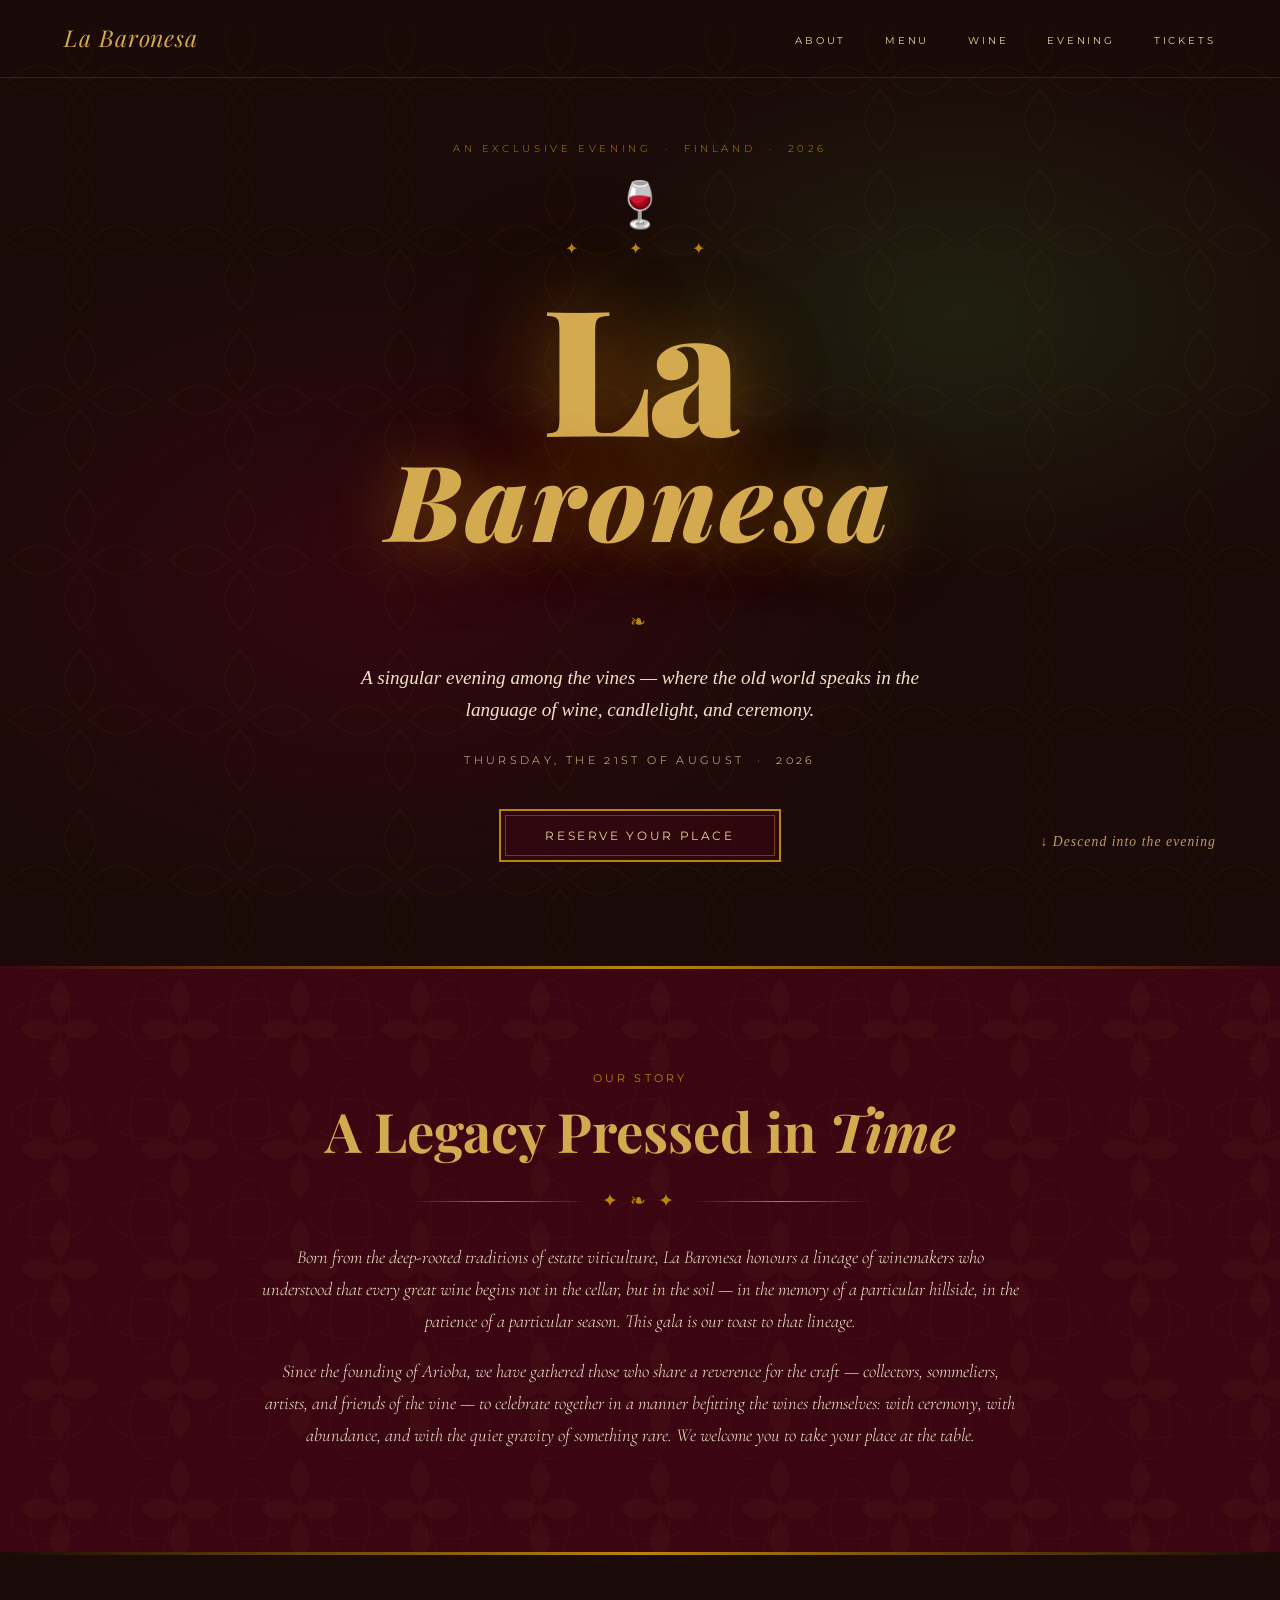
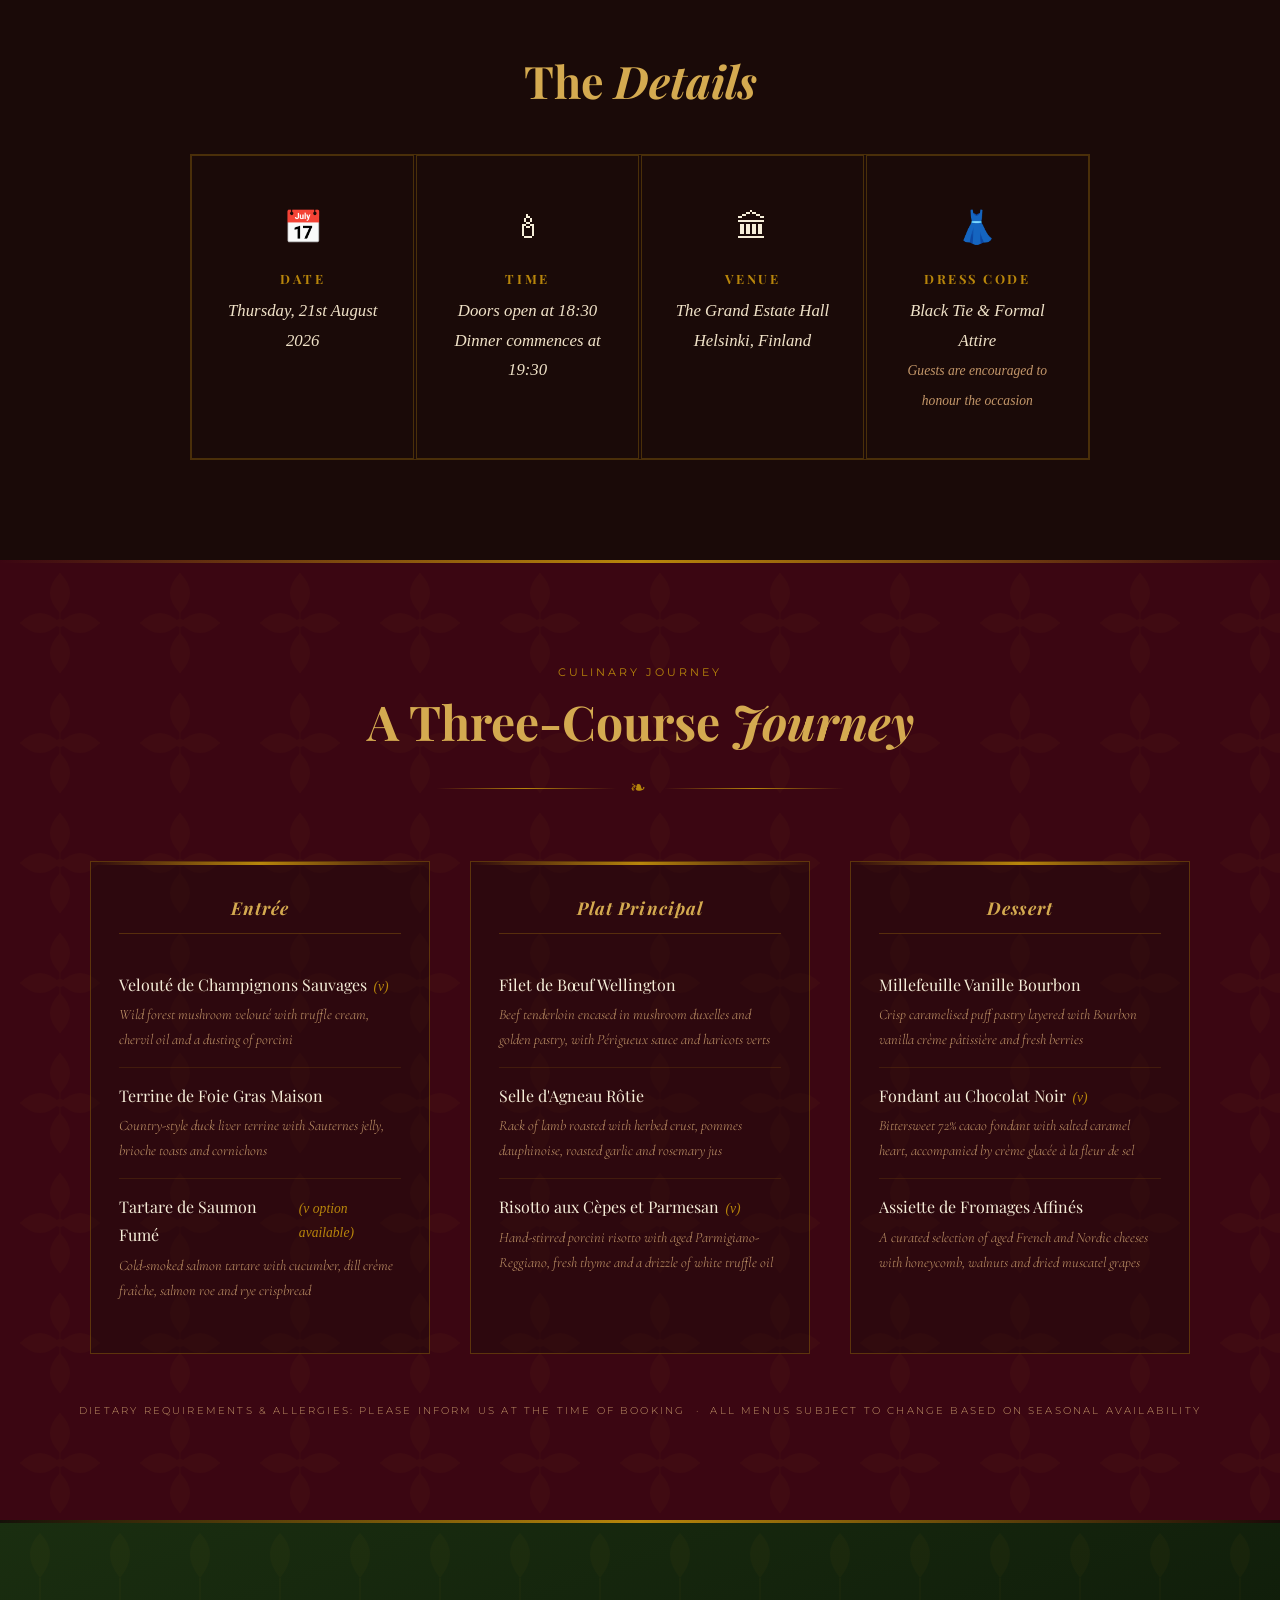
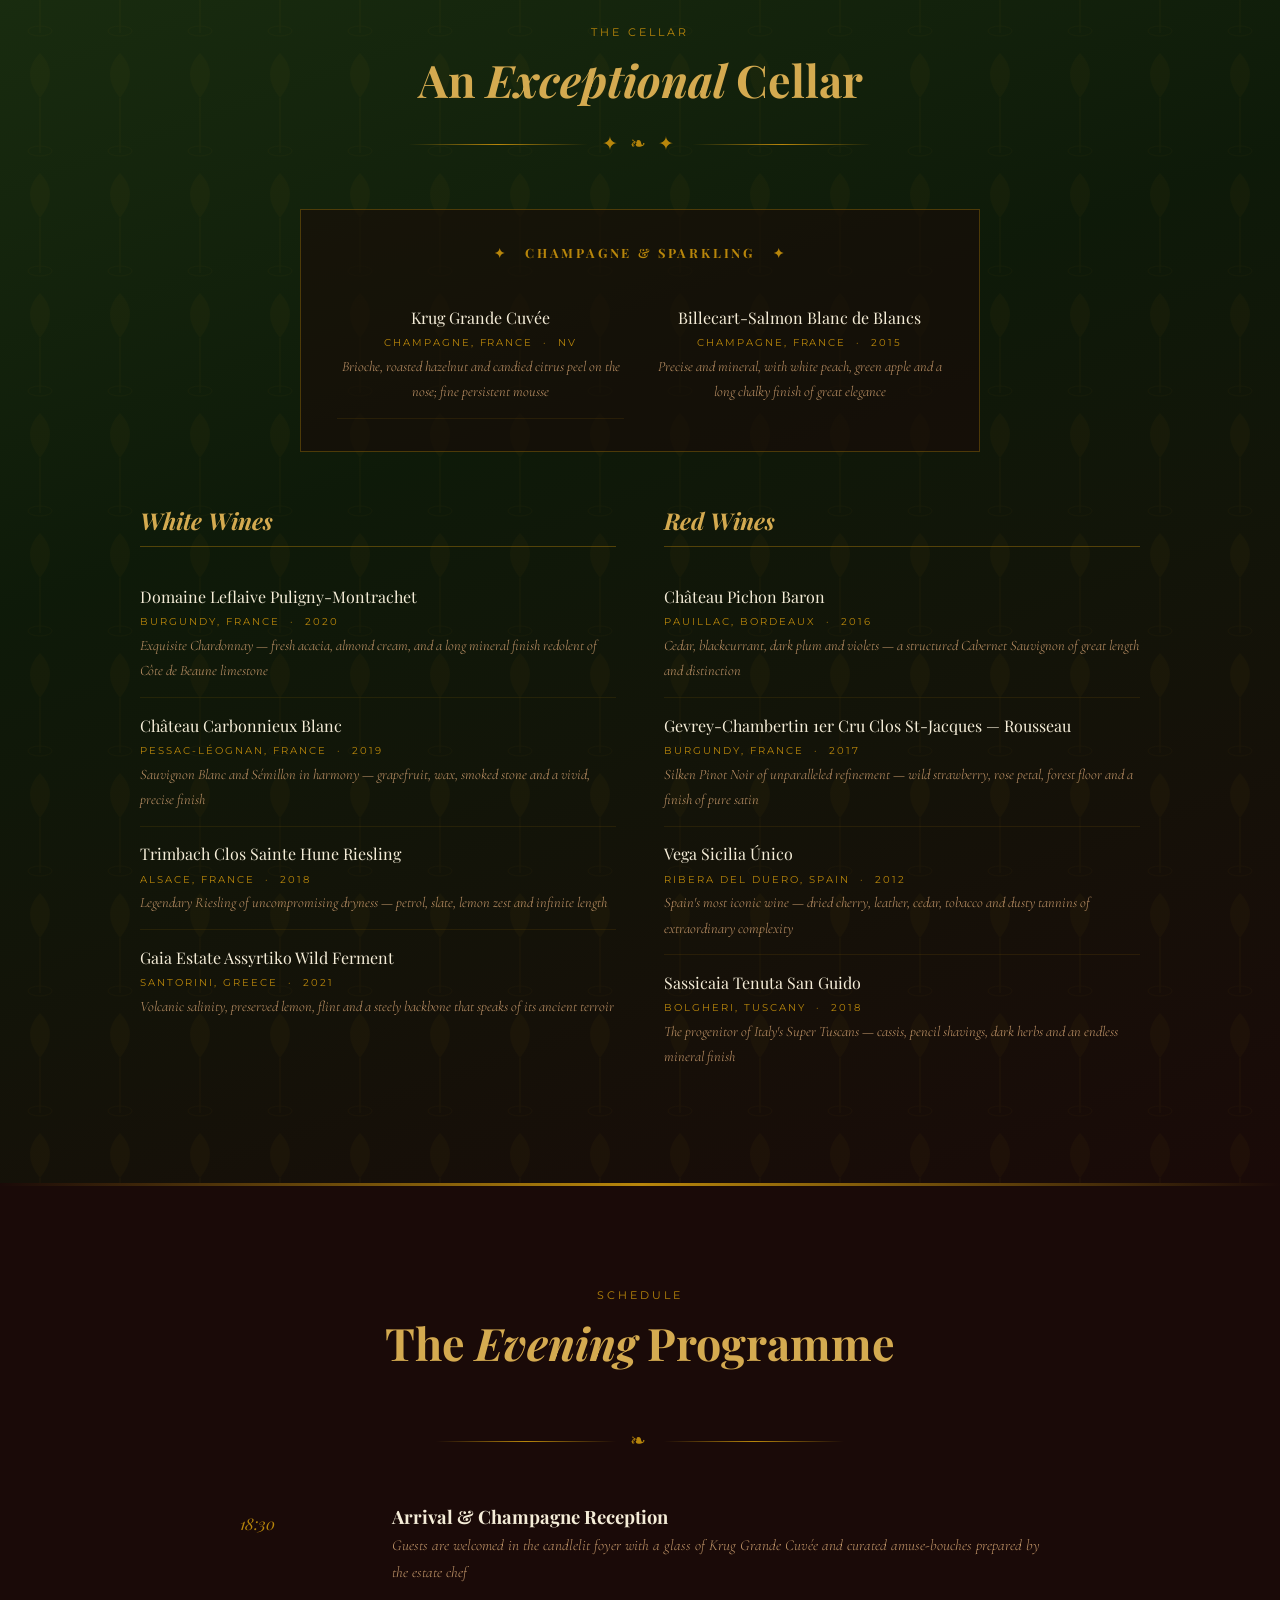
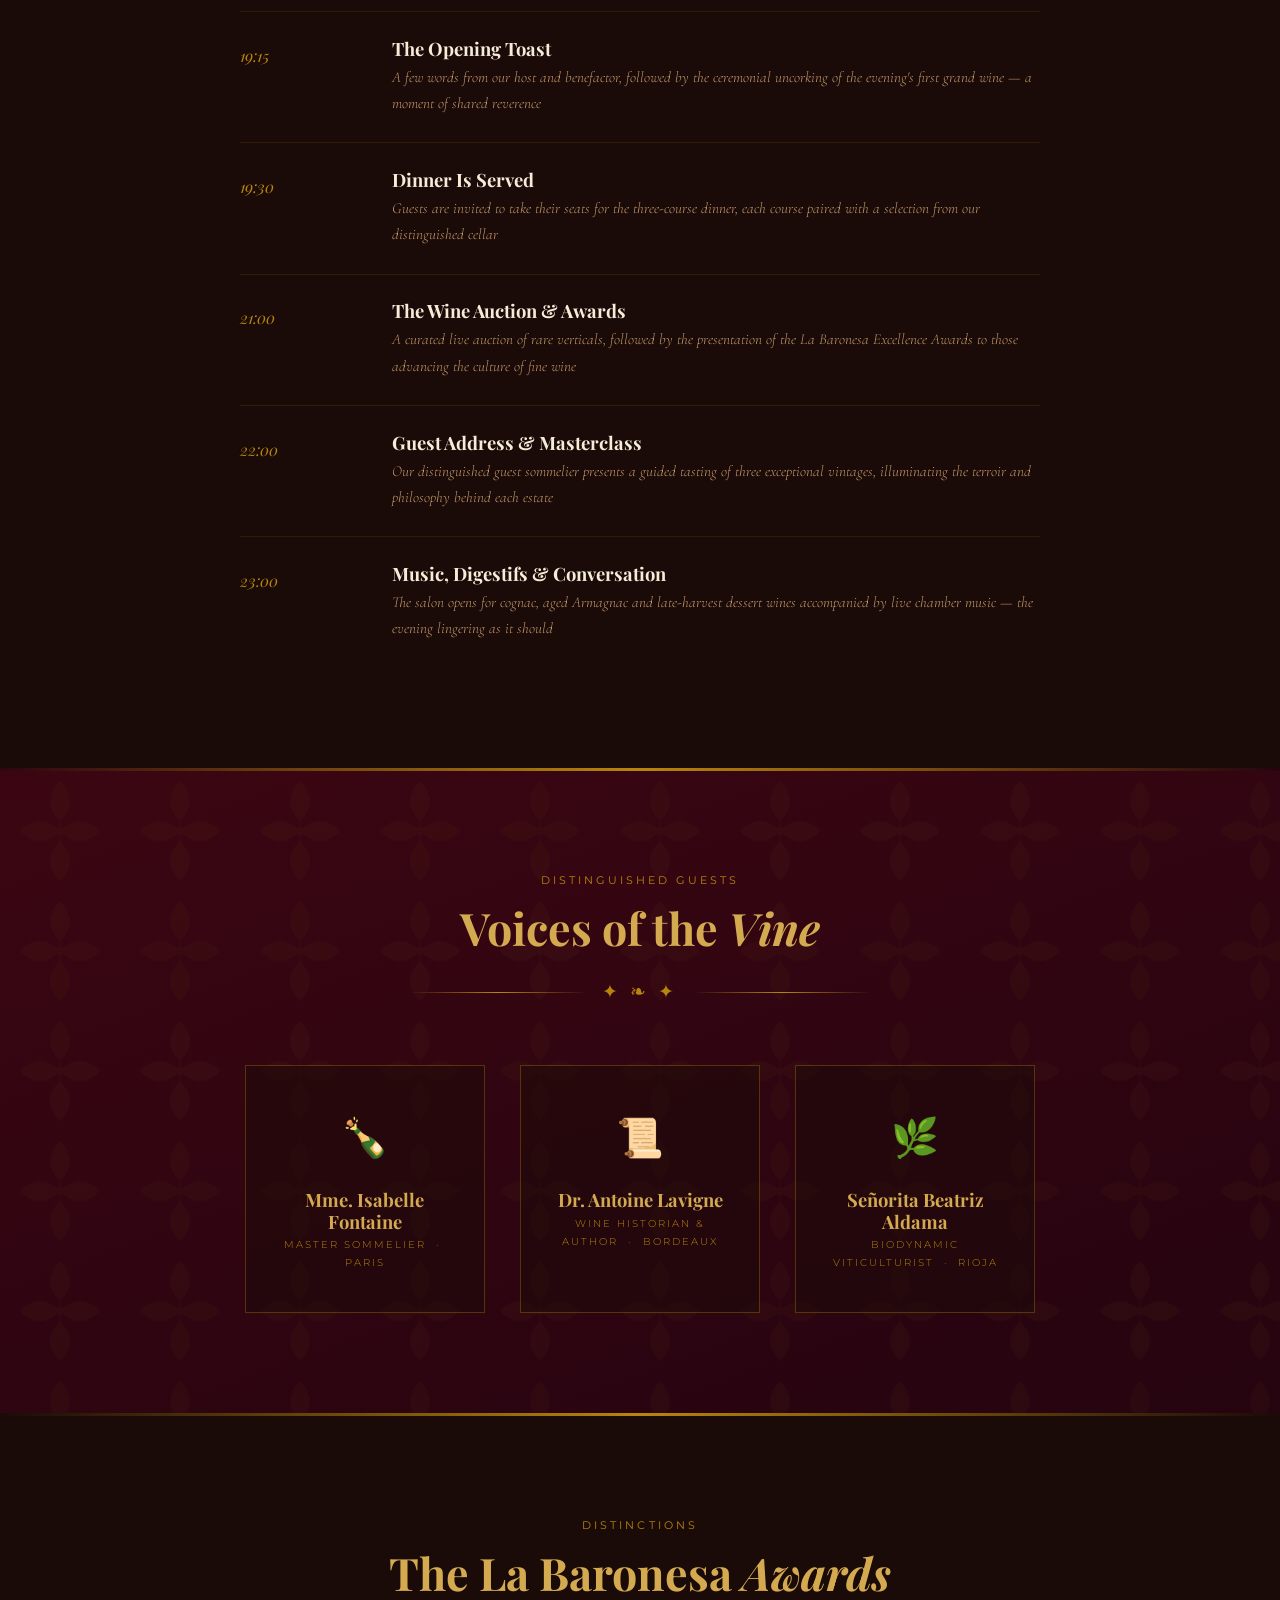
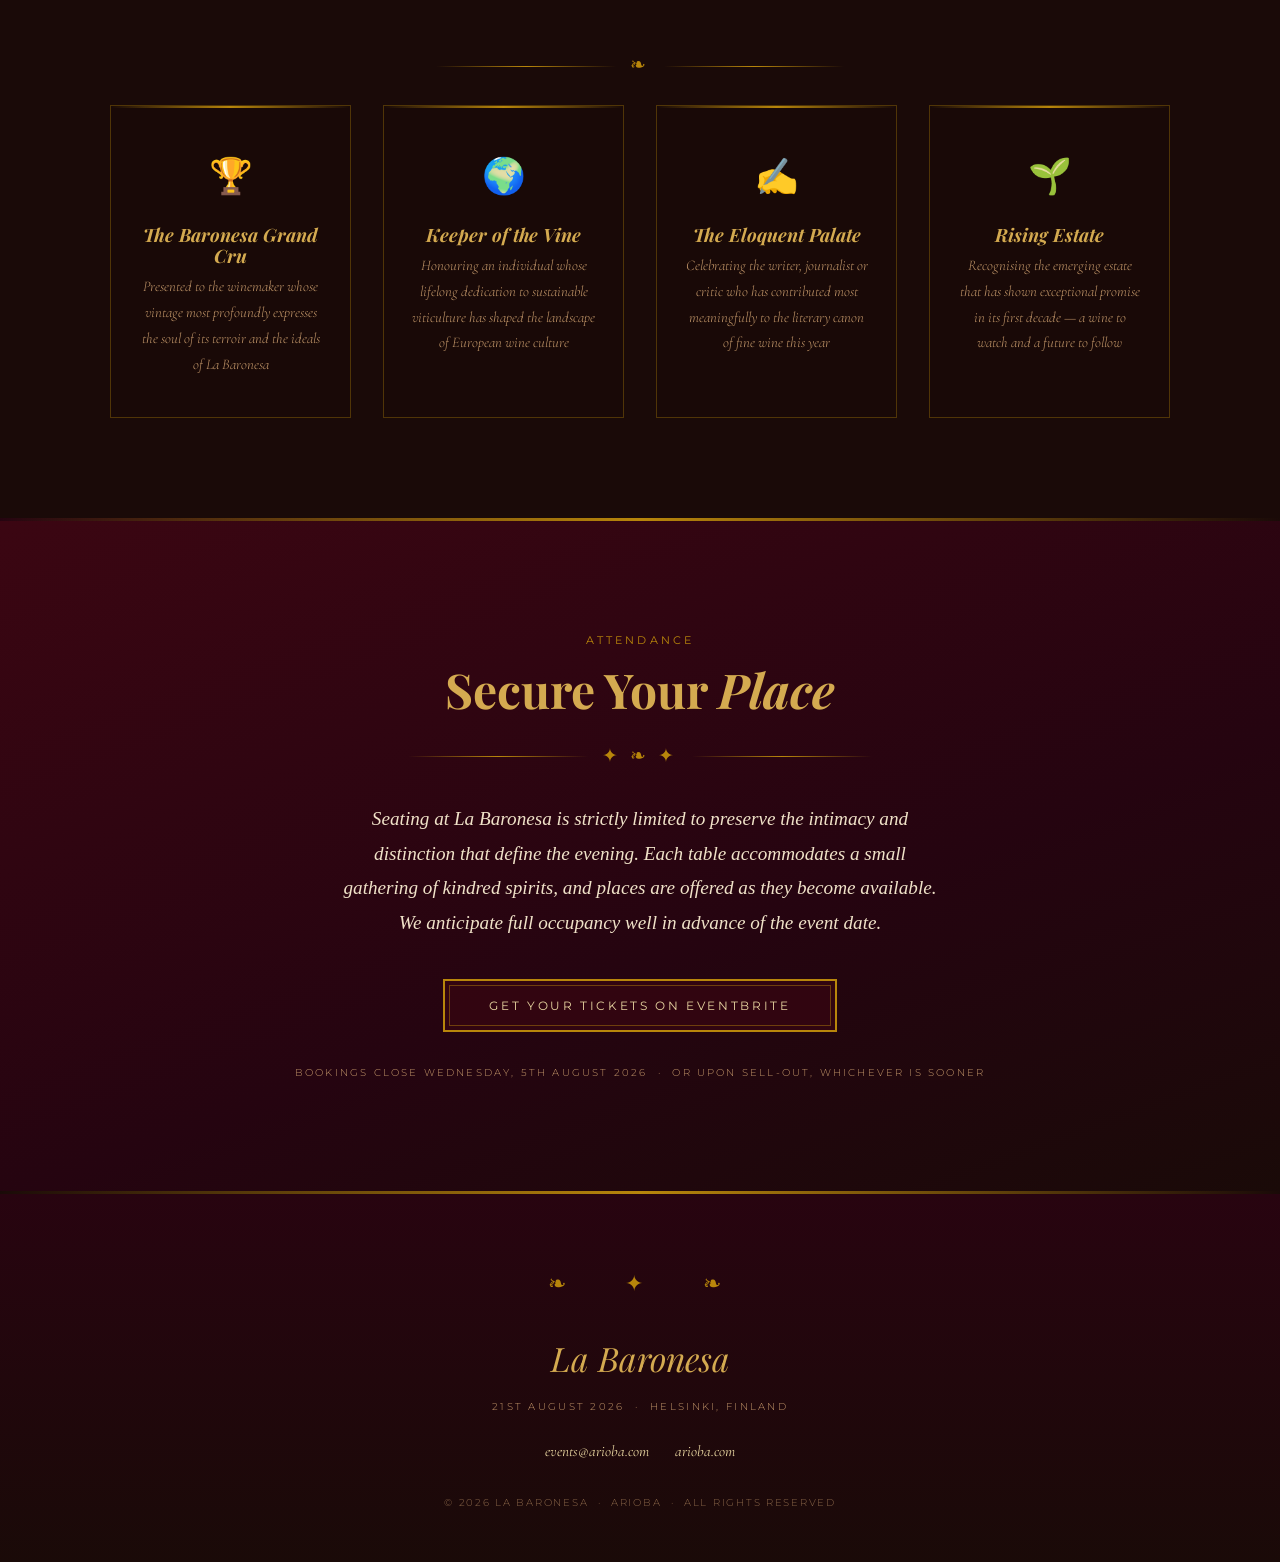
==== index.html @ 76f0f3fd "feat:initial demo" ====
<!DOCTYPE html>
<html lang="en">
<head>
  <meta charset="UTF-8" />
  <meta name="viewport" content="width=device-width, initial-scale=1.0" />
  <title>La Baronesa — An Exclusive Winery Gala · Finland 2026</title>
  <link rel="preconnect" href="https://fonts.googleapis.com" />
  <link rel="preconnect" href="https://fonts.gstatic.com" crossorigin />
  <link href="https://fonts.googleapis.com/css2?family=Playfair+Display:ital,wght@0,400;0,700;0,900;1,400;1,700;1,900&family=IM+Fell+English:ital@0;1&family=Cormorant+Garamond:ital,wght@0,300;0,400;1,300;1,400&family=Montserrat:wght@300;400&display=swap" rel="stylesheet" />
  <link rel="stylesheet" href="style.css" />
</head>
<body>

  <!-- Navigation -->
  <header role="banner">
    <nav aria-label="Main navigation">
      <a href="#hero" class="nav-logo">La Baronesa</a>
      <ul class="nav-links" role="list">
        <li><a href="#about">About</a></li>
        <li><a href="#menu">Menu</a></li>
        <li><a href="#wine">Wine</a></li>
        <li><a href="#programme">Evening</a></li>
        <li><a href="#tickets">Tickets</a></li>
      </ul>
    </nav>
  </header>

  <main>

    <!-- Hero -->
    <section id="hero" aria-labelledby="hero-title">
      <p class="hero-eyebrow">An Exclusive Evening &nbsp;·&nbsp; Finland &nbsp;·&nbsp; 2026</p>
      <span class="hero-crest" aria-hidden="true">🍷</span>
      <span class="hero-ornament" aria-hidden="true">✦ &nbsp; ✦ &nbsp; ✦</span>
      <h1 id="hero-title">
        <span class="hero-title-la">La</span>
        <span class="hero-title-baronesa">Baronesa</span>
      </h1>
      <div class="vine-rule" aria-hidden="true"><span>❧</span></div>
      <!-- TODO: replace with real event subtitle -->
      <p class="hero-subtitle">A singular evening among the vines — where the old world speaks in the language of wine, candlelight, and ceremony.</p>
      <p class="hero-date">
        <time datetime="2026-08-21">Thursday, the 21st of August &nbsp;·&nbsp; 2026</time>
      </p>
      <a href="#tickets" class="btn-cta">Reserve Your Place</a>
      <span class="hero-scroll-hint" aria-hidden="true">↓ Descend into the evening</span>
    </section>


    <!-- About -->
    <section id="about" class="section-border-top vine-bg" aria-labelledby="about-title">
      <div class="about-inner">
        <span class="section-tag">Our Story</span>
        <h2 id="about-title">A Legacy Pressed in <span class="italic-gold">Time</span></h2>
        <div class="vine-rule" aria-hidden="true"><span>✦ ❧ ✦</span></div>
        <!-- TODO: replace with real winery history -->
        <p>Born from the deep-rooted traditions of estate viticulture, La Baronesa honours a lineage of winemakers who understood that every great wine begins not in the cellar, but in the soil — in the memory of a particular hillside, in the patience of a particular season. This gala is our toast to that lineage.</p>
        <!-- TODO: replace with real winery history -->
        <p>Since the founding of Arioba, we have gathered those who share a reverence for the craft — collectors, sommeliers, artists, and friends of the vine — to celebrate together in a manner befitting the wines themselves: with ceremony, with abundance, and with the quiet gravity of something rare. We welcome you to take your place at the table.</p>
      </div>
    </section>


    <!-- Event Details -->
    <section id="details" class="section-border-top" aria-labelledby="details-title">
      <h2 id="details-title">The <span class="italic-gold">Details</span></h2>
      <ul class="details-grid" role="list">

        <li class="detail-card">
          <span class="detail-icon" aria-hidden="true">📅</span>
          <h3>Date</h3>
          <!-- TODO: replace with confirmed date -->
          <p><time datetime="2026-08-21">Thursday, 21st August 2026</time></p>
        </li>

        <li class="detail-card">
          <span class="detail-icon" aria-hidden="true">🕯</span>
          <h3>Time</h3>
          <!-- TODO: replace with confirmed time -->
          <p>Doors open at <time datetime="18:30">18:30</time><br />Dinner commences at <time datetime="19:30">19:30</time></p>
        </li>

        <li class="detail-card">
          <span class="detail-icon" aria-hidden="true">🏛</span>
          <h3>Venue</h3>
          <!-- TODO: replace with real venue name and address -->
          <p>The Grand Estate Hall<br />Helsinki, Finland</p>
        </li>

        <li class="detail-card">
          <span class="detail-icon" aria-hidden="true">👗</span>
          <h3>Dress Code</h3>
          <!-- TODO: replace with confirmed dress code -->
          <p>Black Tie &amp; Formal Attire<br /><em class="detail-note">Guests are encouraged to honour the occasion</em></p>
        </li>

      </ul>
    </section>


    <!-- Dinner Menu -->
    <section id="menu" class="section-border-top vine-bg" aria-labelledby="menu-title">
      <header class="section-header centred">
        <span class="section-tag">Culinary Journey</span>
        <h2 id="menu-title">A Three-Course <span class="italic-gold">Journey</span></h2>
        <div class="vine-rule" aria-hidden="true"><span>❧</span></div>
      </header>

      <div class="menu-columns">

        <!-- Entrée -->
        <article class="menu-col" aria-labelledby="menu-entree">
          <h3 class="menu-col-heading" id="menu-entree">Entrée</h3>
          <!-- TODO: replace with confirmed starter dishes -->
          <ul role="list">
            <li class="menu-item">
              <div class="menu-item-name">Velouté de Champignons Sauvages <span class="menu-item-v">(v)</span></div>
              <p class="menu-item-desc">Wild forest mushroom velouté with truffle cream, chervil oil and a dusting of porcini</p>
            </li>
            <li class="menu-item">
              <div class="menu-item-name">Terrine de Foie Gras Maison</div>
              <p class="menu-item-desc">Country-style duck liver terrine with Sauternes jelly, brioche toasts and cornichons</p>
            </li>
            <li class="menu-item">
              <div class="menu-item-name">Tartare de Saumon Fumé <span class="menu-item-v">(v option available)</span></div>
              <p class="menu-item-desc">Cold-smoked salmon tartare with cucumber, dill crème fraîche, salmon roe and rye crispbread</p>
            </li>
          </ul>
        </article>

        <!-- Main Course -->
        <article class="menu-col" aria-labelledby="menu-main">
          <h3 class="menu-col-heading" id="menu-main">Plat Principal</h3>
          <!-- TODO: replace with confirmed main course dishes -->
          <ul role="list">
            <li class="menu-item">
              <div class="menu-item-name">Filet de Bœuf Wellington</div>
              <p class="menu-item-desc">Beef tenderloin encased in mushroom duxelles and golden pastry, with Périgueux sauce and haricots verts</p>
            </li>
            <li class="menu-item">
              <div class="menu-item-name">Selle d'Agneau Rôtie</div>
              <p class="menu-item-desc">Rack of lamb roasted with herbed crust, pommes dauphinoise, roasted garlic and rosemary jus</p>
            </li>
            <li class="menu-item">
              <div class="menu-item-name">Risotto aux Cèpes et Parmesan <span class="menu-item-v">(v)</span></div>
              <p class="menu-item-desc">Hand-stirred porcini risotto with aged Parmigiano-Reggiano, fresh thyme and a drizzle of white truffle oil</p>
            </li>
          </ul>
        </article>

        <!-- Dessert -->
        <article class="menu-col" aria-labelledby="menu-dessert">
          <h3 class="menu-col-heading" id="menu-dessert">Dessert</h3>
          <!-- TODO: replace with confirmed dessert dishes -->
          <ul role="list">
            <li class="menu-item">
              <div class="menu-item-name">Millefeuille Vanille Bourbon</div>
              <p class="menu-item-desc">Crisp caramelised puff pastry layered with Bourbon vanilla crème pâtissière and fresh berries</p>
            </li>
            <li class="menu-item">
              <div class="menu-item-name">Fondant au Chocolat Noir <span class="menu-item-v">(v)</span></div>
              <p class="menu-item-desc">Bittersweet 72% cacao fondant with salted caramel heart, accompanied by crème glacée à la fleur de sel</p>
            </li>
            <li class="menu-item">
              <div class="menu-item-name">Assiette de Fromages Affinés</div>
              <p class="menu-item-desc">A curated selection of aged French and Nordic cheeses with honeycomb, walnuts and dried muscatel grapes</p>
            </li>
          </ul>
        </article>

      </div>

      <!-- TODO: replace with real dietary contact information -->
      <p class="menu-footer-note">Dietary requirements &amp; allergies: please inform us at the time of booking &nbsp;·&nbsp; All menus subject to change based on seasonal availability</p>
    </section>


    <!-- Wine Menu -->
    <section id="wine" class="section-border-top" aria-labelledby="wine-title">
      <header class="section-header centred max-w">
        <span class="section-tag">The Cellar</span>
        <h2 id="wine-title">An <span class="italic-gold">Exceptional</span> Cellar</h2>
        <div class="vine-rule" aria-hidden="true"><span>✦ ❧ ✦</span></div>
      </header>

      <!-- Champagne & Sparkling -->
      <div class="champagne-panel" role="region" aria-label="Champagne and Sparkling">
        <p class="champagne-panel-heading" aria-hidden="true">✦ &nbsp; Champagne &amp; Sparkling &nbsp; ✦</p>
        <ul class="champagne-pair" role="list">
          <!-- TODO: replace with real champagne selections -->
          <li class="wine-entry">
            <div class="wine-name">Krug Grande Cuvée</div>
            <div class="wine-meta">Champagne, France &nbsp;·&nbsp; NV</div>
            <p class="wine-note">Brioche, roasted hazelnut and candied citrus peel on the nose; fine persistent mousse</p>
          </li>
          <li class="wine-entry">
            <div class="wine-name">Billecart-Salmon Blanc de Blancs</div>
            <div class="wine-meta">Champagne, France &nbsp;·&nbsp; 2015</div>
            <p class="wine-note">Precise and mineral, with white peach, green apple and a long chalky finish of great elegance</p>
          </li>
        </ul>
      </div>

      <!-- White & Red Wines -->
      <div class="wine-columns">

        <div role="region" aria-labelledby="white-wines-heading">
          <h3 class="wine-col-heading" id="white-wines-heading">White Wines</h3>
          <!-- TODO: replace with real white wine selections -->
          <ul role="list">
            <li class="wine-entry">
              <div class="wine-name">Domaine Leflaive Puligny-Montrachet</div>
              <div class="wine-meta">Burgundy, France &nbsp;·&nbsp; 2020</div>
              <p class="wine-note">Exquisite Chardonnay — fresh acacia, almond cream, and a long mineral finish redolent of Côte de Beaune limestone</p>
            </li>
            <li class="wine-entry">
              <div class="wine-name">Château Carbonnieux Blanc</div>
              <div class="wine-meta">Pessac-Léognan, France &nbsp;·&nbsp; 2019</div>
              <p class="wine-note">Sauvignon Blanc and Sémillon in harmony — grapefruit, wax, smoked stone and a vivid, precise finish</p>
            </li>
            <li class="wine-entry">
              <div class="wine-name">Trimbach Clos Sainte Hune Riesling</div>
              <div class="wine-meta">Alsace, France &nbsp;·&nbsp; 2018</div>
              <p class="wine-note">Legendary Riesling of uncompromising dryness — petrol, slate, lemon zest and infinite length</p>
            </li>
            <li class="wine-entry">
              <div class="wine-name">Gaia Estate Assyrtiko Wild Ferment</div>
              <div class="wine-meta">Santorini, Greece &nbsp;·&nbsp; 2021</div>
              <p class="wine-note">Volcanic salinity, preserved lemon, flint and a steely backbone that speaks of its ancient terroir</p>
            </li>
          </ul>
        </div>

        <div role="region" aria-labelledby="red-wines-heading">
          <h3 class="wine-col-heading" id="red-wines-heading">Red Wines</h3>
          <!-- TODO: replace with real red wine selections -->
          <ul role="list">
            <li class="wine-entry">
              <div class="wine-name">Château Pichon Baron</div>
              <div class="wine-meta">Pauillac, Bordeaux &nbsp;·&nbsp; 2016</div>
              <p class="wine-note">Cedar, blackcurrant, dark plum and violets — a structured Cabernet Sauvignon of great length and distinction</p>
            </li>
            <li class="wine-entry">
              <div class="wine-name">Gevrey-Chambertin 1er Cru Clos St-Jacques — Rousseau</div>
              <div class="wine-meta">Burgundy, France &nbsp;·&nbsp; 2017</div>
              <p class="wine-note">Silken Pinot Noir of unparalleled refinement — wild strawberry, rose petal, forest floor and a finish of pure satin</p>
            </li>
            <li class="wine-entry">
              <div class="wine-name">Vega Sicilia Único</div>
              <div class="wine-meta">Ribera del Duero, Spain &nbsp;·&nbsp; 2012</div>
              <p class="wine-note">Spain's most iconic wine — dried cherry, leather, cedar, tobacco and dusty tannins of extraordinary complexity</p>
            </li>
            <li class="wine-entry">
              <div class="wine-name">Sassicaia Tenuta San Guido</div>
              <div class="wine-meta">Bolgheri, Tuscany &nbsp;·&nbsp; 2018</div>
              <p class="wine-note">The progenitor of Italy's Super Tuscans — cassis, pencil shavings, dark herbs and an endless mineral finish</p>
            </li>
          </ul>
        </div>

      </div>
    </section>


    <!-- Evening Programme -->
    <section id="programme" class="section-border-top" aria-labelledby="programme-title">
      <header class="section-header centred">
        <span class="section-tag">Schedule</span>
        <h2 id="programme-title">The <span class="italic-gold">Evening</span> Programme</h2>
        <div class="vine-rule" aria-hidden="true"><span>❧</span></div>
      </header>

      <!-- TODO: replace with confirmed programme times -->
      <ol class="programme-list" role="list">

        <li class="programme-item">
          <time class="prog-time" datetime="18:30">18:30</time>
          <div>
            <h3 class="prog-title">Arrival &amp; Champagne Reception</h3>
            <p class="prog-desc">Guests are welcomed in the candlelit foyer with a glass of Krug Grande Cuvée and curated amuse-bouches prepared by the estate chef</p>
          </div>
        </li>

        <li class="programme-item">
          <time class="prog-time" datetime="19:15">19:15</time>
          <div>
            <h3 class="prog-title">The Opening Toast</h3>
            <p class="prog-desc">A few words from our host and benefactor, followed by the ceremonial uncorking of the evening's first grand wine — a moment of shared reverence</p>
          </div>
        </li>

        <li class="programme-item">
          <time class="prog-time" datetime="19:30">19:30</time>
          <div>
            <h3 class="prog-title">Dinner Is Served</h3>
            <p class="prog-desc">Guests are invited to take their seats for the three-course dinner, each course paired with a selection from our distinguished cellar</p>
          </div>
        </li>

        <li class="programme-item">
          <time class="prog-time" datetime="21:00">21:00</time>
          <div>
            <h3 class="prog-title">The Wine Auction &amp; Awards</h3>
            <p class="prog-desc">A curated live auction of rare verticals, followed by the presentation of the La Baronesa Excellence Awards to those advancing the culture of fine wine</p>
          </div>
        </li>

        <li class="programme-item">
          <time class="prog-time" datetime="22:00">22:00</time>
          <div>
            <h3 class="prog-title">Guest Address &amp; Masterclass</h3>
            <p class="prog-desc">Our distinguished guest sommelier presents a guided tasting of three exceptional vintages, illuminating the terroir and philosophy behind each estate</p>
          </div>
        </li>

        <li class="programme-item">
          <time class="prog-time" datetime="23:00">23:00</time>
          <div>
            <h3 class="prog-title">Music, Digestifs &amp; Conversation</h3>
            <p class="prog-desc">The salon opens for cognac, aged Armagnac and late-harvest dessert wines accompanied by live chamber music — the evening lingering as it should</p>
          </div>
        </li>

      </ol>
    </section>


    <!-- Distinguished Guests -->
    <section id="guests" class="section-border-top vine-bg centred" aria-labelledby="guests-title">
      <span class="section-tag">Distinguished Guests</span>
      <h2 id="guests-title">Voices of the <span class="italic-gold">Vine</span></h2>
      <div class="vine-rule" aria-hidden="true"><span>✦ ❧ ✦</span></div>

      <!-- TODO: replace with real speaker names, titles, and details -->
      <ul class="guests-row" role="list">

        <li class="guest-card">
          <span class="guest-icon" aria-hidden="true">🍾</span>
          <h3 class="guest-name">Mme. Isabelle Fontaine</h3>
          <p class="guest-title">Master Sommelier &nbsp;·&nbsp; Paris</p>
        </li>

        <li class="guest-card">
          <span class="guest-icon" aria-hidden="true">📜</span>
          <h3 class="guest-name">Dr. Antoine Lavigne</h3>
          <p class="guest-title">Wine Historian &amp; Author &nbsp;·&nbsp; Bordeaux</p>
        </li>

        <li class="guest-card">
          <span class="guest-icon" aria-hidden="true">🌿</span>
          <h3 class="guest-name">Señorita Beatriz Aldama</h3>
          <p class="guest-title">Biodynamic Viticulturist &nbsp;·&nbsp; Rioja</p>
        </li>

      </ul>
    </section>


    <!-- Awards -->
    <section id="awards" class="section-border-top" aria-labelledby="awards-title">
      <header class="section-header centred">
        <span class="section-tag">Distinctions</span>
        <h2 id="awards-title">The La Baronesa <span class="italic-gold">Awards</span></h2>
        <div class="vine-rule" aria-hidden="true"><span>❧</span></div>
      </header>

      <!-- TODO: replace with real award names and descriptions -->
      <ul class="awards-grid" role="list">

        <li class="award-card">
          <span class="award-icon" aria-hidden="true">🏆</span>
          <h3 class="award-name">The Baronesa Grand Cru</h3>
          <p class="award-desc">Presented to the winemaker whose vintage most profoundly expresses the soul of its terroir and the ideals of La Baronesa</p>
        </li>

        <li class="award-card">
          <span class="award-icon" aria-hidden="true">🌍</span>
          <h3 class="award-name">Keeper of the Vine</h3>
          <p class="award-desc">Honouring an individual whose lifelong dedication to sustainable viticulture has shaped the landscape of European wine culture</p>
        </li>

        <li class="award-card">
          <span class="award-icon" aria-hidden="true">✍️</span>
          <h3 class="award-name">The Eloquent Palate</h3>
          <p class="award-desc">Celebrating the writer, journalist or critic who has contributed most meaningfully to the literary canon of fine wine this year</p>
        </li>

        <li class="award-card">
          <span class="award-icon" aria-hidden="true">🌱</span>
          <h3 class="award-name">Rising Estate</h3>
          <p class="award-desc">Recognising the emerging estate that has shown exceptional promise in its first decade — a wine to watch and a future to follow</p>
        </li>

      </ul>
    </section>


    <!-- Tickets -->
    <section id="tickets" class="section-border-top centred" aria-labelledby="tickets-title">
      <span class="section-tag">Attendance</span>
      <h2 id="tickets-title">Secure Your <span class="italic-gold">Place</span></h2>
      <div class="vine-rule" aria-hidden="true"><span>✦ ❧ ✦</span></div>

      <!-- TODO: replace with real ticketing copy and link -->
      <p class="tickets-para">Seating at La Baronesa is strictly limited to preserve the intimacy and distinction that define the evening. Each table accommodates a small gathering of kindred spirits, and places are offered as they become available. We anticipate full occupancy well in advance of the event date.</p>

      <!-- TODO: replace href with real Eventbrite link -->
      <a href="#" class="btn-cta">Get Your Tickets on Eventbrite</a>

      <!-- TODO: replace with real booking deadline -->
      <p class="tickets-deadline">Bookings close <time datetime="2026-08-05">Wednesday, 5th August 2026</time> &nbsp;·&nbsp; or upon sell-out, whichever is sooner</p>
    </section>

  </main>


  <!-- Footer -->
  <footer role="contentinfo">
    <span class="footer-flourish" aria-hidden="true">❧ &nbsp; ✦ &nbsp; ❧</span>
    <span class="footer-logo">La Baronesa</span>
    <!-- TODO: replace with confirmed event date and venue location -->
    <p class="footer-meta">
      <time datetime="2026-08-21">21st August 2026</time> &nbsp;·&nbsp; Helsinki, Finland
    </p>
    <address class="footer-links">
      <!-- TODO: replace with real contact email and domain -->
      <a href="mailto:events@arioba.com">events@arioba.com</a>
      <a href="https://arioba.com">arioba.com</a>
    </address>
    <p class="footer-copy">&copy; 2026 La Baronesa &nbsp;·&nbsp; Arioba &nbsp;·&nbsp; All rights reserved</p>
  </footer>

  <script src="main.js"></script>

</body>
</html>
---- style.css ----
/* CSS CUSTOM PROPERTIES */
:root {
  --black:      #1a0a08;
  --burgundy:   #3b0612;
  --green:      #2d4a1e;
  --gold:       #b8860b;
  --gold-light: #d4aa50;
  --gold-pale:  #e8d5a0;
  --cream:      #f5edd8;
  --parchment:  #f0e2c8;
  --brown:      #c4976a;
  --font-display: 'Playfair Display', serif;
  --font-poetic:  'IM Fell English', serif;
  --font-body:    'Cormorant Garamond', serif;
  --font-label:   'Montserrat', sans-serif;
  --border-gold: 1px solid rgba(184,134,11,0.35);
  --gradient-gold: linear-gradient(90deg, transparent, var(--gold), transparent);
}

/* RESET & BASE */
*, *::before, *::after { box-sizing: border-box; margin: 0; padding: 0; }

ul, ol { list-style: none; }

html { scroll-behavior: smooth; }

body {
  background-color: var(--black);
  color: var(--cream);
  font-family: var(--font-body);
  font-size: 18px;
  line-height: 1.75;
  overflow-x: hidden;
}

/* SVG dot texture overlay — fixed behind everything */
body::before {
  content: '';
  position: fixed;
  inset: 0;
  z-index: 0;
  pointer-events: none;
  opacity: 0.18;
  background-image: url("data:image/svg+xml,%3Csvg xmlns='http://www.w3.org/2000/svg' width='24' height='24'%3E%3Ccircle cx='12' cy='12' r='1' fill='%23b8860b'/%3E%3C/svg%3E");
  background-repeat: repeat;
  background-size: 24px 24px;
}

/* All sections sit above the dot overlay */
section, nav, footer { position: relative; z-index: 1; }

/* SECTION BORDERS & DIVIDERS */
.section-border-top {
  border-top: 3px solid transparent;
  border-image: var(--gradient-gold) 1;
}

.vine-rule {
  display: flex;
  align-items: center;
  gap: 14px;
  justify-content: center;
  margin: 1.4rem 0;
}
.vine-rule::before,
.vine-rule::after {
  content: '';
  flex: 1;
  max-width: 180px;
  height: 1px;
  background: var(--gradient-gold);
}
.vine-rule span {
  color: var(--gold);
  font-size: 1.2rem;
  letter-spacing: 0.2em;
}

/* Section tag label */
.section-tag {
  font-family: var(--font-label);
  font-size: 0.68rem;
  font-weight: 400;
  letter-spacing: 0.28em;
  text-transform: uppercase;
  color: var(--gold);
  display: block;
  margin-bottom: 0.75rem;
}

/* General section padding */
.section-pad {
  padding: 100px 5vw;
}

/* Section header block (tag + heading + rule) */
.section-header {
  margin-bottom: 0;
}

/* Centred section wrapper */
.centred {
  text-align: center;
}

.max-w {
  max-width: 820px;
  margin-left: auto;
  margin-right: auto;
}

/* SVG vine background mixin (applied per section) */
.vine-bg::after {
  content: '';
  position: absolute;
  inset: 0;
  pointer-events: none;
  z-index: 0;
  opacity: 0.04;
  background-image: url("data:image/svg+xml,%3Csvg xmlns='http://www.w3.org/2000/svg' width='120' height='120' viewBox='0 0 120 120'%3E%3Cpath d='M60 10 Q80 30 60 50 Q40 30 60 10Z' fill='%23b8860b'/%3E%3Cpath d='M20 60 Q40 40 60 60 Q40 80 20 60Z' fill='%23b8860b'/%3E%3Cpath d='M100 60 Q80 40 60 60 Q80 80 100 60Z' fill='%23b8860b'/%3E%3Cpath d='M60 70 Q80 90 60 110 Q40 90 60 70Z' fill='%23b8860b'/%3E%3Ccircle cx='60' cy='60' r='4' fill='%23b8860b'/%3E%3Cline x1='60' y1='10' x2='60' y2='110' stroke='%23b8860b' stroke-width='1'/%3E%3Cline x1='20' y1='60' x2='100' y2='60' stroke='%23b8860b' stroke-width='1'/%3E%3C/svg%3E");
  background-repeat: repeat;
  background-size: 120px 120px;
}

/* All content inside vine-bg needs z-index above the ::after */
.vine-bg > * { position: relative; z-index: 1; }

/* TYPOGRAPHY HELPERS */
h1, h2, h3, h4 {
  font-family: var(--font-display);
  color: var(--gold-light);
  line-height: 1.15;
}

.italic-gold {
  font-style: italic;
  color: var(--gold-light);
}

p {
  font-family: var(--font-body);
  color: var(--cream);
  font-weight: 300;
}

/* CTA BUTTON — double border */
.btn-cta {
  position: relative;
  display: inline-block;
  padding: 14px 44px;
  font-family: var(--font-label);
  font-size: 0.75rem;
  font-weight: 400;
  letter-spacing: 0.22em;
  text-transform: uppercase;
  color: var(--gold-pale);
  text-decoration: none;
  border: 2px solid var(--gold);
  background: rgba(59,6,18,0.6);
  cursor: pointer;
  transition: background 0.35s, color 0.35s;
}
.btn-cta::before {
  content: '';
  position: absolute;
  inset: 4px;
  border: 1px solid rgba(184,134,11,0.45);
  pointer-events: none;
  transition: border-color 0.35s;
}
.btn-cta:hover {
  background: var(--burgundy);
  color: var(--cream);
}
.btn-cta:hover::before {
  border-color: var(--gold);
}

/* NAVIGATION */
nav {
  position: fixed;
  top: 0;
  left: 0;
  right: 0;
  z-index: 100;
  display: flex;
  align-items: center;
  justify-content: space-between;
  padding: 18px 5vw;
  background: linear-gradient(to bottom, rgba(26,10,8,0.97), transparent);
  border-bottom: 1px solid rgba(184,134,11,0.2);
}

.nav-logo {
  font-family: var(--font-display);
  font-size: 1.45rem;
  font-style: italic;
  color: var(--gold-light);
  text-decoration: none;
  letter-spacing: 0.04em;
}

.nav-links {
  list-style: none;
  display: flex;
  gap: 2.4rem;
}

.nav-links a {
  font-family: var(--font-label);
  font-size: 0.65rem;
  font-weight: 400;
  letter-spacing: 0.28em;
  text-transform: uppercase;
  color: var(--gold-pale);
  text-decoration: none;
  transition: color 0.25s;
}
.nav-links a:hover { color: var(--gold-light); }
.nav-links a[aria-current="page"] {
  color: var(--gold-light);
  border-bottom: 1px solid rgba(184,134,11,0.6);
  padding-bottom: 2px;
}

/* HERO */
#hero {
  position: relative;
  min-height: 100vh;
  display: flex;
  flex-direction: column;
  align-items: center;
  justify-content: center;
  text-align: center;
  padding: 140px 5vw 80px;
  overflow: hidden;
  background:
    radial-gradient(ellipse 60% 55% at 30% 65%, rgba(59,6,18,0.75) 0%, transparent 70%),
    radial-gradient(ellipse 50% 45% at 75% 35%, rgba(45,74,30,0.35) 0%, transparent 65%),
    radial-gradient(ellipse 80% 80% at 50% 50%, rgba(26,10,8,0.6) 0%, transparent 100%),
    var(--black);
  background-attachment: fixed;
}

/* SVG vine overlay for hero */
#hero::after {
  content: '';
  position: absolute;
  inset: 0;
  pointer-events: none;
  z-index: 0;
  opacity: 0.05;
  background-image: url("data:image/svg+xml,%3Csvg xmlns='http://www.w3.org/2000/svg' width='160' height='160' viewBox='0 0 160 160'%3E%3Cpath d='M80 10 Q110 40 80 70 Q50 40 80 10Z' fill='none' stroke='%23b8860b' stroke-width='1.5'/%3E%3Cpath d='M80 90 Q110 120 80 150 Q50 120 80 90Z' fill='none' stroke='%23b8860b' stroke-width='1.5'/%3E%3Cpath d='M10 80 Q40 50 70 80 Q40 110 10 80Z' fill='none' stroke='%23b8860b' stroke-width='1.5'/%3E%3Cpath d='M90 80 Q120 50 150 80 Q120 110 90 80Z' fill='none' stroke='%23b8860b' stroke-width='1.5'/%3E%3Ccircle cx='80' cy='80' r='5' fill='none' stroke='%23b8860b' stroke-width='1'/%3E%3C/svg%3E");
  background-repeat: repeat;
  background-size: 160px 160px;
}

#hero > * { position: relative; z-index: 1; }

.hero-eyebrow {
  font-family: var(--font-label);
  font-size: 0.65rem;
  letter-spacing: 0.35em;
  text-transform: uppercase;
  color: var(--gold);
  margin-bottom: 1.6rem;
}

.hero-crest {
  font-size: 2.8rem;
  line-height: 1;
  margin-bottom: 0.4rem;
  display: block;
}

.hero-ornament {
  font-size: 1rem;
  letter-spacing: 0.6em;
  color: var(--gold);
  display: block;
  margin-bottom: 1.4rem;
}

.hero-title-la {
  display: block;
  font-family: var(--font-display);
  font-weight: 900;
  font-size: clamp(5rem, 15vw, 11rem);
  color: var(--gold-light);
  line-height: 0.9;
  letter-spacing: -0.02em;
  text-shadow:
    0 0 80px rgba(184,134,11,0.55),
    0 0 180px rgba(184,134,11,0.25),
    0 0 320px rgba(184,134,11,0.12);
}

.hero-title-baronesa {
  display: block;
  font-family: var(--font-display);
  font-weight: 900;
  font-style: italic;
  font-size: clamp(3rem, 9vw, 6.6rem);
  color: var(--gold-light);
  line-height: 1.05;
  letter-spacing: 0.04em;
  text-shadow:
    0 0 60px rgba(184,134,11,0.45),
    0 0 130px rgba(184,134,11,0.2);
  margin-bottom: 1.8rem;
}

.hero-subtitle {
  font-family: var(--font-poetic);
  font-style: italic;
  font-size: 1.2rem;
  color: var(--parchment);
  max-width: 560px;
  margin: 0 auto 1.5rem;
  line-height: 1.7;
}

.hero-date {
  font-family: var(--font-label);
  font-size: 0.7rem;
  letter-spacing: 0.3em;
  text-transform: uppercase;
  color: var(--gold-pale);
  margin-bottom: 2.4rem;
  font-variant-numeric: oldstyle-nums;
}

.hero-scroll-hint {
  position: absolute;
  bottom: 32px;
  left: 50%;
  transform: translateX(-50%);
  font-family: var(--font-poetic);
  font-style: italic;
  font-size: 0.85rem;
  color: var(--brown);
  letter-spacing: 0.08em;
  animation: floatDown 2.2s ease-in-out infinite;
}

@keyframes floatDown {
  0%, 100% { opacity: 0.5; transform: translateX(-50%) translateY(0); }
  50%       { opacity: 1;   transform: translateX(-50%) translateY(7px); }
}

/* ABOUT / OUR STORY */
#about {
  background: var(--burgundy);
  padding: 100px 5vw;
}

#about .about-inner {
  max-width: 760px;
  margin: 0 auto;
  text-align: center;
}

#about h2 {
  font-size: clamp(2.2rem, 5vw, 3.4rem);
  margin-bottom: 0.3rem;
}

#about p {
  margin-top: 1.1rem;
  font-size: 1.15rem;
  color: var(--parchment);
  font-style: italic;
}

/* Ellipse SVG pattern for about */
#about::before {
  content: '';
  position: absolute;
  inset: 0;
  pointer-events: none;
  z-index: 0;
  opacity: 0.05;
  background-image: url("data:image/svg+xml,%3Csvg xmlns='http://www.w3.org/2000/svg' width='100' height='100'%3E%3Cellipse cx='50' cy='50' rx='40' ry='20' fill='none' stroke='%23b8860b' stroke-width='1'/%3E%3Cellipse cx='50' cy='50' rx='20' ry='40' fill='none' stroke='%23b8860b' stroke-width='1'/%3E%3C/svg%3E");
  background-repeat: repeat;
  background-size: 100px 100px;
}
#about > * { position: relative; z-index: 1; }

/* EVENT DETAILS CARDS */
#details {
  background: var(--black);
  padding: 100px 5vw;
}

#details h2 {
  text-align: center;
  font-size: clamp(1.9rem, 4vw, 2.8rem);
  margin-bottom: 3rem;
}

.details-grid {
  display: grid;
  grid-template-columns: repeat(auto-fit, minmax(220px, 1fr));
  gap: 1.5px;
  border: 1.5px solid rgba(184,134,11,0.3);
  max-width: 900px;
  margin: 0 auto;
}

.detail-card {
  padding: 44px 32px;
  background: var(--black);
  border: 1.5px solid rgba(184,134,11,0.3);
  text-align: center;
  transition: background 0.3s;
}
.detail-card:hover { background: rgba(59,6,18,0.6); }

.detail-icon {
  font-size: 2rem;
  display: block;
  margin-bottom: 1rem;
}

.detail-card h3 {
  font-family: var(--font-display);
  font-size: 0.8rem;
  font-weight: 700;
  letter-spacing: 0.2em;
  text-transform: uppercase;
  color: var(--gold);
  margin-bottom: 0.6rem;
}

.detail-card p {
  font-family: var(--font-poetic);
  font-style: italic;
  font-size: 1.05rem;
  color: var(--parchment);
}

.detail-note {
  font-size: 0.85rem;
  color: var(--brown);
}

/* DINNER MENU */
#menu {
  background: var(--burgundy);
  padding: 100px 5vw;
}

#menu h2 {
  text-align: center;
  font-size: clamp(2rem, 4.5vw, 3rem);
  margin-bottom: 0.3rem;
}

.menu-columns {
  display: grid;
  grid-template-columns: repeat(auto-fit, minmax(260px, 1fr));
  gap: 2.5rem;
  margin-top: 3.5rem;
  max-width: 1100px;
  margin-left: auto;
  margin-right: auto;
}

.menu-col {
  border: var(--border-gold);
  padding: 36px 28px;
  background: rgba(26,10,8,0.4);
  position: relative;
}

.menu-col::before {
  content: '';
  position: absolute;
  top: 0; left: 0; right: 0;
  height: 3px;
  background: var(--gradient-gold);
}

.menu-col-heading {
  font-family: var(--font-display);
  font-size: 1.1rem;
  font-style: italic;
  color: var(--gold-light);
  letter-spacing: 0.06em;
  text-align: center;
  padding-bottom: 0.9rem;
  margin-bottom: 1.4rem;
  border-bottom: 1px solid rgba(184,134,11,0.3);
}

.menu-item {
  padding: 0.9rem 0;
  border-bottom: 1px solid rgba(184,134,11,0.15);
}
.menu-item:last-child { border-bottom: none; }

.menu-item-name {
  font-family: var(--font-display);
  font-size: 1rem;
  color: var(--cream);
  display: flex;
  align-items: baseline;
  gap: 0.4rem;
}

.menu-item-v {
  font-family: var(--font-poetic);
  font-style: italic;
  font-size: 0.85rem;
  color: var(--gold);
}

.menu-item-desc {
  font-family: var(--font-body);
  font-style: italic;
  font-weight: 300;
  font-size: 0.9rem;
  color: var(--brown);
  margin-top: 0.2rem;
}

.menu-footer-note {
  text-align: center;
  margin-top: 3rem;
  font-family: var(--font-label);
  font-size: 0.62rem;
  letter-spacing: 0.22em;
  text-transform: uppercase;
  color: var(--brown);
}

/* WINE MENU */
#wine {
  background: linear-gradient(160deg, #1a2e10 0%, #0e1a09 40%, #1a0a08 100%);
  padding: 100px 5vw;
  position: relative;
  overflow: hidden;
}

#wine::after {
  content: '';
  position: absolute;
  inset: 0;
  pointer-events: none;
  z-index: 0;
  opacity: 0.04;
  background-image: url("data:image/svg+xml,%3Csvg xmlns='http://www.w3.org/2000/svg' width='80' height='120'%3E%3Cpath d='M40 10 Q60 30 40 55 Q20 30 40 10Z' fill='%23b8860b'/%3E%3Cpath d='M40 55 L40 110' stroke='%23b8860b' stroke-width='1.5'/%3E%3Cellipse cx='40' cy='108' rx='12' ry='5' fill='none' stroke='%23b8860b' stroke-width='1'/%3E%3C/svg%3E");
  background-repeat: repeat;
  background-size: 80px 120px;
}

#wine > * { position: relative; z-index: 1; }

#wine h2 {
  text-align: center;
  font-size: clamp(1.9rem, 4vw, 2.8rem);
  margin-bottom: 0.3rem;
}

/* Champagne panel */
.champagne-panel {
  border: var(--border-gold);
  max-width: 680px;
  margin: 3rem auto 0;
  padding: 32px 36px;
  background: rgba(26,10,8,0.55);
  text-align: center;
}

.champagne-panel-heading {
  font-family: var(--font-display);
  font-size: 0.8rem;
  font-weight: 700;
  letter-spacing: 0.22em;
  text-transform: uppercase;
  color: var(--gold);
  margin-bottom: 1.6rem;
}

.champagne-pair {
  display: grid;
  grid-template-columns: 1fr 1fr;
  gap: 2rem;
}

/* Wine columns */
.wine-columns {
  display: grid;
  grid-template-columns: 1fr 1fr;
  gap: 3rem;
  max-width: 1000px;
  margin: 3.5rem auto 0;
}

@media (max-width: 640px) {
  .wine-columns { grid-template-columns: 1fr; }
  .champagne-pair { grid-template-columns: 1fr; }
}

.wine-col-heading {
  font-family: var(--font-display);
  font-style: italic;
  font-size: 1.45rem;
  color: var(--gold-light);
  padding-bottom: 0.7rem;
  border-bottom: 1px solid rgba(184,134,11,0.4);
  margin-bottom: 1.4rem;
}

.wine-entry {
  padding: 0.85rem 0;
  border-bottom: 1px solid rgba(184,134,11,0.12);
}
.wine-entry:last-child { border-bottom: none; }

.wine-name {
  font-family: var(--font-display);
  font-size: 1rem;
  color: var(--cream);
}

.wine-meta {
  font-family: var(--font-label);
  font-size: 0.62rem;
  letter-spacing: 0.2em;
  text-transform: uppercase;
  color: var(--gold);
  margin: 0.15rem 0;
}

.wine-note {
  font-family: var(--font-body);
  font-style: italic;
  font-weight: 300;
  font-size: 0.9rem;
  color: var(--brown);
}

/* EVENING PROGRAMME */
#programme {
  background: var(--black);
  padding: 100px 5vw;
}

#programme h2 {
  text-align: center;
  font-size: clamp(1.9rem, 4vw, 2.8rem);
  margin-bottom: 3.5rem;
}

.programme-list {
  max-width: 800px;
  margin: 0 auto;
}

.programme-item {
  display: grid;
  grid-template-columns: 120px 1fr;
  gap: 2rem;
  padding: 1.6rem 0;
  border-bottom: 1px solid rgba(184,134,11,0.15);
  position: relative;
  transition: padding-left 0.3s;
}
.programme-item:last-child { border-bottom: none; }

.programme-item::before {
  content: '✦';
  position: absolute;
  left: -28px;
  top: 50%;
  transform: translateY(-50%);
  color: var(--gold);
  font-size: 0.85rem;
  opacity: 0;
  transition: opacity 0.3s;
}
.programme-item:hover::before { opacity: 1; }

.prog-time {
  font-family: var(--font-display);
  font-style: italic;
  font-size: 1rem;
  color: var(--gold);
  padding-top: 0.25rem;
}

.prog-title {
  font-family: var(--font-display);
  font-size: 1.15rem;
  color: var(--cream);
  margin-bottom: 0.3rem;
}

.prog-desc {
  font-family: var(--font-body);
  font-style: italic;
  font-weight: 300;
  font-size: 0.95rem;
  color: var(--brown);
}

/* DISTINGUISHED GUESTS */
#guests {
  background: linear-gradient(160deg, var(--burgundy), #250410);
  padding: 100px 5vw;
  text-align: center;
}

#guests h2 {
  font-size: clamp(1.9rem, 4vw, 2.8rem);
  margin-bottom: 0.3rem;
}

.guests-row {
  display: flex;
  flex-wrap: wrap;
  justify-content: center;
  gap: 2.2rem;
  margin-top: 3.5rem;
}

.guest-card {
  width: 240px;
  border: var(--border-gold);
  padding: 40px 28px;
  background: rgba(26,10,8,0.5);
  transition: background 0.3s;
}
.guest-card:hover { background: rgba(59,6,18,0.75); }

.guest-icon {
  font-size: 2.4rem;
  display: block;
  margin-bottom: 1rem;
}

.guest-name {
  font-family: var(--font-display);
  font-size: 1.15rem;
  color: var(--gold-light);
  margin-bottom: 0.3rem;
}

.guest-title {
  font-family: var(--font-label);
  font-size: 0.63rem;
  letter-spacing: 0.2em;
  text-transform: uppercase;
  color: var(--gold);
}

/* AWARDS */
#awards {
  background: var(--black);
  padding: 100px 5vw;
}

#awards h2 {
  text-align: center;
  font-size: clamp(1.9rem, 4vw, 2.8rem);
  margin-bottom: 3.2rem;
}

.awards-grid {
  display: grid;
  grid-template-columns: repeat(auto-fit, minmax(230px, 1fr));
  gap: 2rem;
  max-width: 1060px;
  margin: 0 auto;
}

.award-card {
  border: var(--border-gold);
  padding: 40px 28px;
  background: rgba(26,10,8,0.3);
  position: relative;
  text-align: center;
}

.award-card::before {
  content: '';
  position: absolute;
  top: 0; left: 0; right: 0;
  height: 2px;
  background: var(--gradient-gold);
}

.award-icon {
  font-size: 2.2rem;
  display: block;
  margin-bottom: 1rem;
}

.award-name {
  font-family: var(--font-display);
  font-style: italic;
  font-size: 1.15rem;
  color: var(--gold-light);
  margin-bottom: 0.5rem;
}

.award-desc {
  font-family: var(--font-body);
  font-style: italic;
  font-weight: 300;
  font-size: 0.92rem;
  color: var(--brown);
}

/* TICKETS */
#tickets {
  background: linear-gradient(160deg, #3b0612, #250410 60%, #1a0a08);
  padding: 110px 5vw;
  text-align: center;
}

#tickets h2 {
  font-size: clamp(2rem, 4.5vw, 3rem);
  margin-bottom: 0.3rem;
}

.tickets-para {
  font-family: var(--font-poetic);
  font-style: italic;
  font-size: 1.2rem;
  color: var(--parchment);
  max-width: 600px;
  margin: 1.8rem auto 2.4rem;
  line-height: 1.8;
}

.tickets-deadline {
  margin-top: 2rem;
  font-family: var(--font-label);
  font-size: 0.62rem;
  letter-spacing: 0.22em;
  text-transform: uppercase;
  color: var(--brown);
}

/* FOOTER */
footer {
  background: linear-gradient(to bottom, #280410, var(--black));
  padding: 70px 5vw 50px;
  text-align: center;
  border-top: 3px solid transparent;
  border-image: var(--gradient-gold) 1;
}

.footer-flourish {
  font-size: 1.4rem;
  letter-spacing: 0.5em;
  color: var(--gold);
  display: block;
  margin-bottom: 1.6rem;
}

.footer-logo {
  font-family: var(--font-display);
  font-style: italic;
  font-size: 2.1rem;
  color: var(--gold-light);
  display: block;
  margin-bottom: 0.6rem;
}

.footer-meta {
  font-family: var(--font-label);
  font-size: 0.65rem;
  letter-spacing: 0.22em;
  text-transform: uppercase;
  color: var(--brown);
  margin-bottom: 1.2rem;
}

.footer-links {
  margin-bottom: 1.8rem;
}

.footer-links a {
  font-family: var(--font-body);
  font-style: italic;
  font-size: 0.95rem;
  color: var(--gold-pale);
  text-decoration: none;
  margin: 0 0.7rem;
  transition: color 0.25s;
}
.footer-links a:hover { color: var(--gold-light); }

.footer-copy {
  font-family: var(--font-label);
  font-size: 0.6rem;
  letter-spacing: 0.18em;
  text-transform: uppercase;
  color: var(--brown);
  opacity: 0.65;
}

/* RESPONSIVE TWEAKS */
@media (max-width: 768px) {
  .menu-columns { grid-template-columns: 1fr; }
  .programme-item { grid-template-columns: 90px 1fr; gap: 1rem; }
  .nav-links { gap: 1.4rem; }
  .champagne-pair { grid-template-columns: 1fr; }
}

@media (max-width: 520px) {
  .nav-links { display: none; }
}
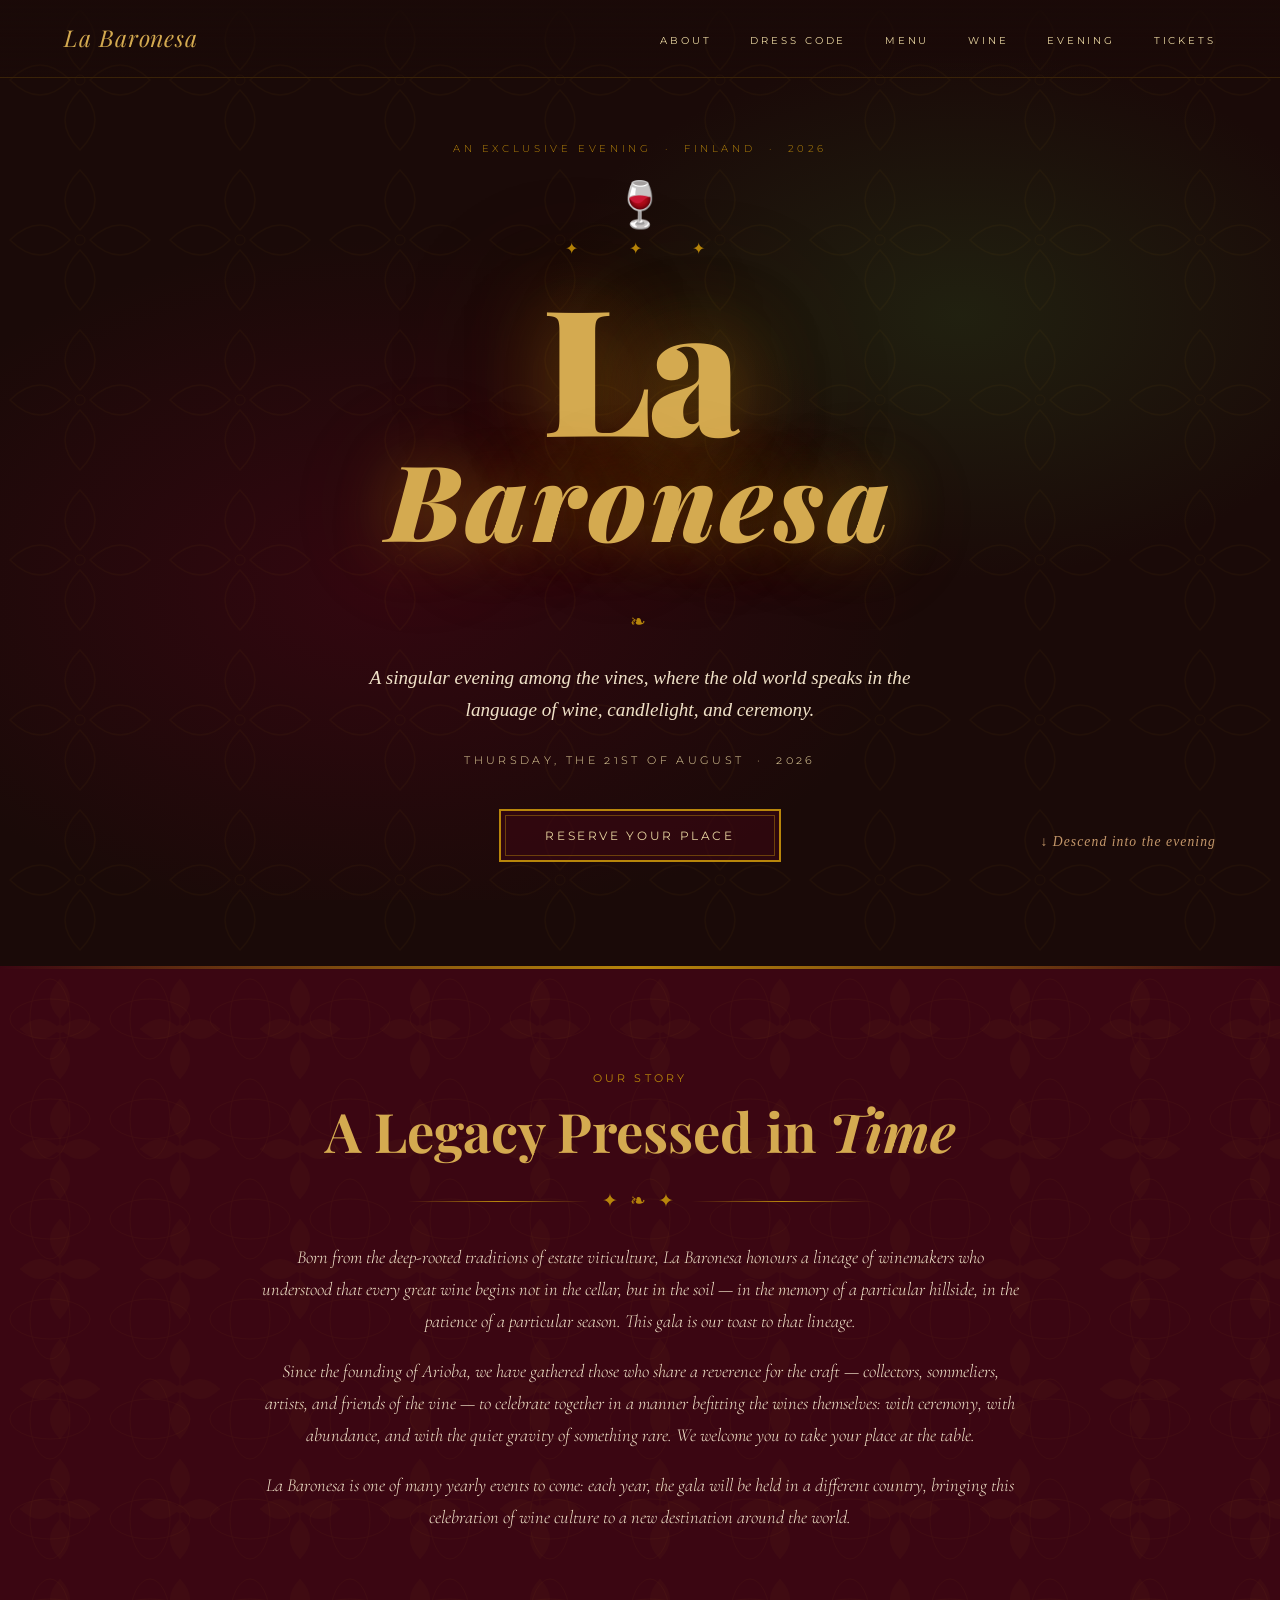
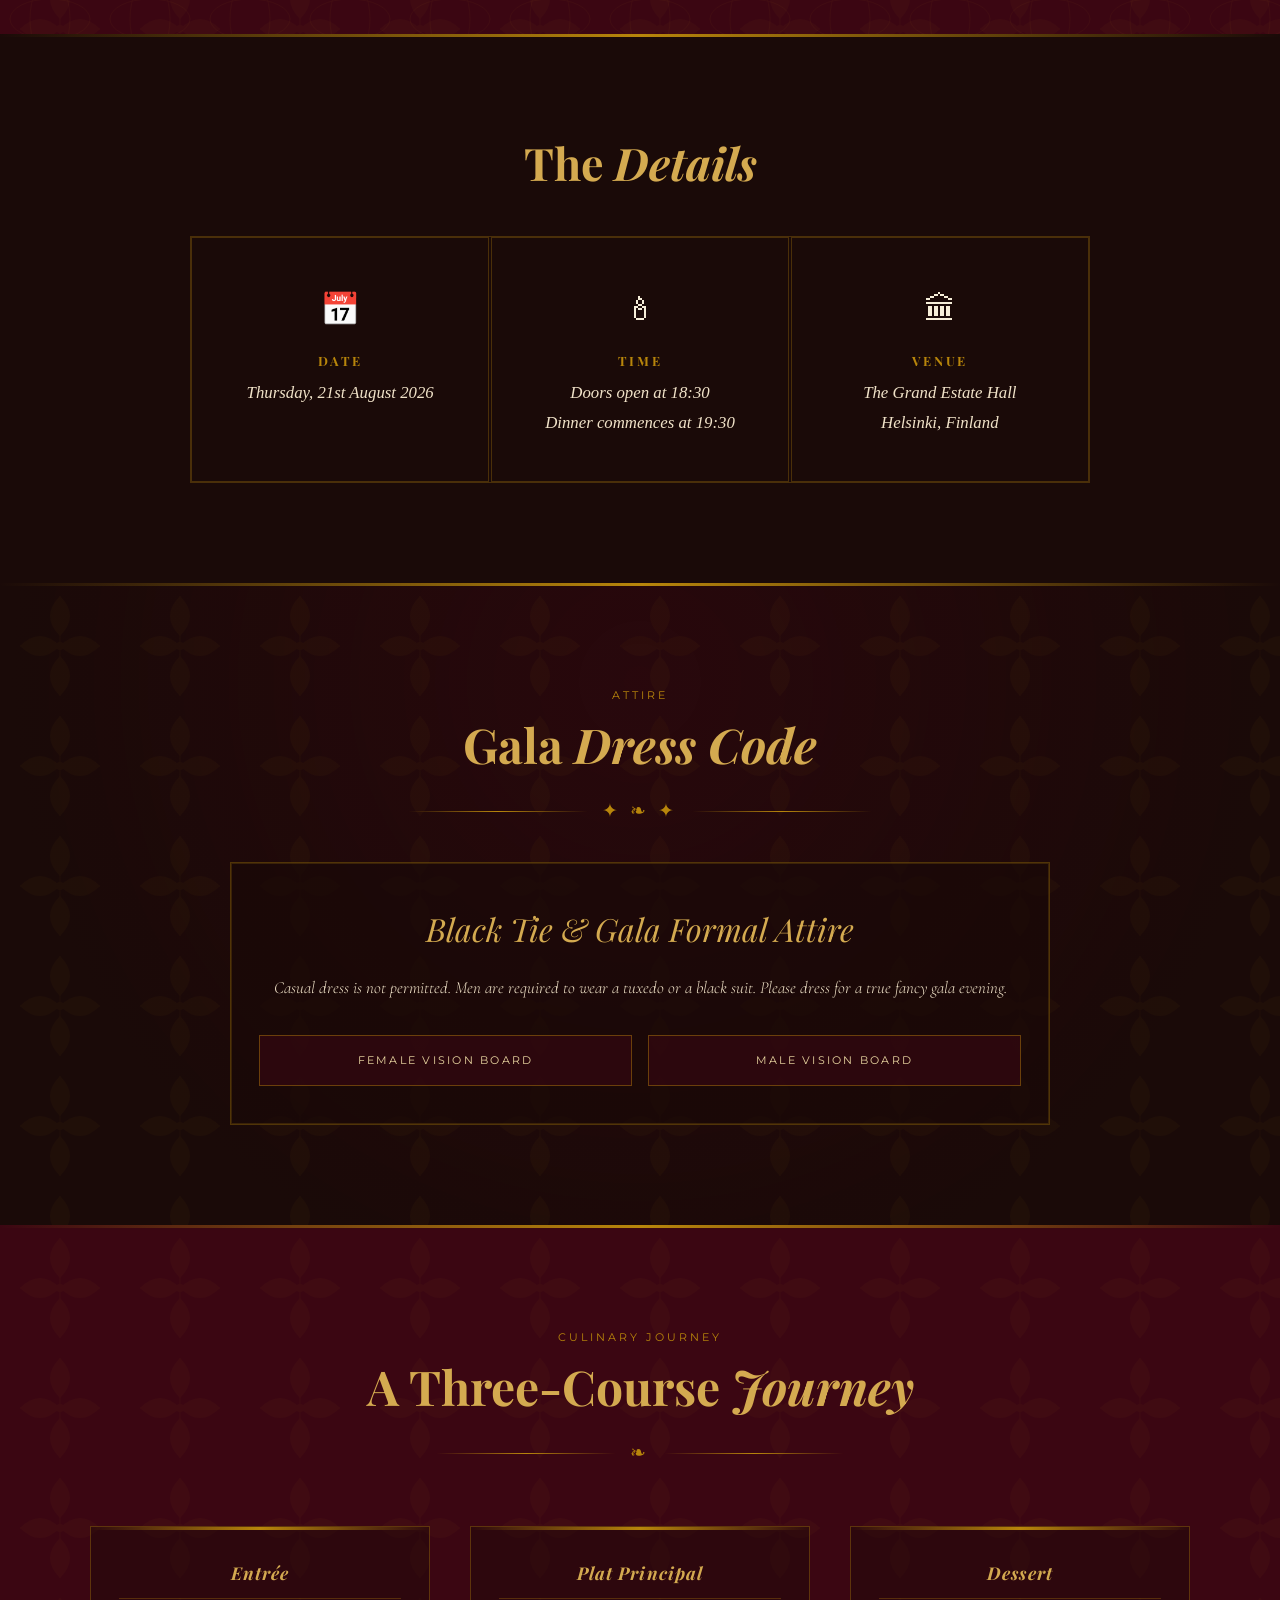
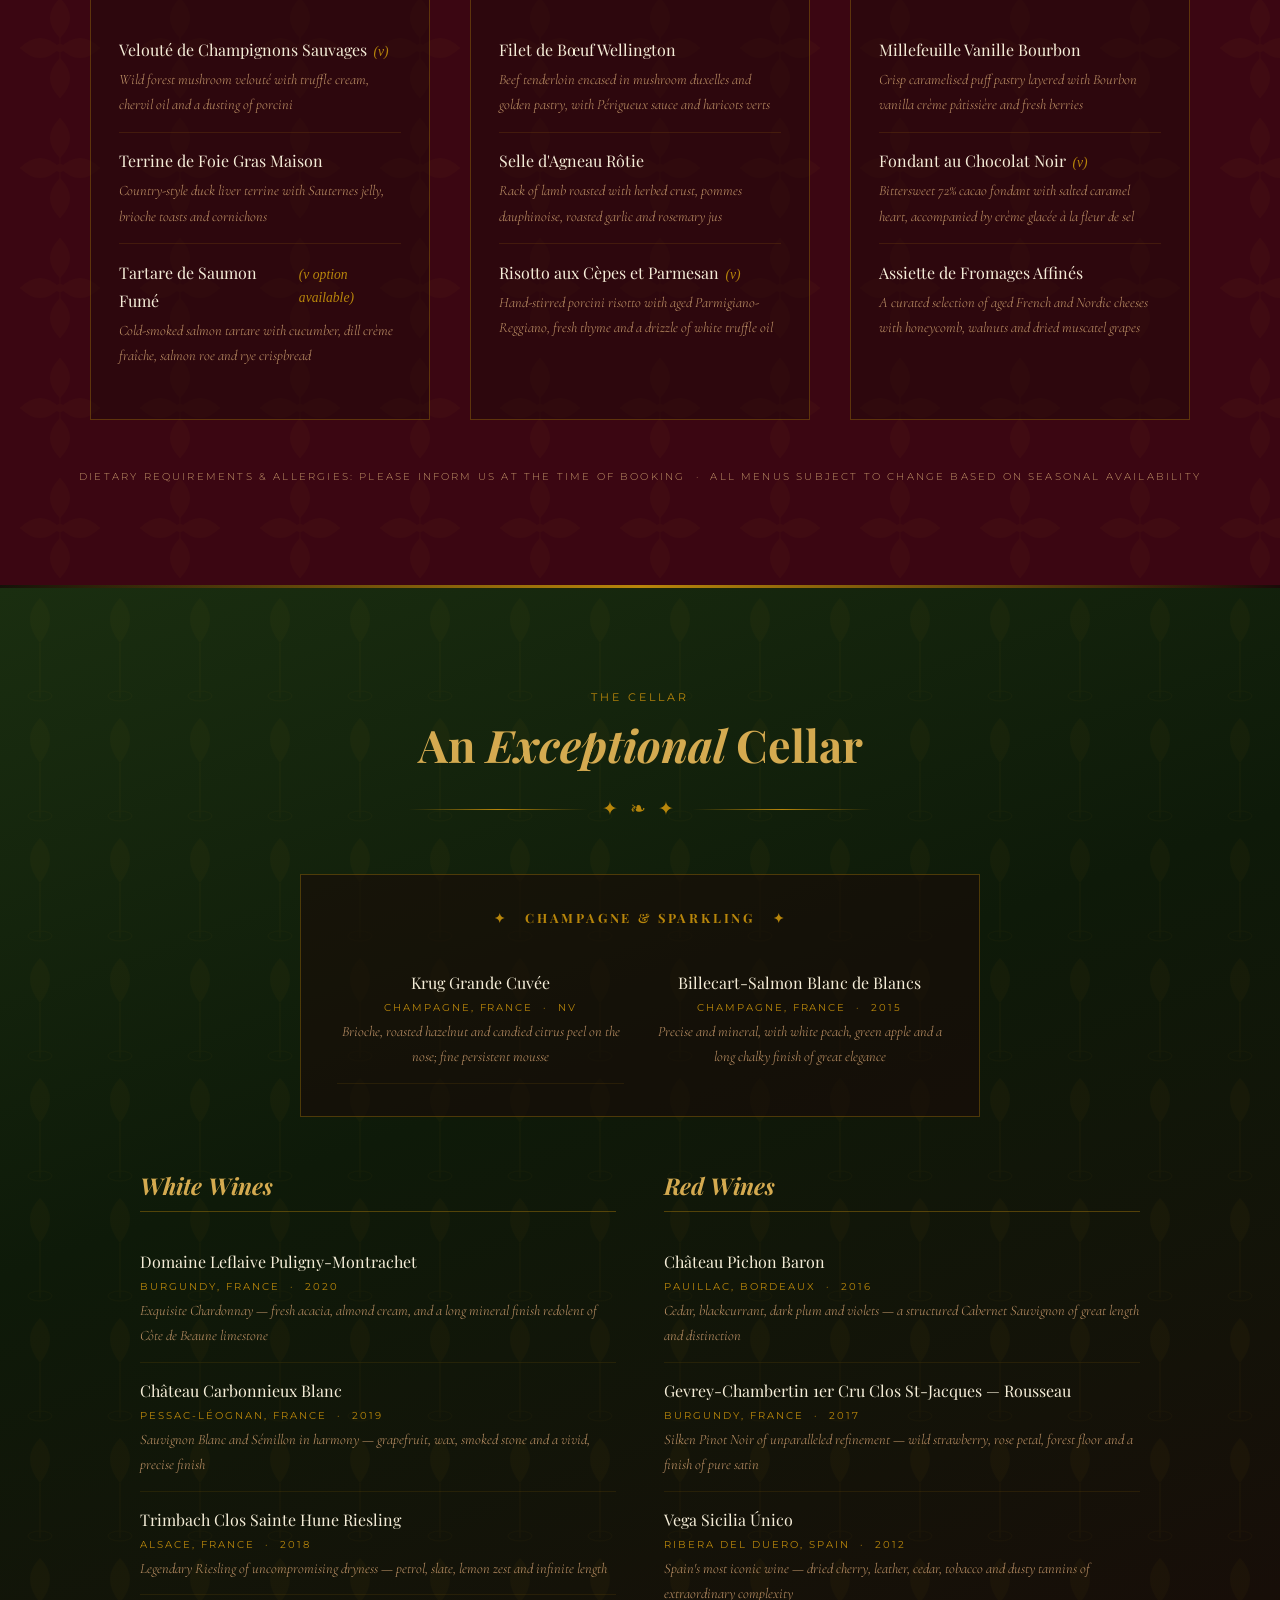
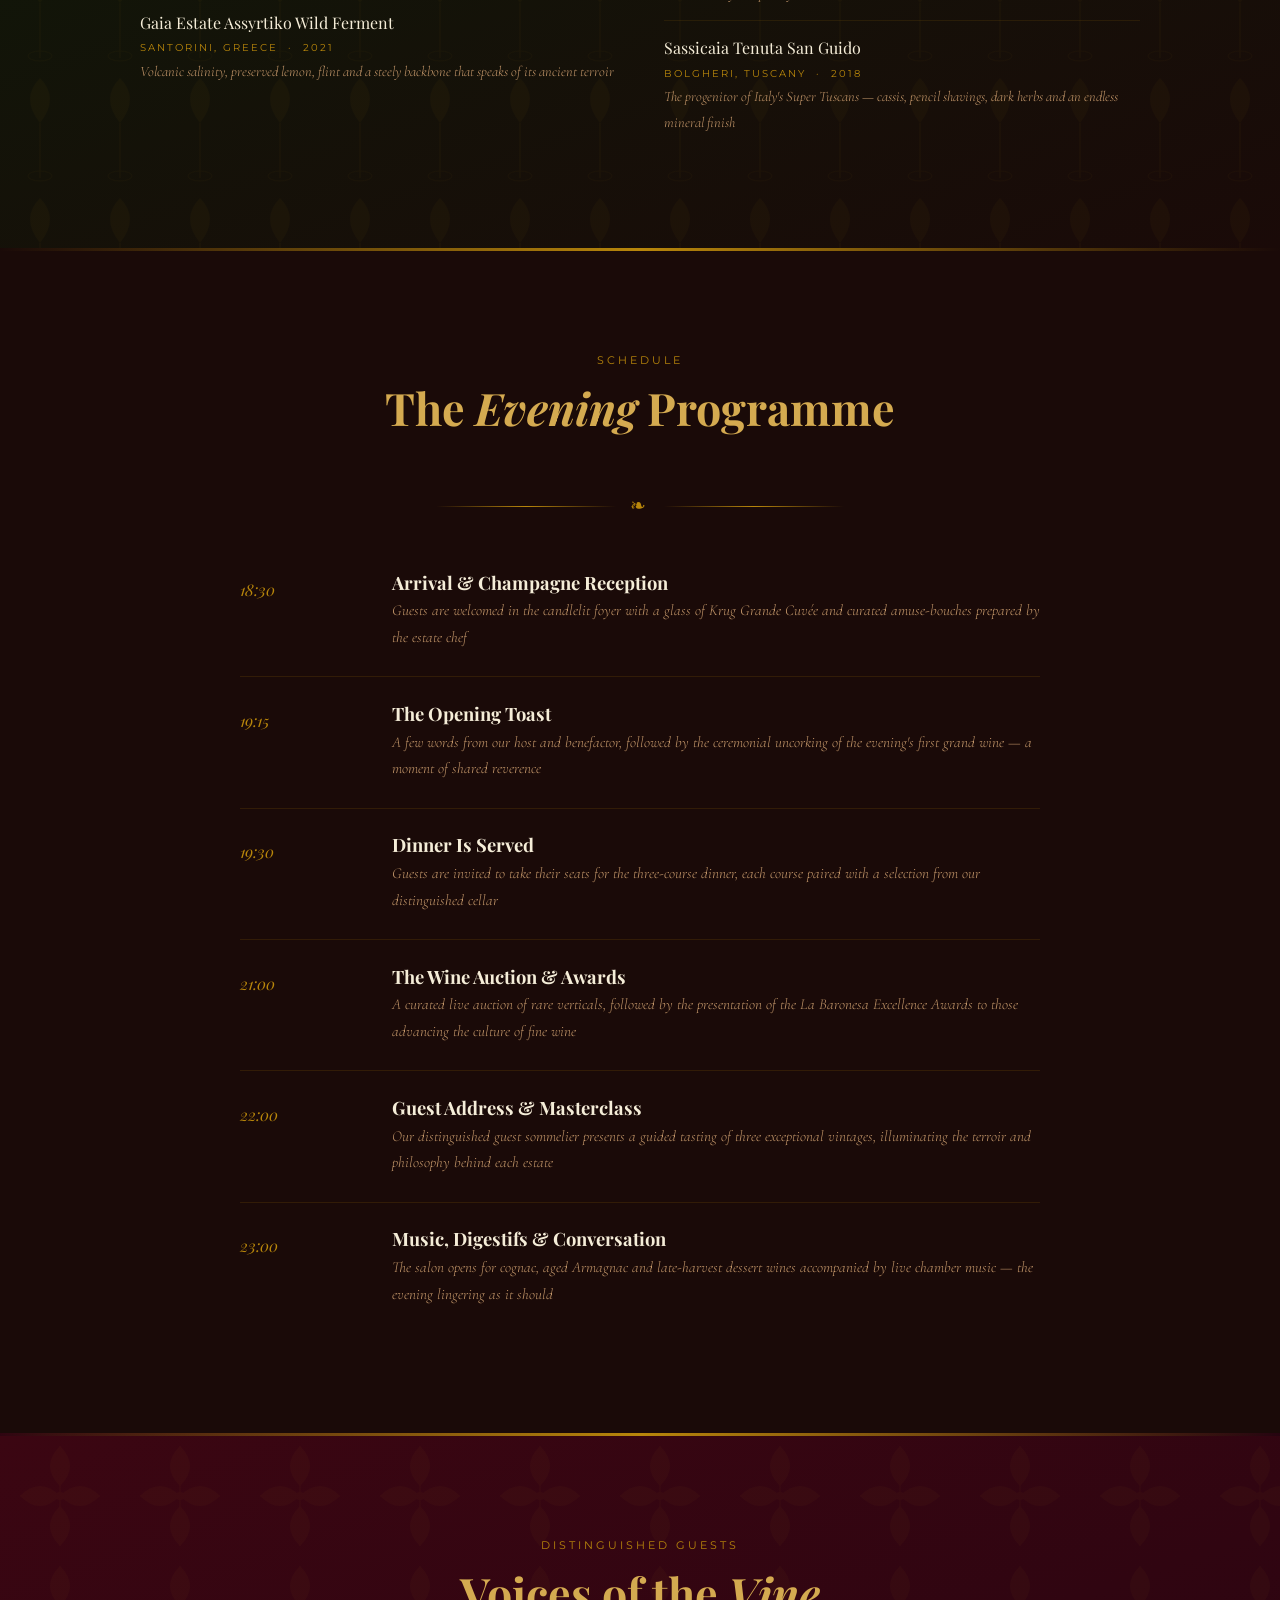
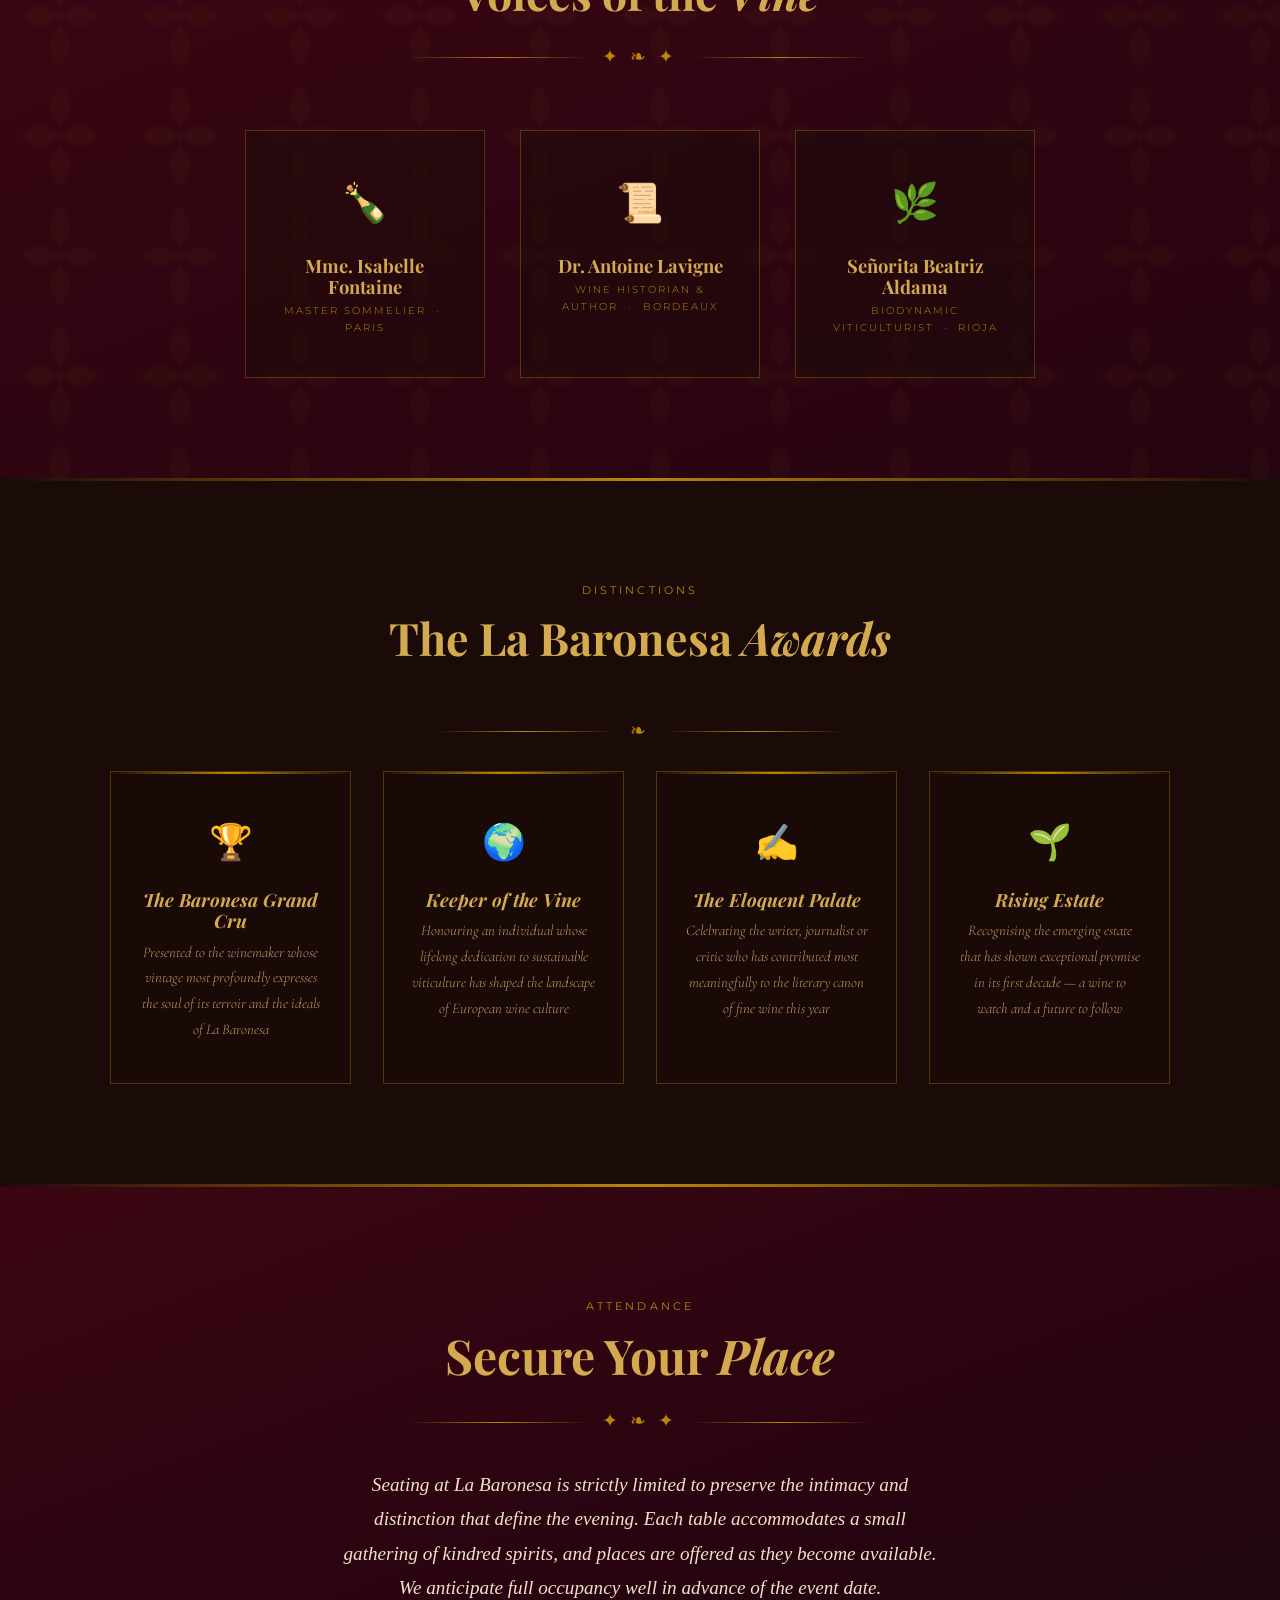
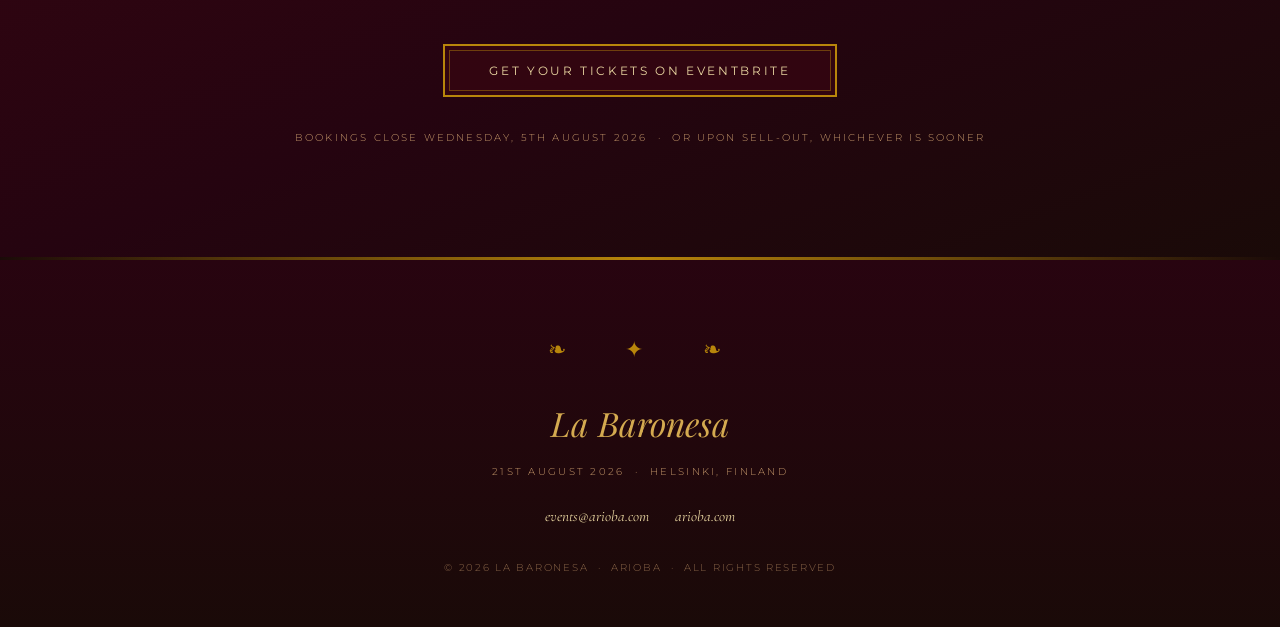
==== commit 62407155: "attire section and invitation added" ====
--- a/index.html
+++ b/index.html
@@ -17,6 +17,7 @@
       <a href="#hero" class="nav-logo">La Baronesa</a>
       <ul class="nav-links" role="list">
         <li><a href="#about">About</a></li>
+        <li><a href="#dress-code">Dress Code</a></li>
         <li><a href="#menu">Menu</a></li>
         <li><a href="#wine">Wine</a></li>
         <li><a href="#programme">Evening</a></li>
@@ -38,7 +39,7 @@
       </h1>
       <div class="vine-rule" aria-hidden="true"><span>❧</span></div>
       <!-- TODO: replace with real event subtitle -->
-      <p class="hero-subtitle">A singular evening among the vines — where the old world speaks in the language of wine, candlelight, and ceremony.</p>
+      <p class="hero-subtitle">A singular evening among the vines, where the old world speaks in the language of wine, candlelight, and ceremony.</p>
       <p class="hero-date">
         <time datetime="2026-08-21">Thursday, the 21st of August &nbsp;·&nbsp; 2026</time>
       </p>
@@ -57,6 +58,7 @@
         <p>Born from the deep-rooted traditions of estate viticulture, La Baronesa honours a lineage of winemakers who understood that every great wine begins not in the cellar, but in the soil — in the memory of a particular hillside, in the patience of a particular season. This gala is our toast to that lineage.</p>
         <!-- TODO: replace with real winery history -->
         <p>Since the founding of Arioba, we have gathered those who share a reverence for the craft — collectors, sommeliers, artists, and friends of the vine — to celebrate together in a manner befitting the wines themselves: with ceremony, with abundance, and with the quiet gravity of something rare. We welcome you to take your place at the table.</p>
+        <p>La Baronesa is one of many yearly events to come: each year, the gala will be held in a different country, bringing this celebration of wine culture to a new destination around the world.</p>
       </div>
     </section>
 
@@ -87,14 +89,27 @@
           <p>The Grand Estate Hall<br />Helsinki, Finland</p>
         </li>
 
-        <li class="detail-card">
-          <span class="detail-icon" aria-hidden="true">👗</span>
-          <h3>Dress Code</h3>
-          <!-- TODO: replace with confirmed dress code -->
-          <p>Black Tie &amp; Formal Attire<br /><em class="detail-note">Guests are encouraged to honour the occasion</em></p>
-        </li>
-
       </ul>
+    </section>
+
+
+    <!-- Dress Code -->
+    <section id="dress-code" class="section-border-top vine-bg" aria-labelledby="dress-code-title">
+      <header class="section-header centred max-w">
+        <span class="section-tag">Attire</span>
+        <h2 id="dress-code-title">Gala <span class="italic-gold">Dress Code</span></h2>
+        <div class="vine-rule" aria-hidden="true"><span>✦ ❧ ✦</span></div>
+      </header>
+
+      <div class="dress-code-panel">
+        <p class="dress-code-lead">Black Tie &amp; Gala Formal Attire</p>
+        <p class="dress-code-rule">Casual dress is not permitted. Men are required to wear a tuxedo or a black suit. Please dress for a true fancy gala evening.</p>
+
+        <div class="dress-code-boards" role="list">
+          <a class="dress-board" href="https://pin.it/4fusInB5Q" target="_blank" rel="noopener noreferrer">Female Vision Board</a>
+          <a class="dress-board" href="https://pin.it/1NRxevU7A" target="_blank" rel="noopener noreferrer">Male Vision Board</a>
+        </div>
+      </div>
     </section>
 
 
--- a/style.css
+++ b/style.css
@@ -439,9 +439,66 @@
   color: var(--parchment);
 }
 
-.detail-note {
-  font-size: 0.85rem;
-  color: var(--brown);
+/* DRESS CODE */
+#dress-code {
+  background: radial-gradient(circle at 50% 15%, rgba(59,6,18,0.45) 0%, var(--black) 75%);
+  padding: 100px 5vw;
+}
+
+#dress-code h2 {
+  font-size: clamp(2rem, 4.5vw, 3rem);
+}
+
+.dress-code-panel {
+  max-width: 820px;
+  margin: 2.1rem auto 0;
+  border: 1px solid rgba(184,134,11,0.35);
+  box-shadow: inset 0 0 0 1px rgba(184,134,11,0.2);
+  background: rgba(26,10,8,0.68);
+  padding: 38px 28px;
+  text-align: center;
+}
+
+.dress-code-lead {
+  font-family: var(--font-display);
+  font-style: italic;
+  font-size: clamp(1.4rem, 3.2vw, 2rem);
+  color: var(--gold-light);
+}
+
+.dress-code-rule {
+  margin-top: 1rem;
+  font-family: var(--font-body);
+  font-style: italic;
+  font-size: 1.06rem;
+  color: var(--parchment);
+}
+
+.dress-code-boards {
+  margin-top: 2rem;
+  display: grid;
+  grid-template-columns: repeat(auto-fit, minmax(230px, 1fr));
+  gap: 1rem;
+}
+
+.dress-board {
+  display: block;
+  border: 1px solid rgba(184,134,11,0.45);
+  background: rgba(59,6,18,0.56);
+  color: var(--gold-pale);
+  text-decoration: none;
+  font-family: var(--font-label);
+  font-size: 0.7rem;
+  letter-spacing: 0.2em;
+  text-transform: uppercase;
+  padding: 15px 12px;
+  transition: background 0.25s, color 0.25s, border-color 0.25s;
+}
+
+.dress-board:hover {
+  background: rgba(59,6,18,0.86);
+  color: var(--gold-light);
+  border-color: rgba(184,134,11,0.75);
 }
 
 /* DINNER MENU */
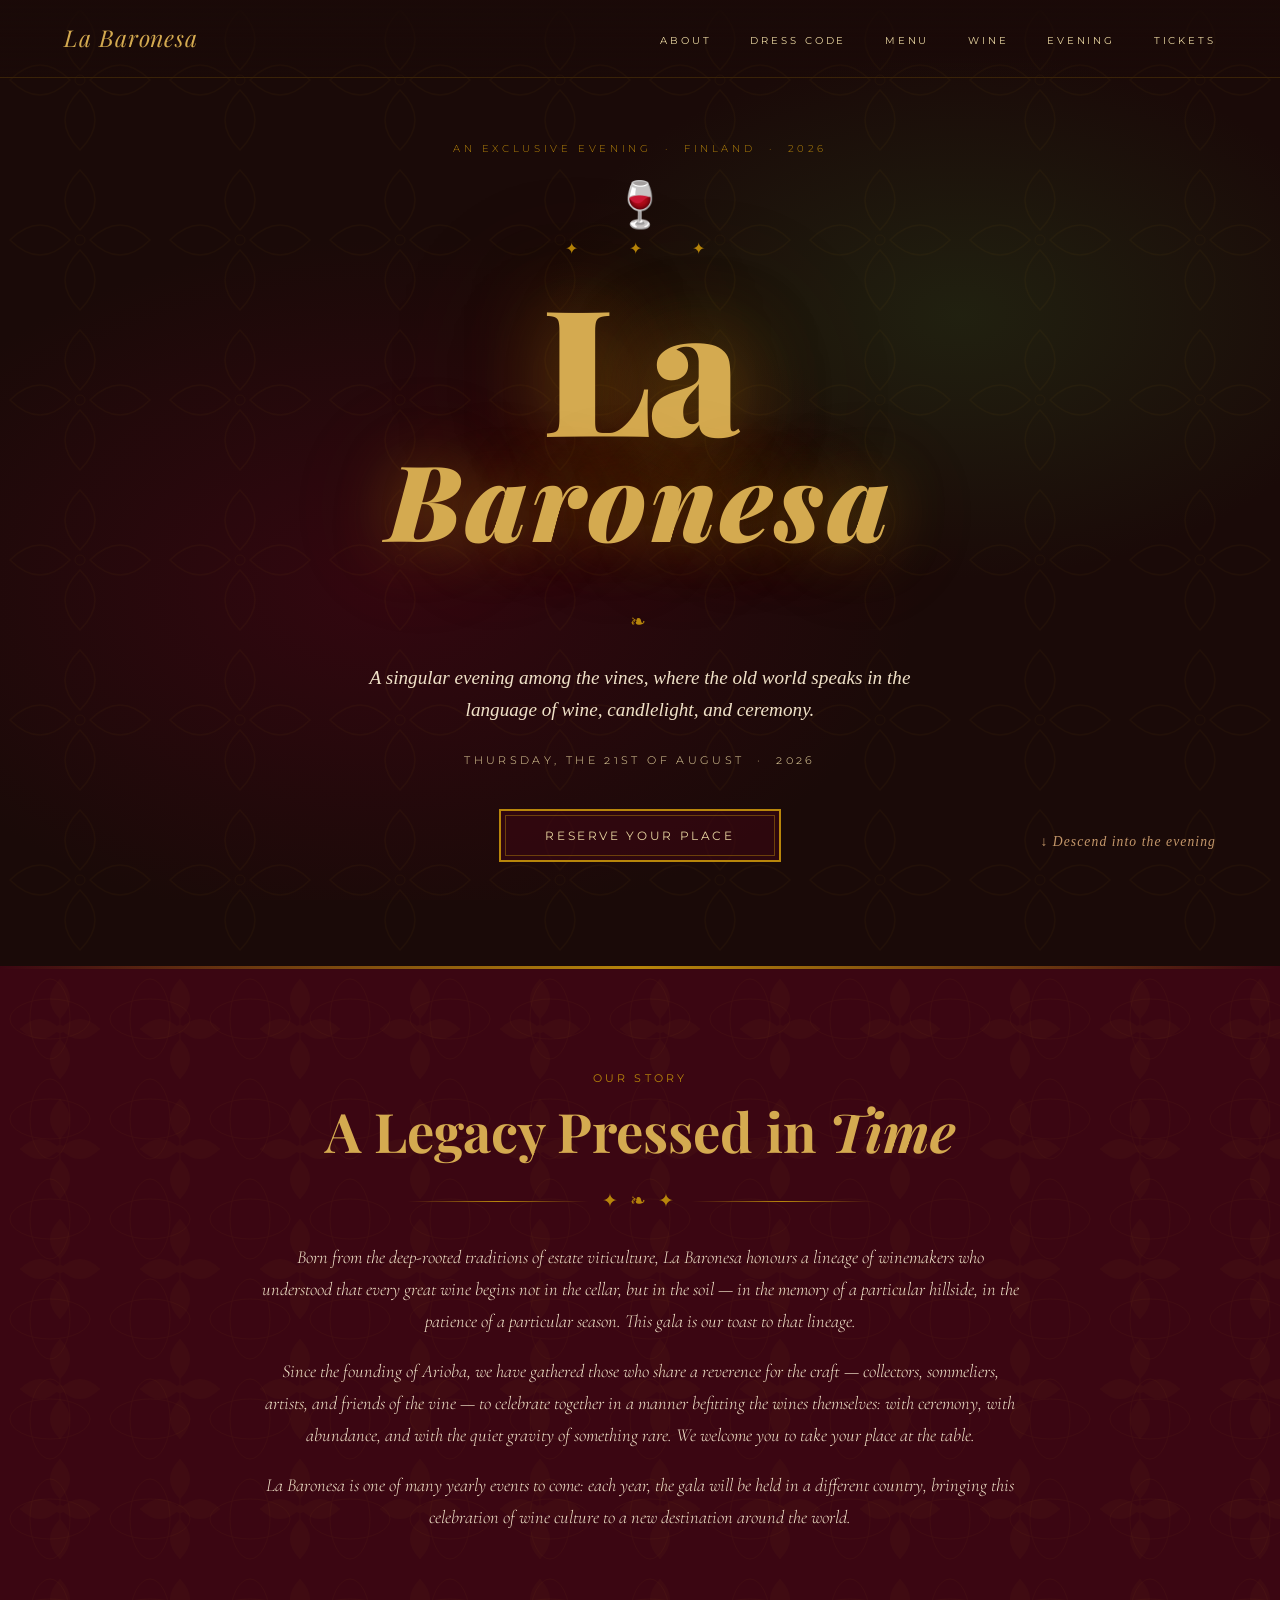
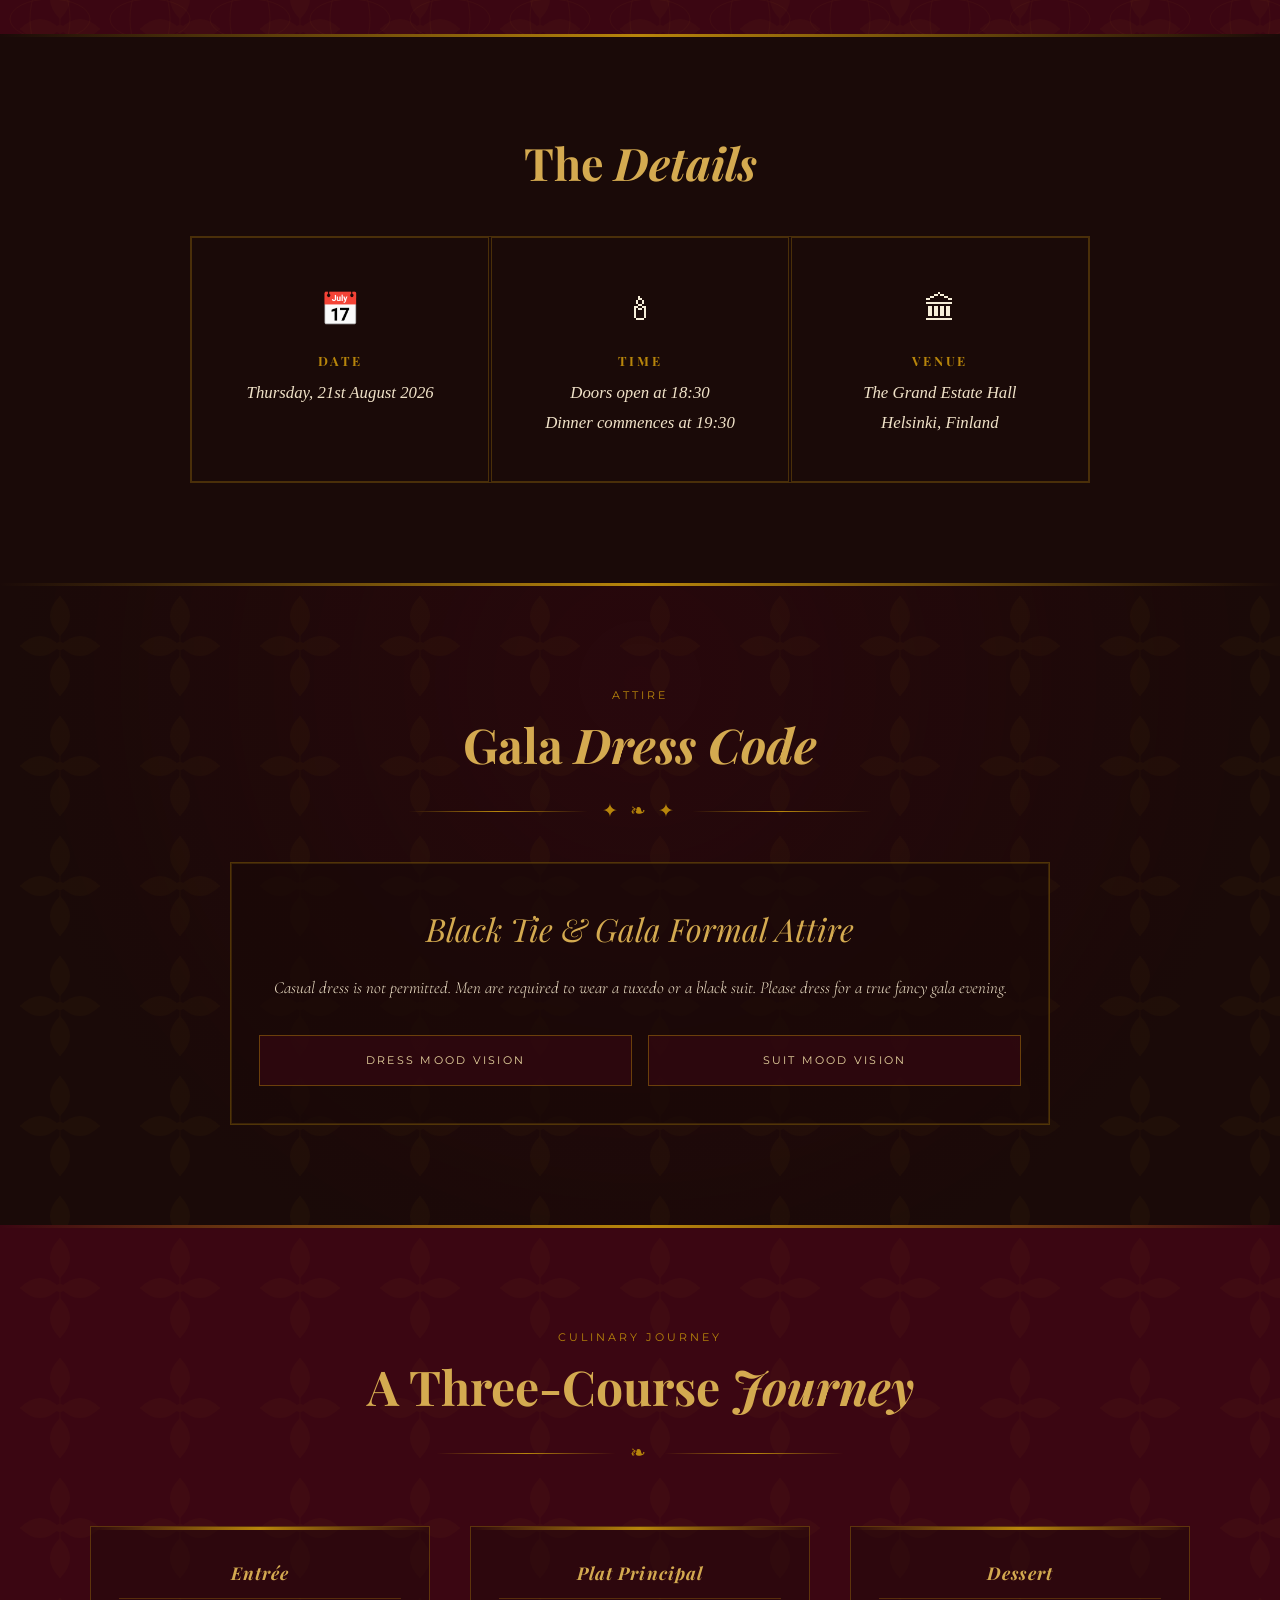
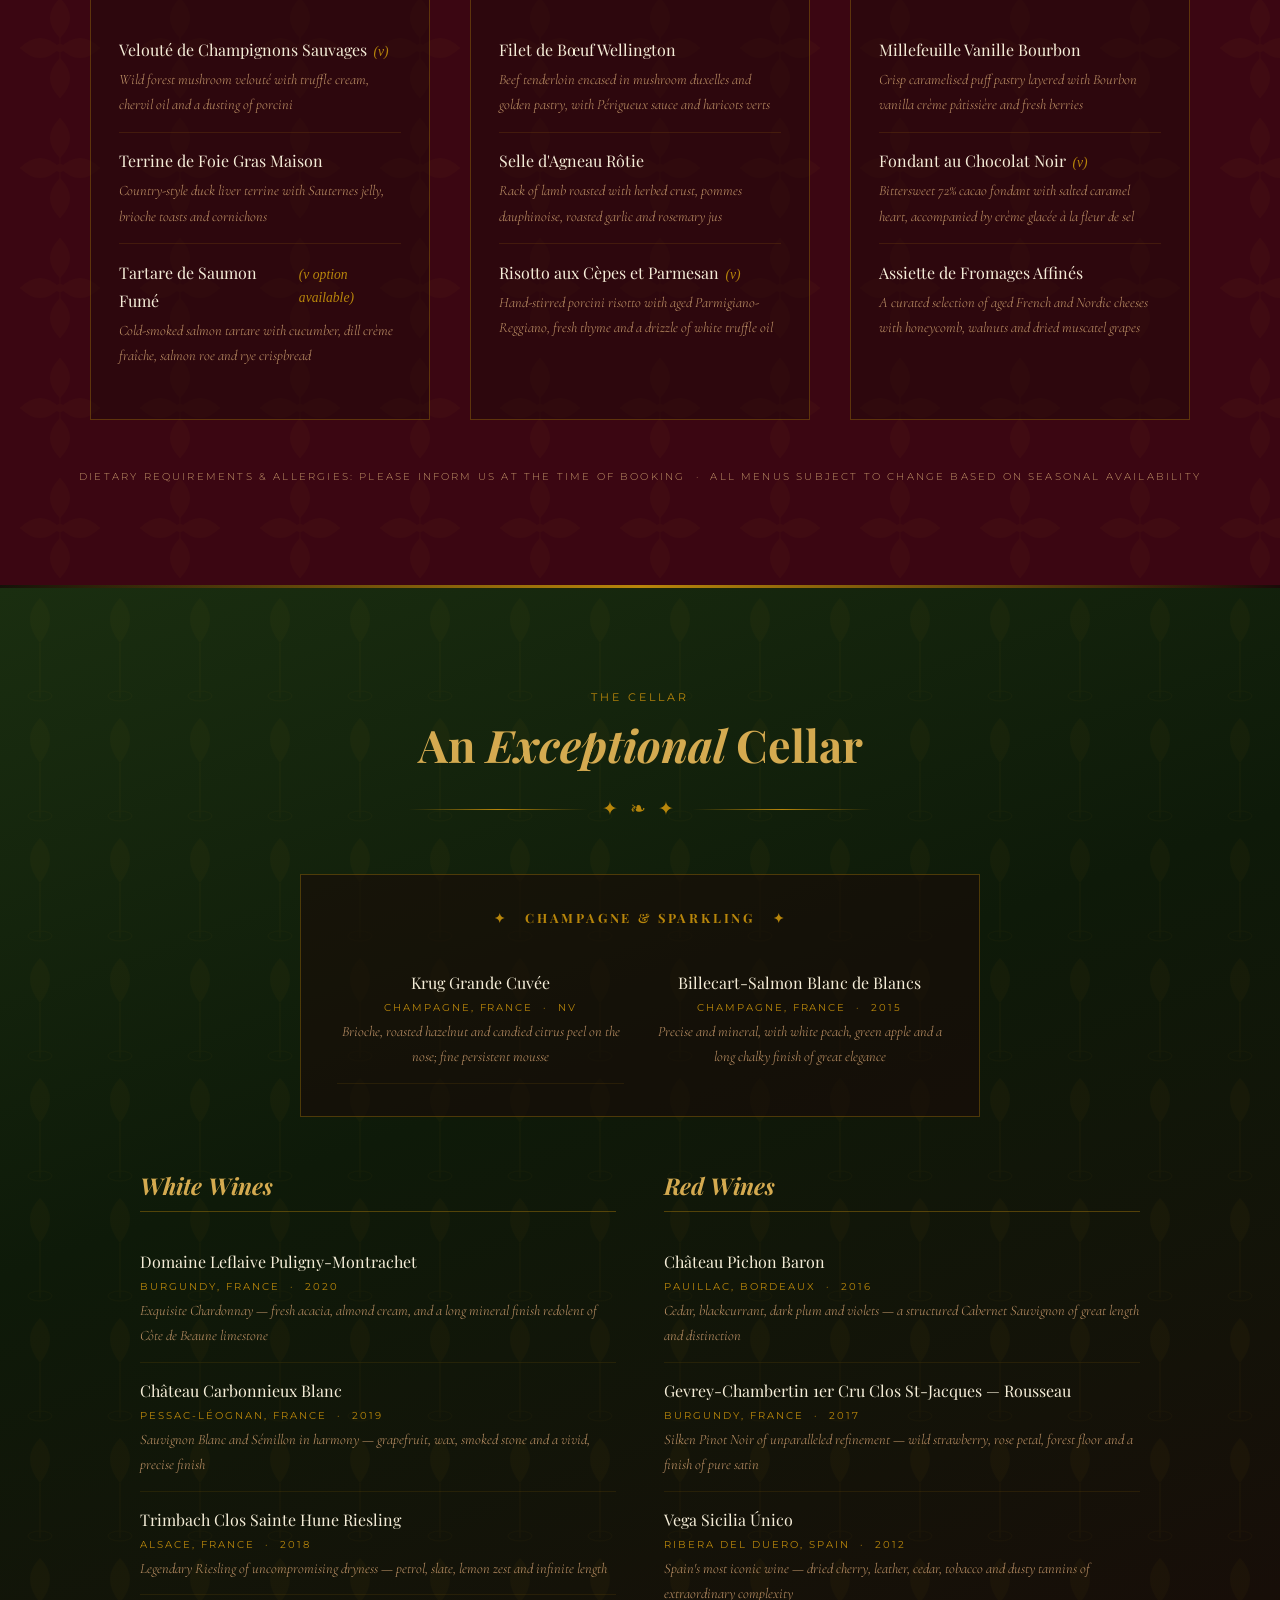
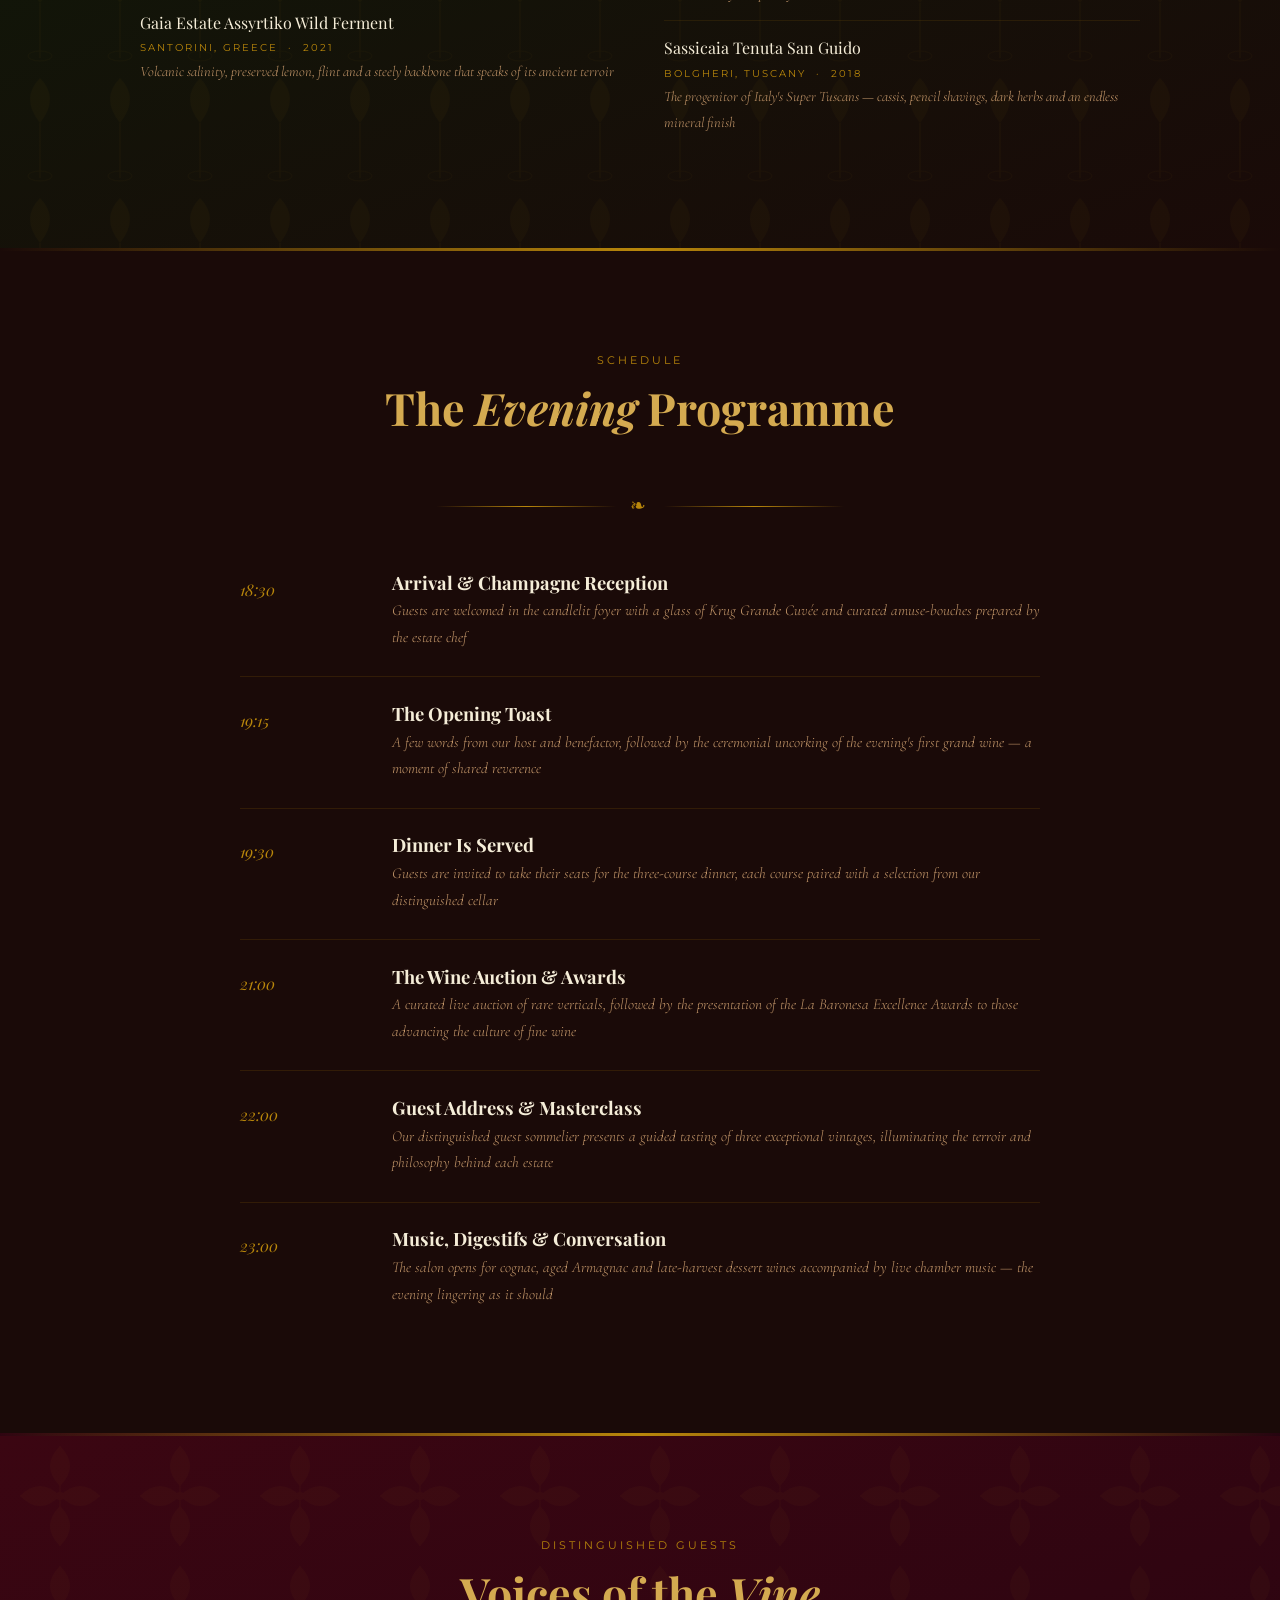
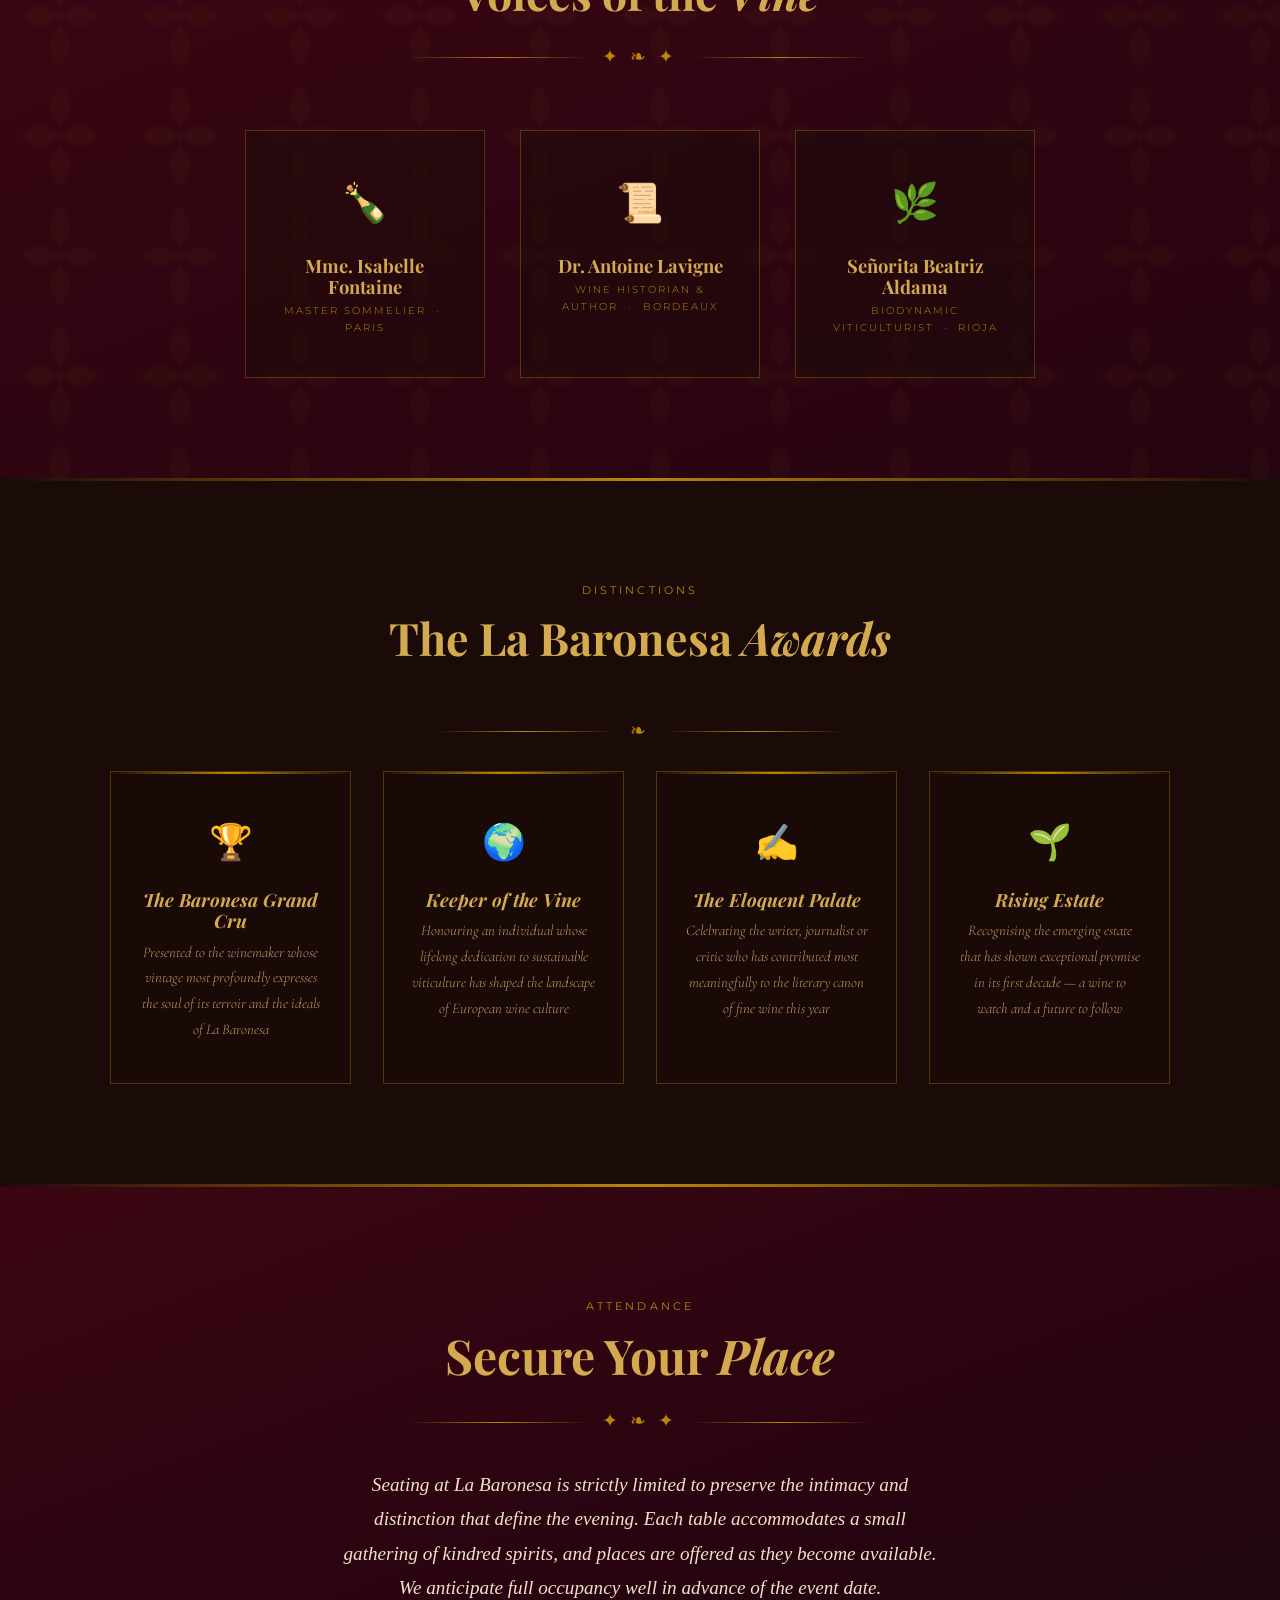
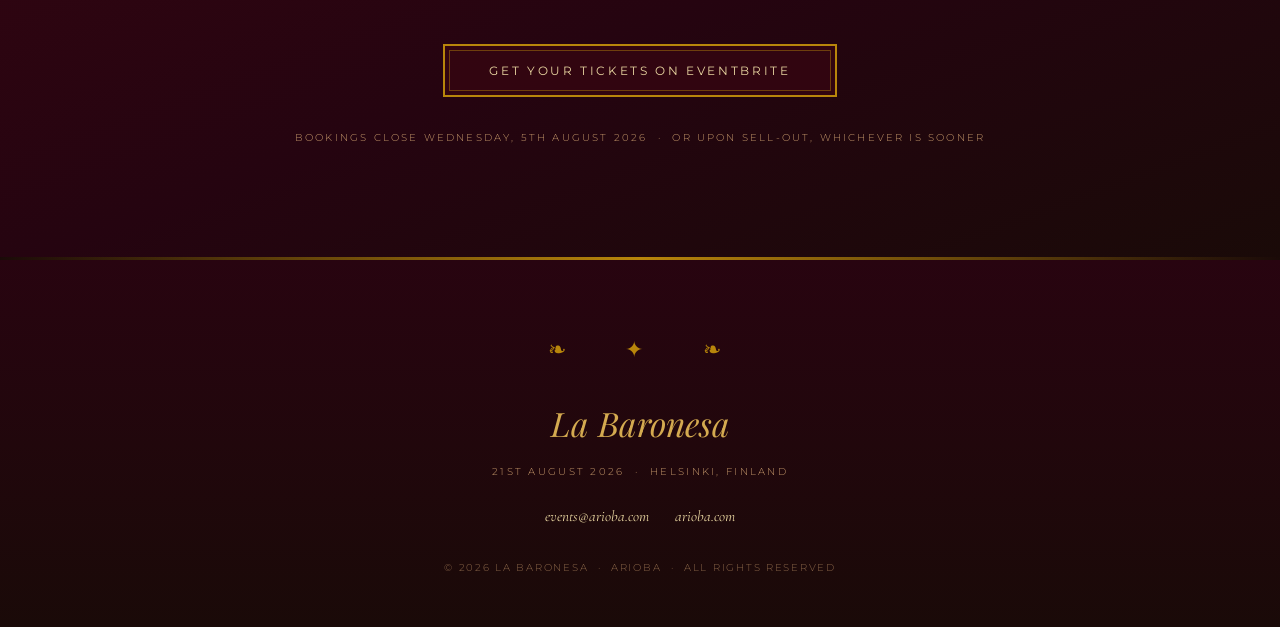
==== commit cd56be51: "correct wording" ====
--- a/index.html
+++ b/index.html
@@ -106,8 +106,8 @@
         <p class="dress-code-rule">Casual dress is not permitted. Men are required to wear a tuxedo or a black suit. Please dress for a true fancy gala evening.</p>
 
         <div class="dress-code-boards" role="list">
-          <a class="dress-board" href="https://pin.it/4fusInB5Q" target="_blank" rel="noopener noreferrer">Female Vision Board</a>
-          <a class="dress-board" href="https://pin.it/1NRxevU7A" target="_blank" rel="noopener noreferrer">Male Vision Board</a>
+          <a class="dress-board" href="https://pin.it/4fusInB5Q" target="_blank" rel="noopener noreferrer">Dress Mood Vision</a>
+          <a class="dress-board" href="https://pin.it/1NRxevU7A" target="_blank" rel="noopener noreferrer">Suit Mood Vision</a>
         </div>
       </div>
     </section>
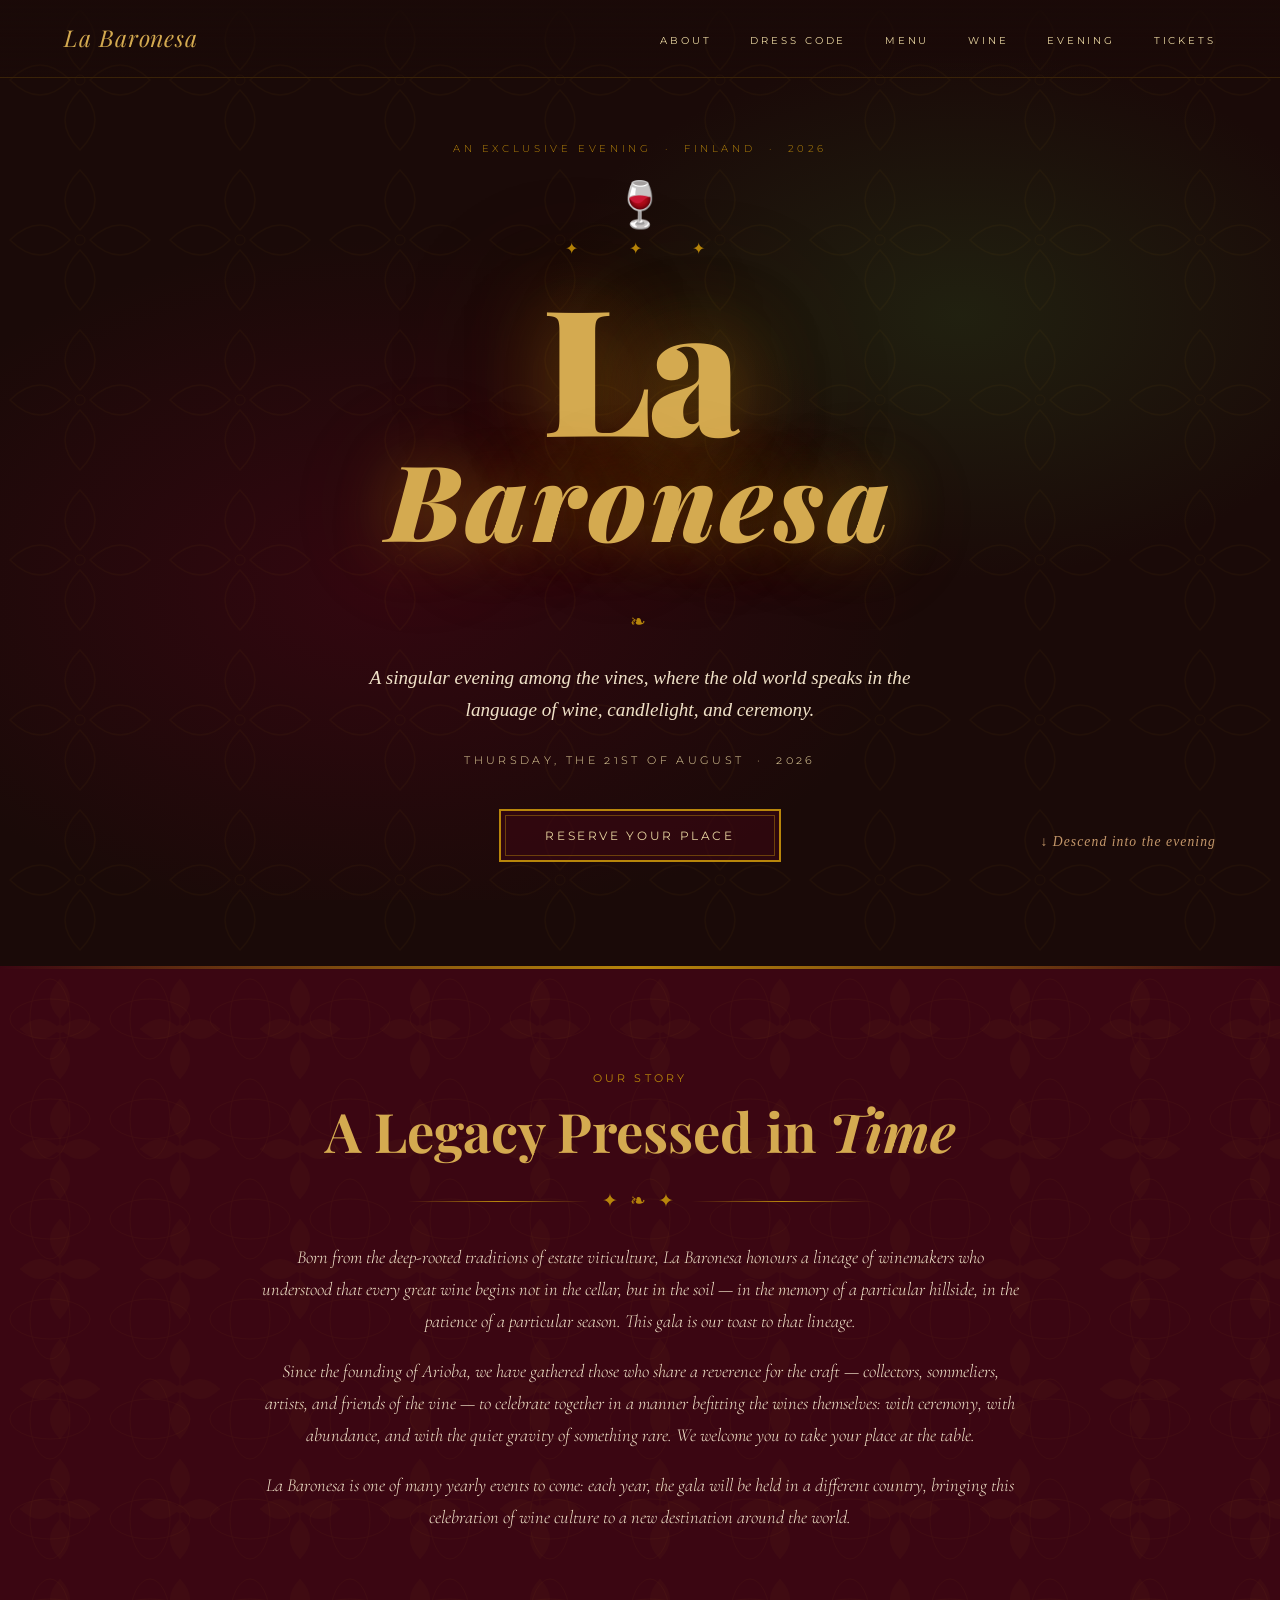
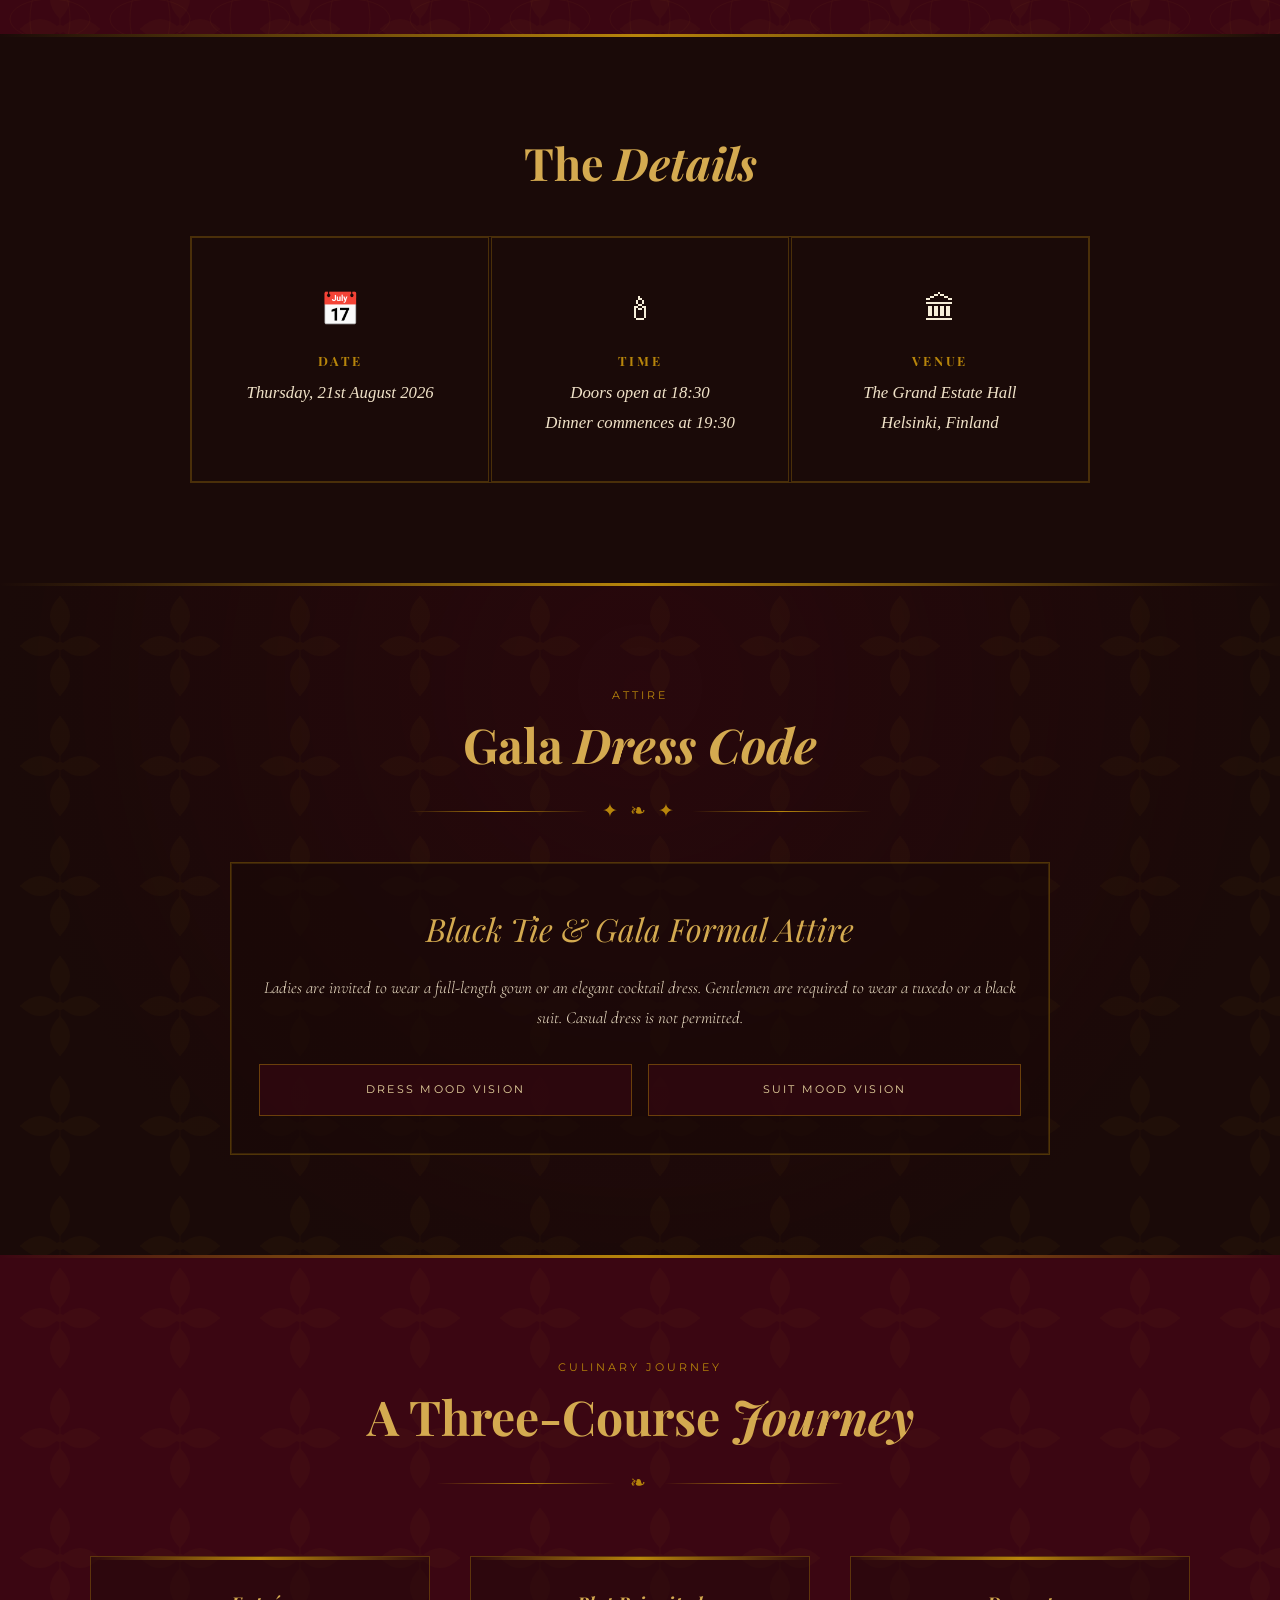
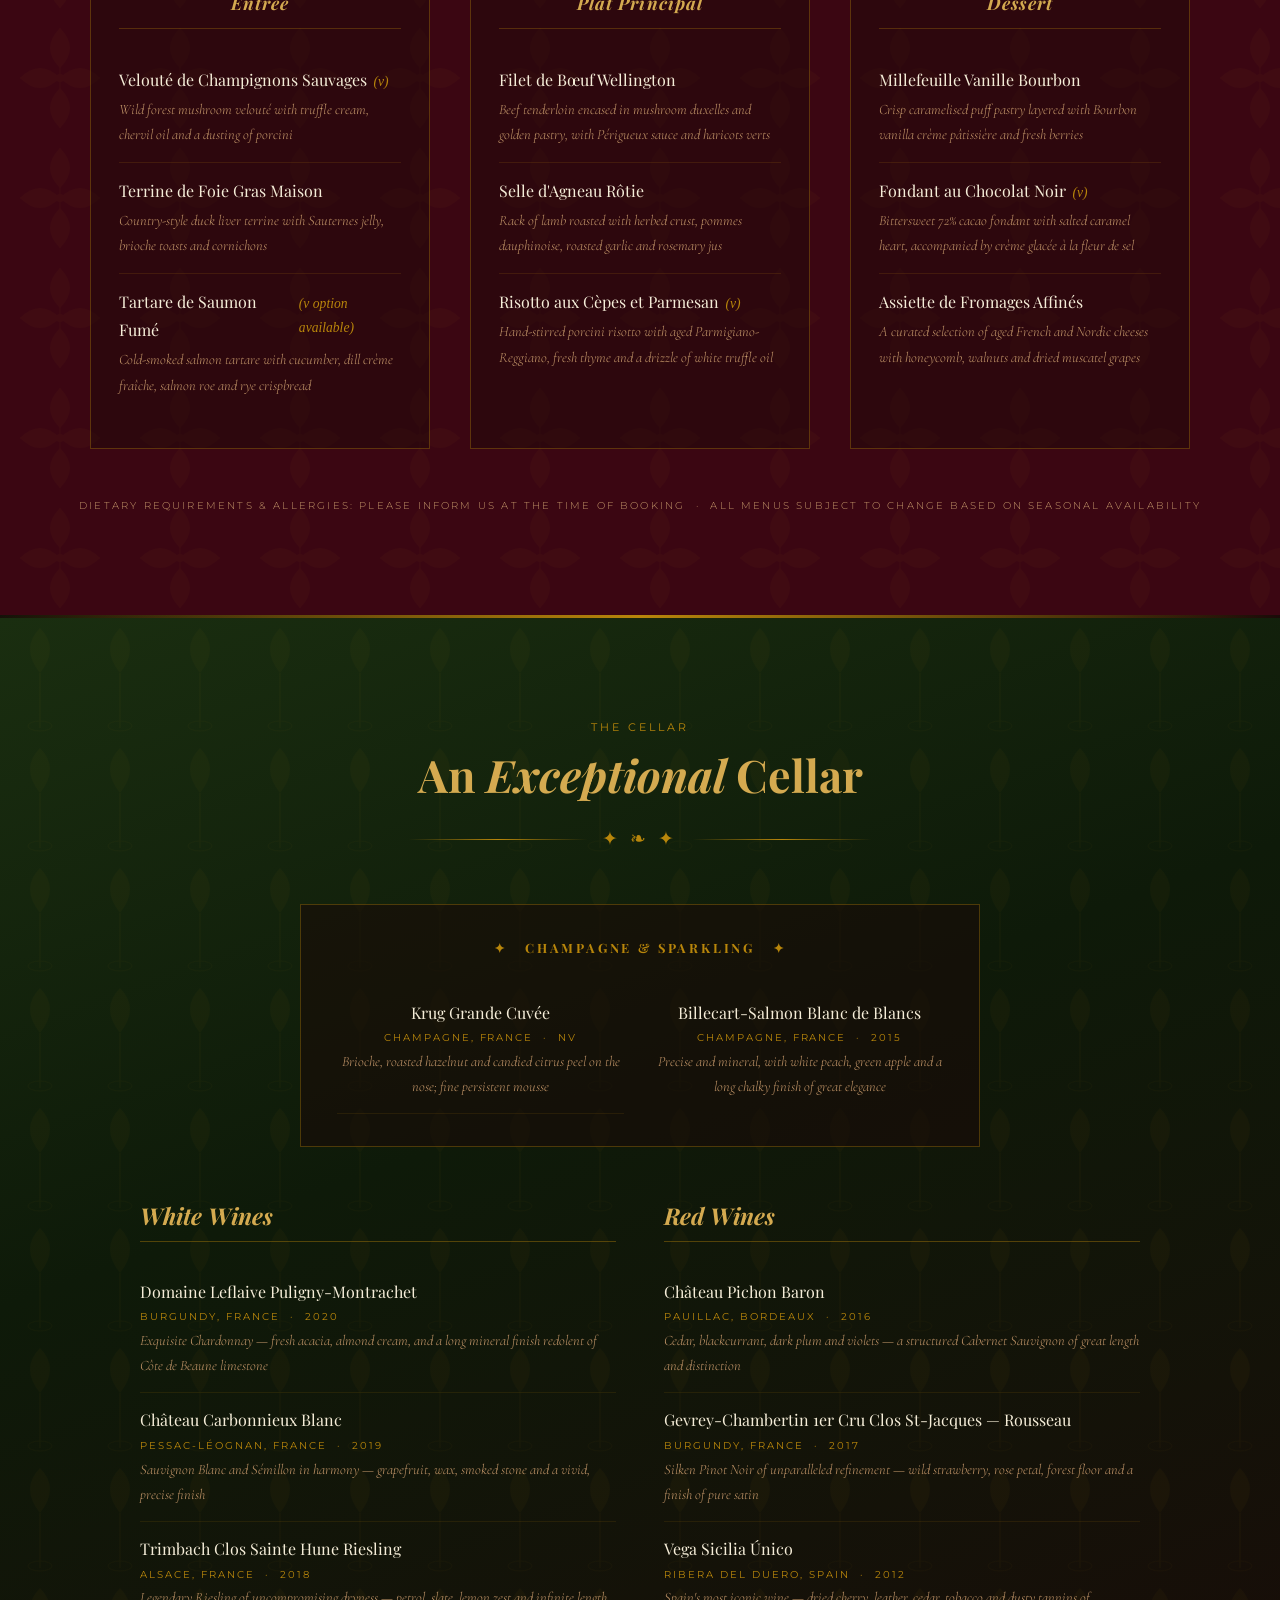
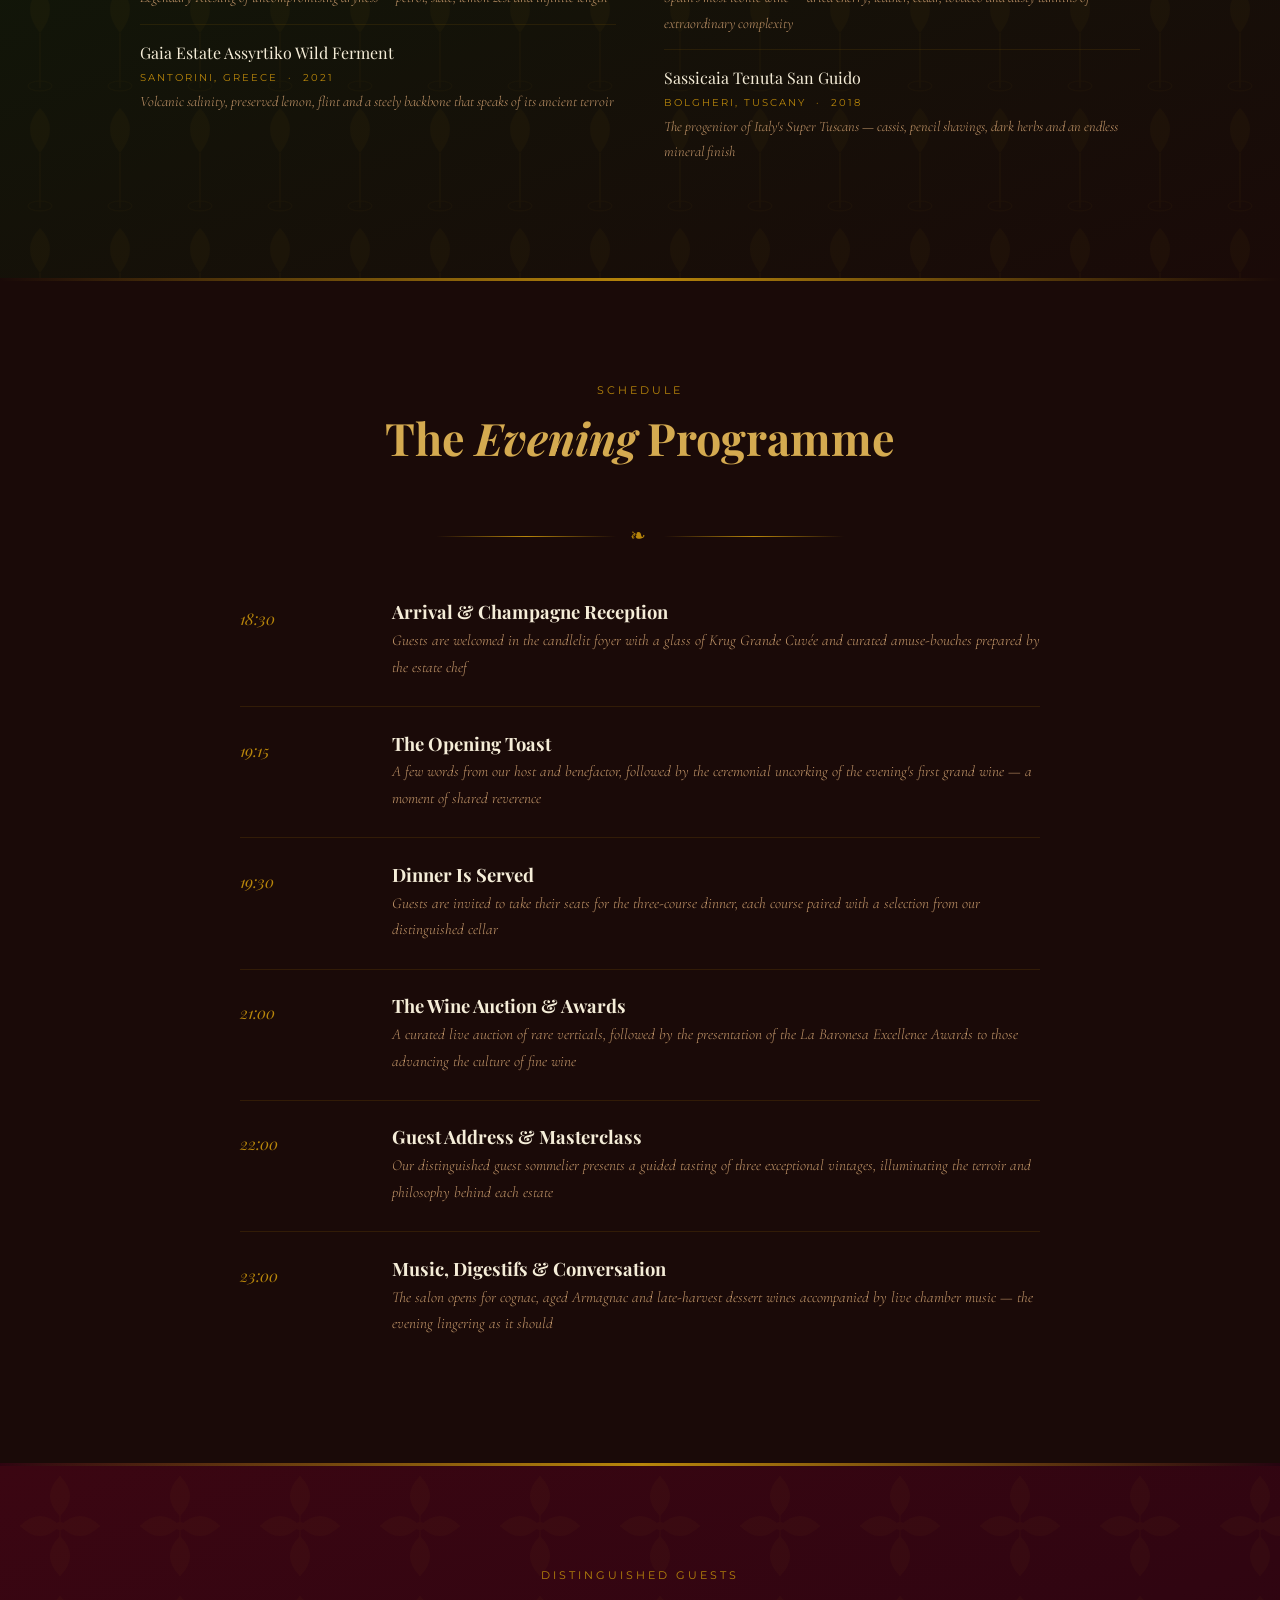
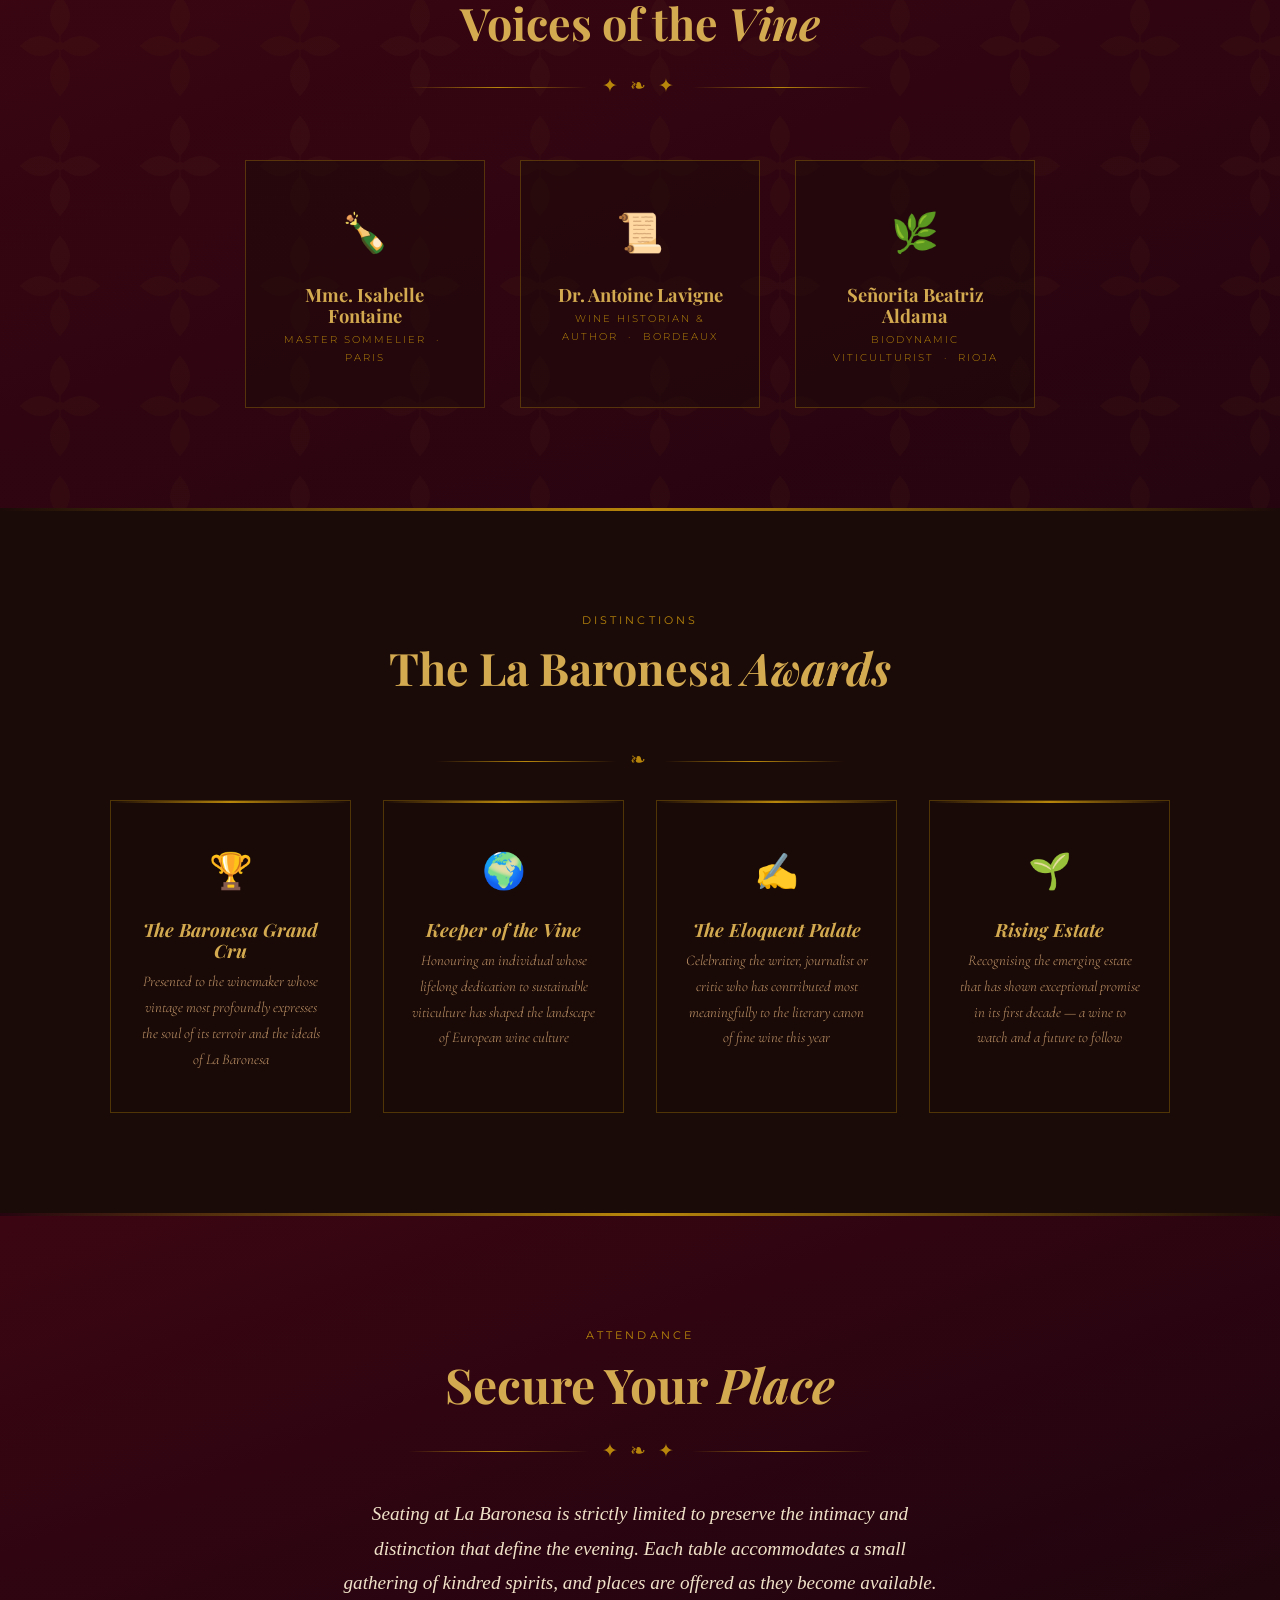
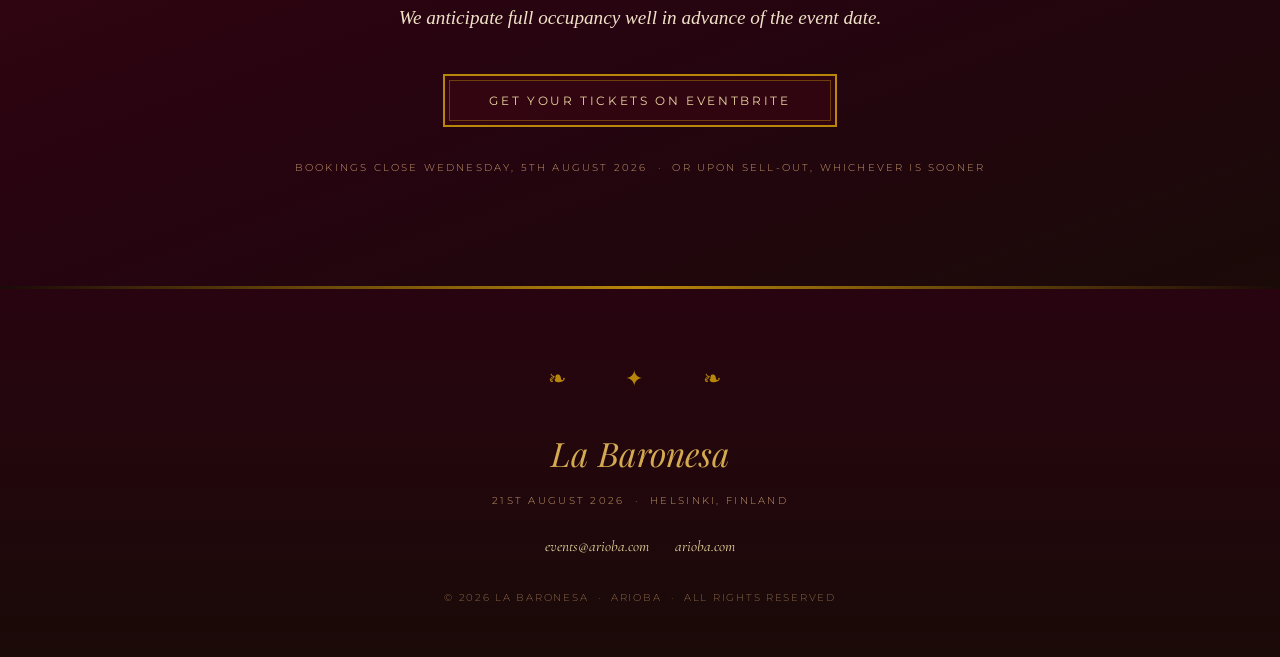
==== commit d314536d: "correct wording" ====
--- a/index.html
+++ b/index.html
@@ -103,7 +103,7 @@
 
       <div class="dress-code-panel">
         <p class="dress-code-lead">Black Tie &amp; Gala Formal Attire</p>
-        <p class="dress-code-rule">Casual dress is not permitted. Men are required to wear a tuxedo or a black suit. Please dress for a true fancy gala evening.</p>
+        <p class="dress-code-rule">Ladies are invited to wear a full-length gown or an elegant cocktail dress. Gentlemen are required to wear a tuxedo or a black suit. Casual dress is not permitted.</p>
 
         <div class="dress-code-boards" role="list">
           <a class="dress-board" href="https://pin.it/4fusInB5Q" target="_blank" rel="noopener noreferrer">Dress Mood Vision</a>
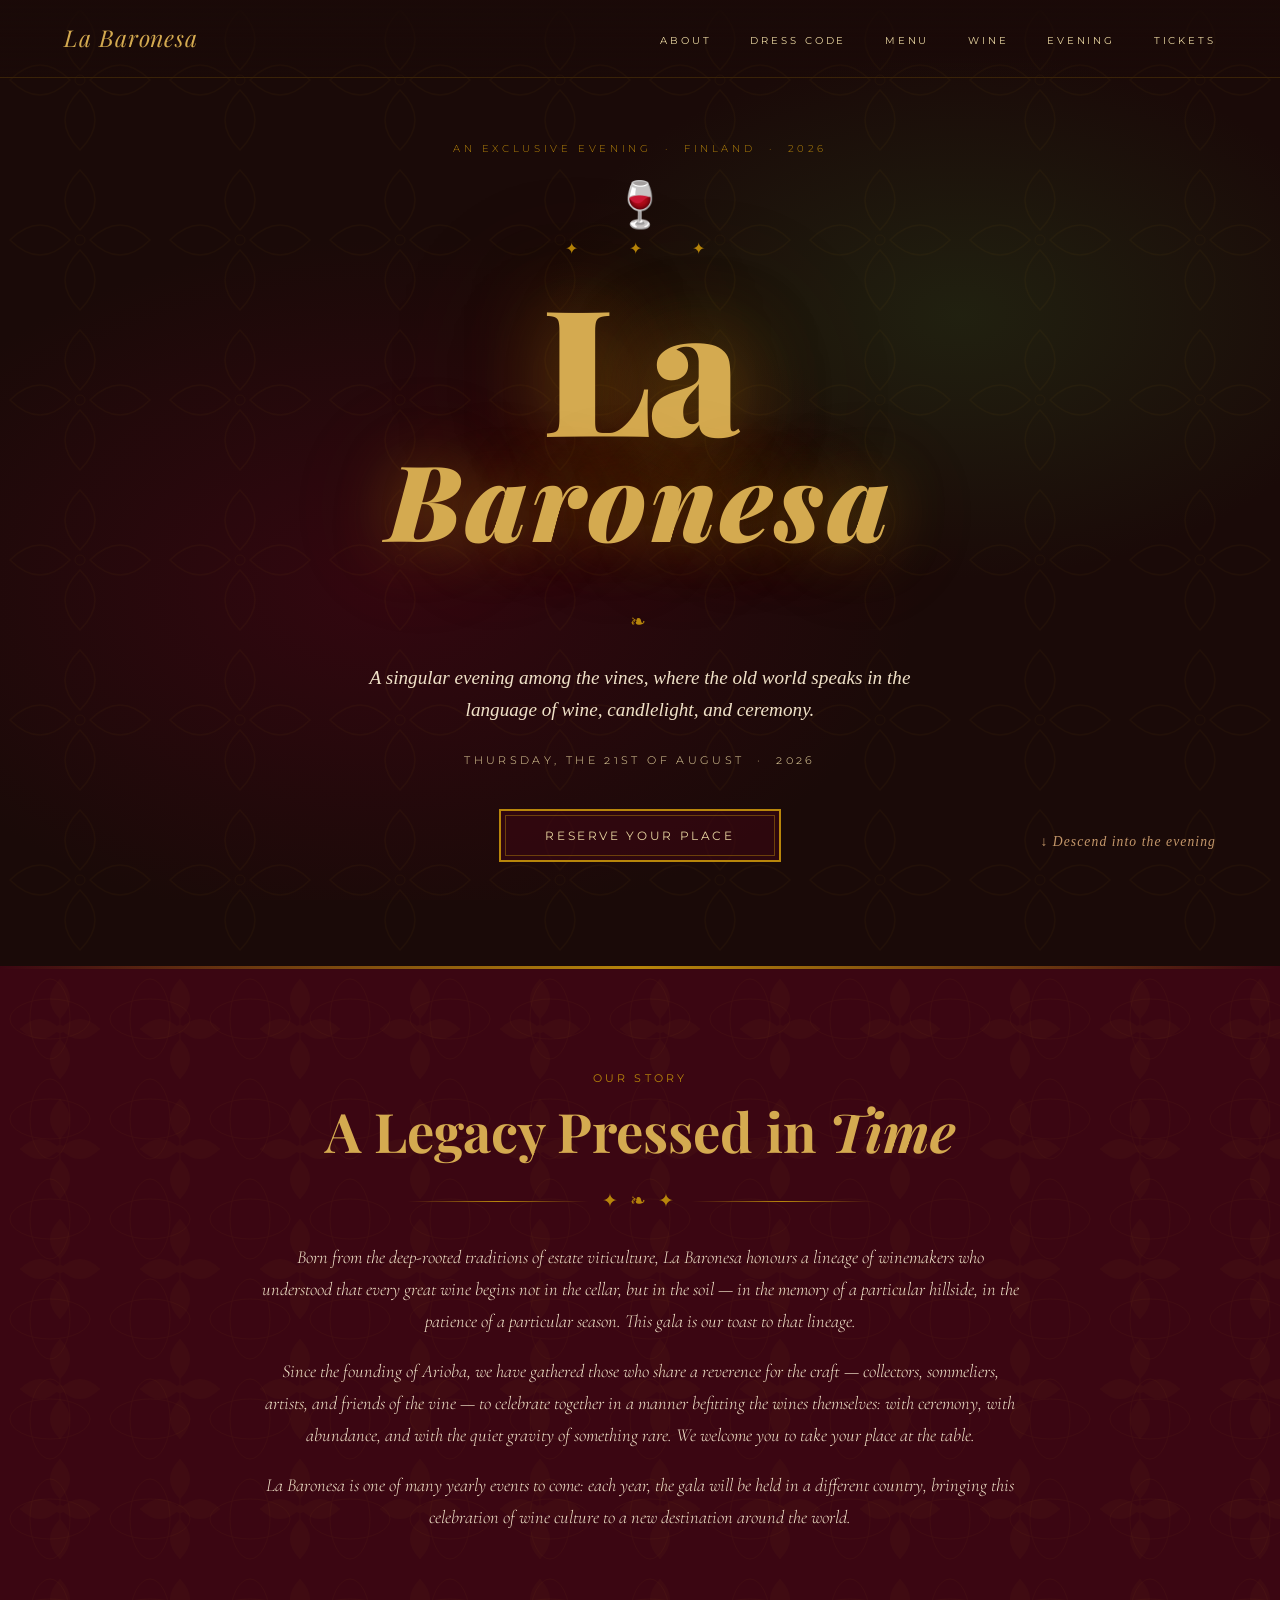
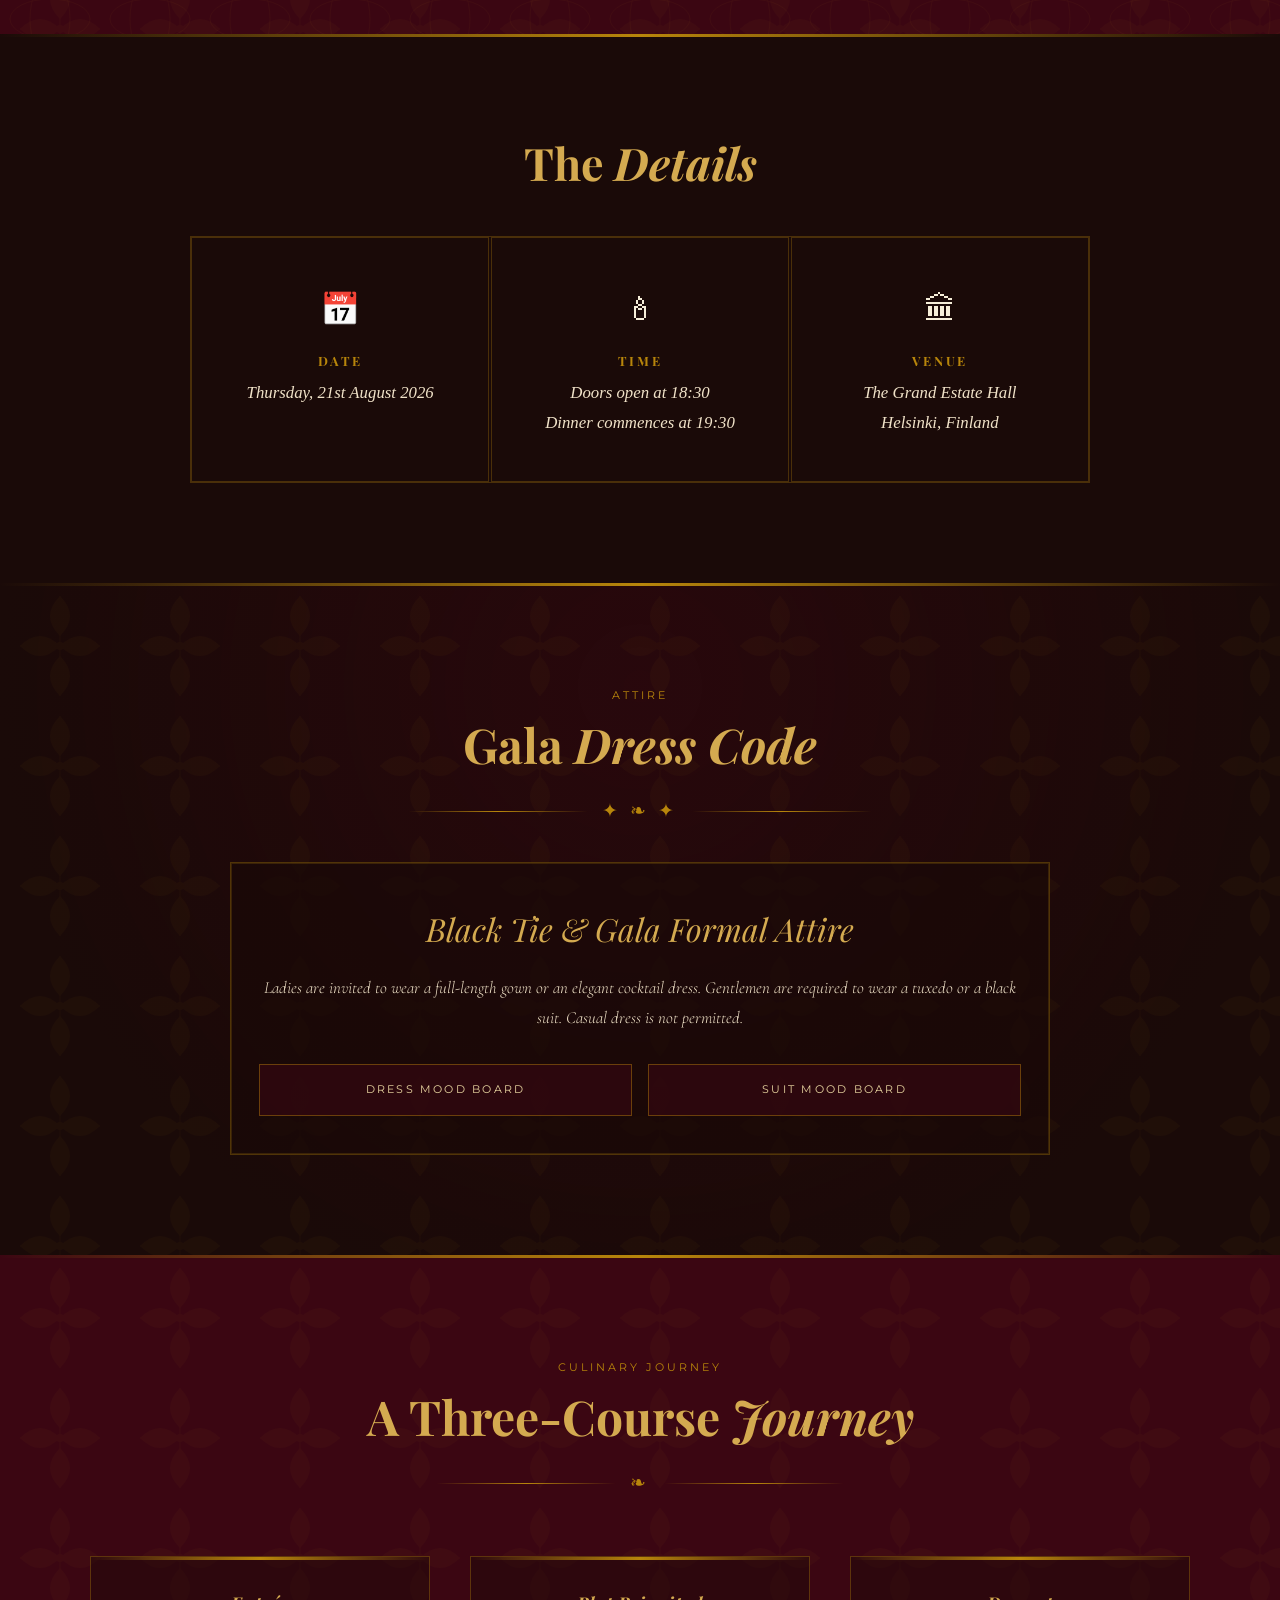
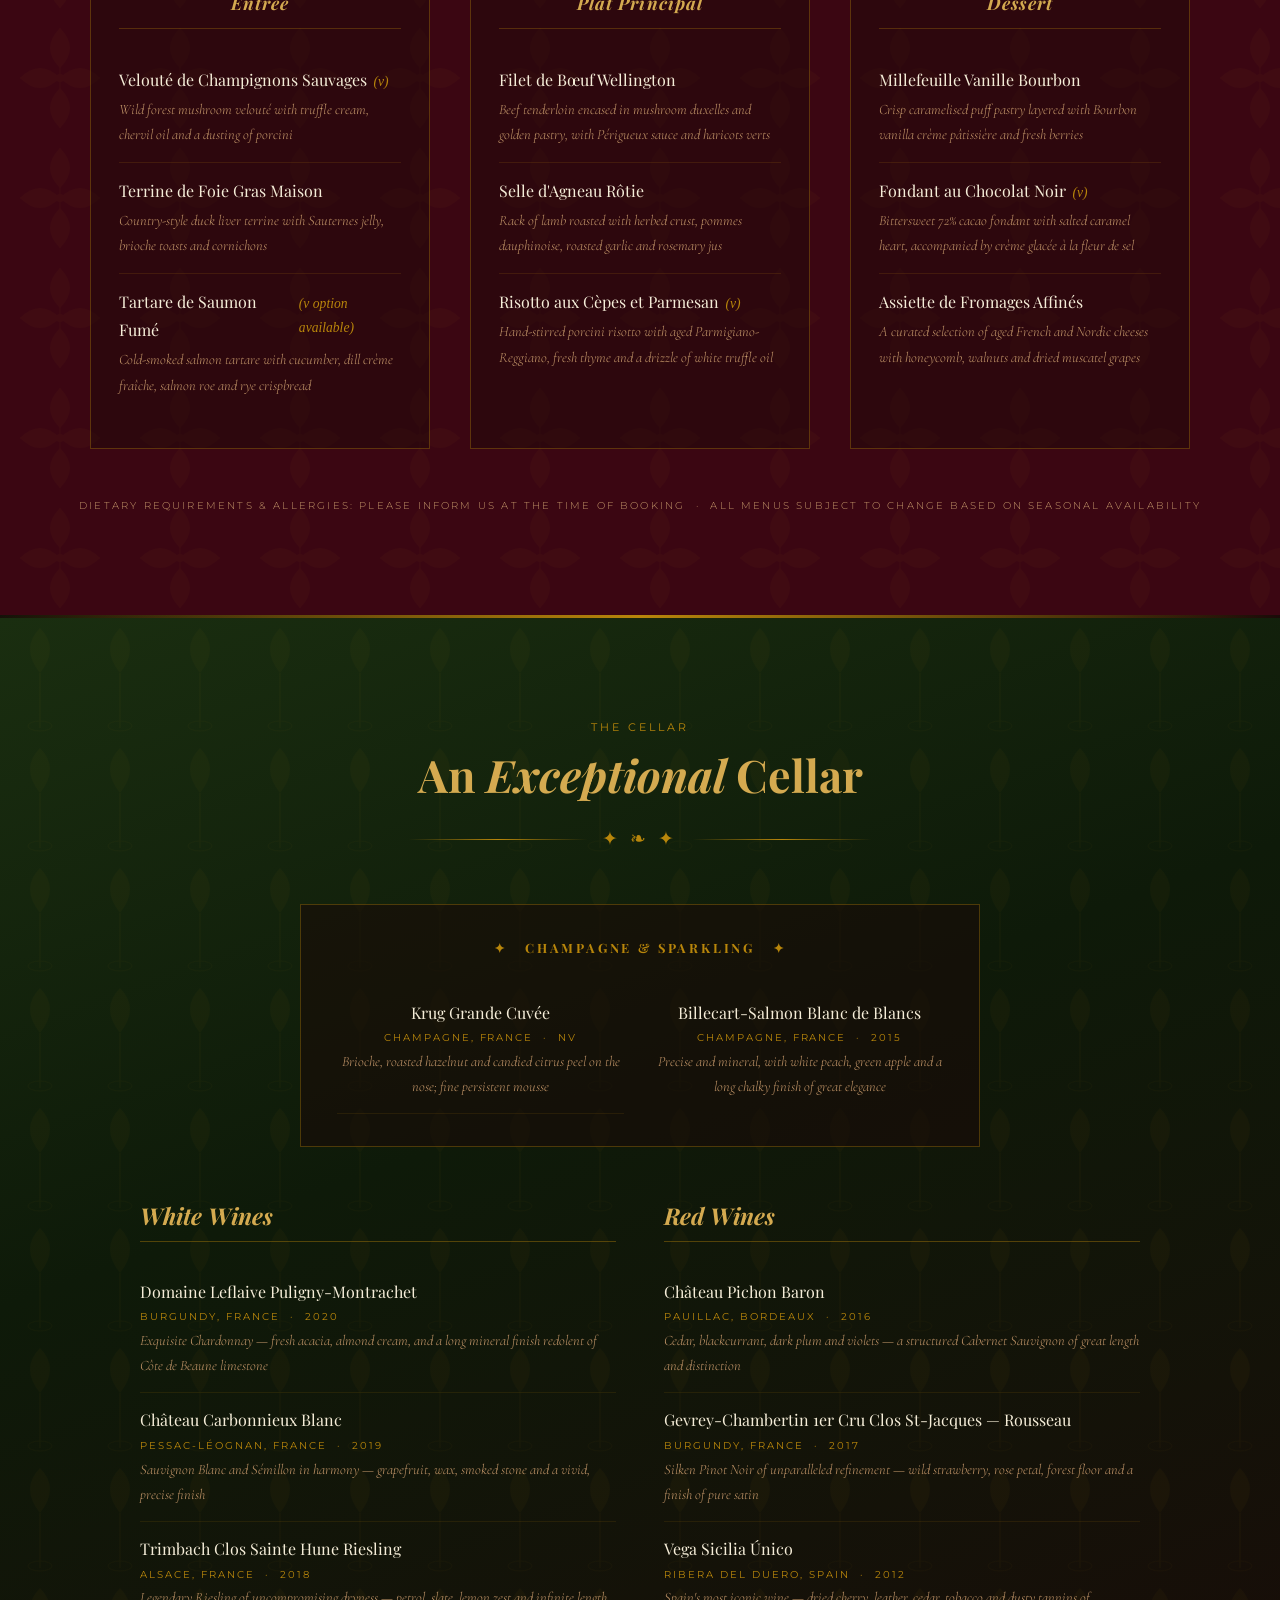
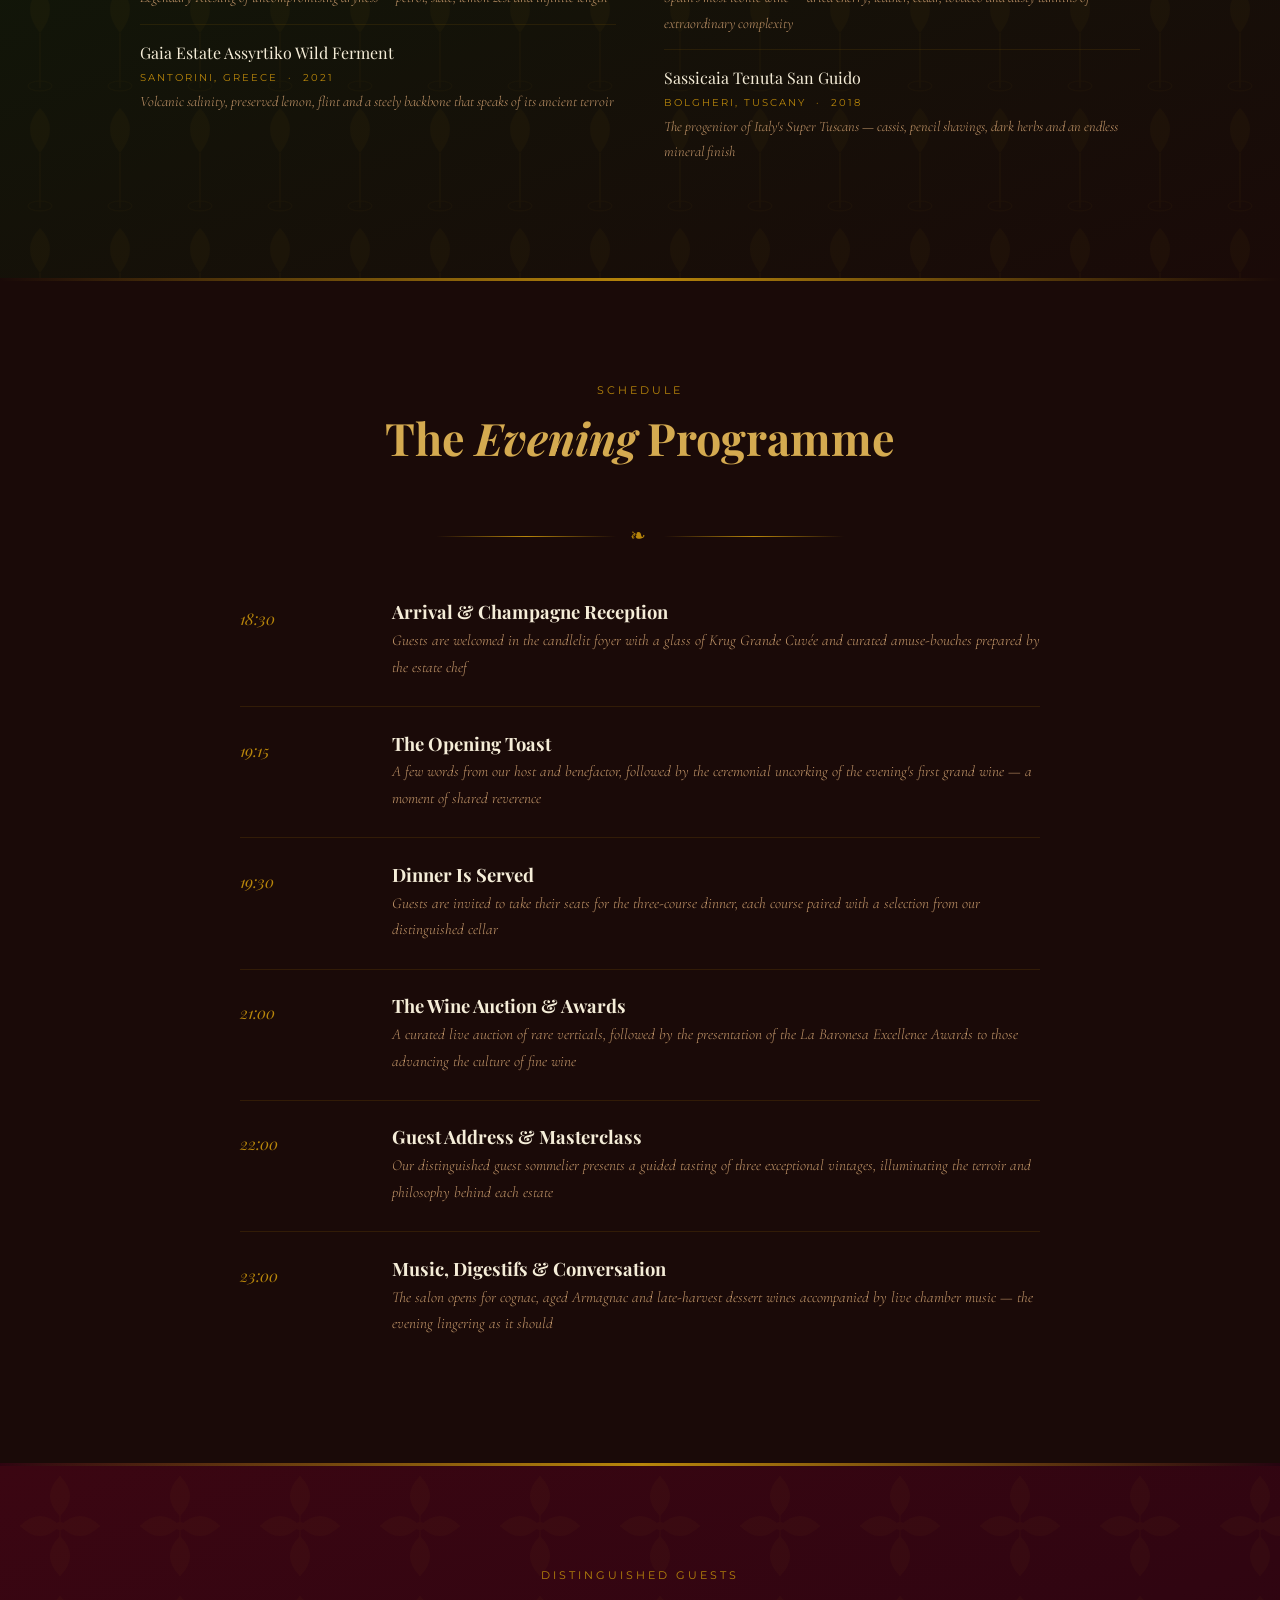
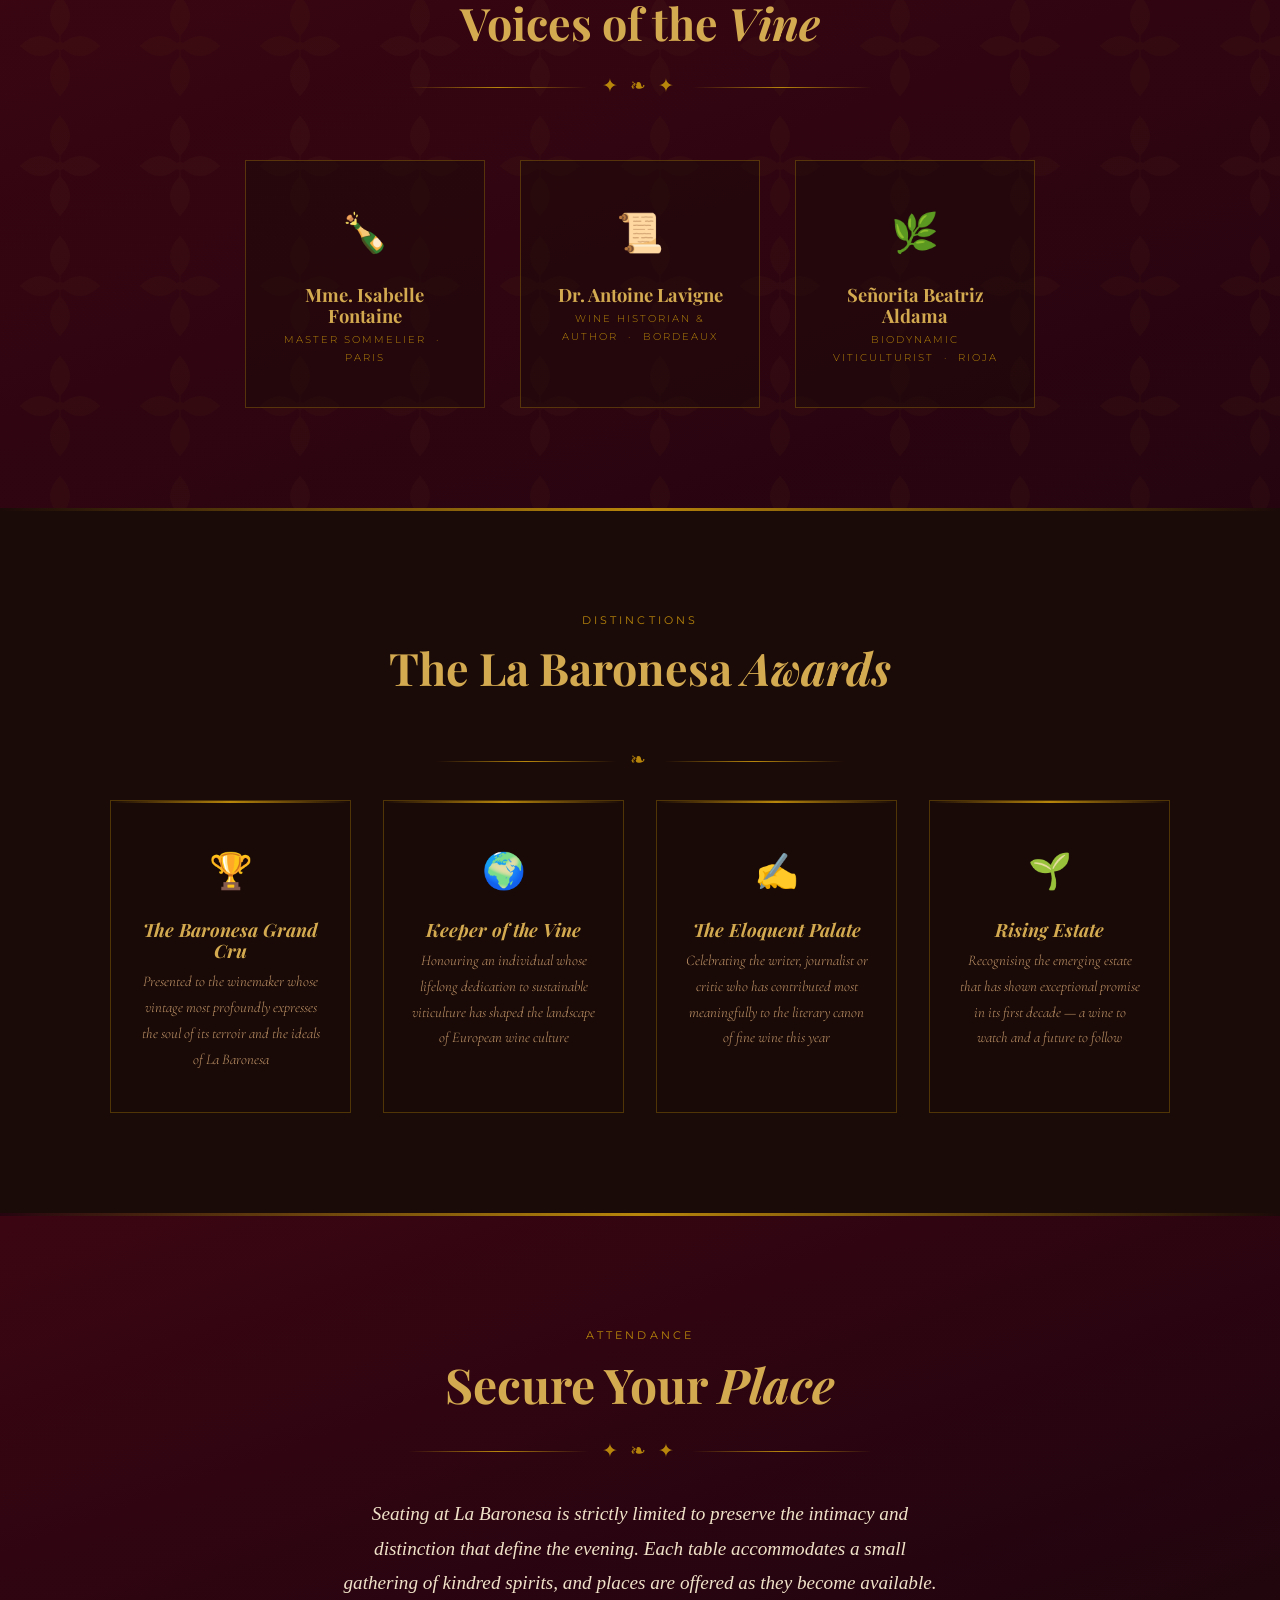
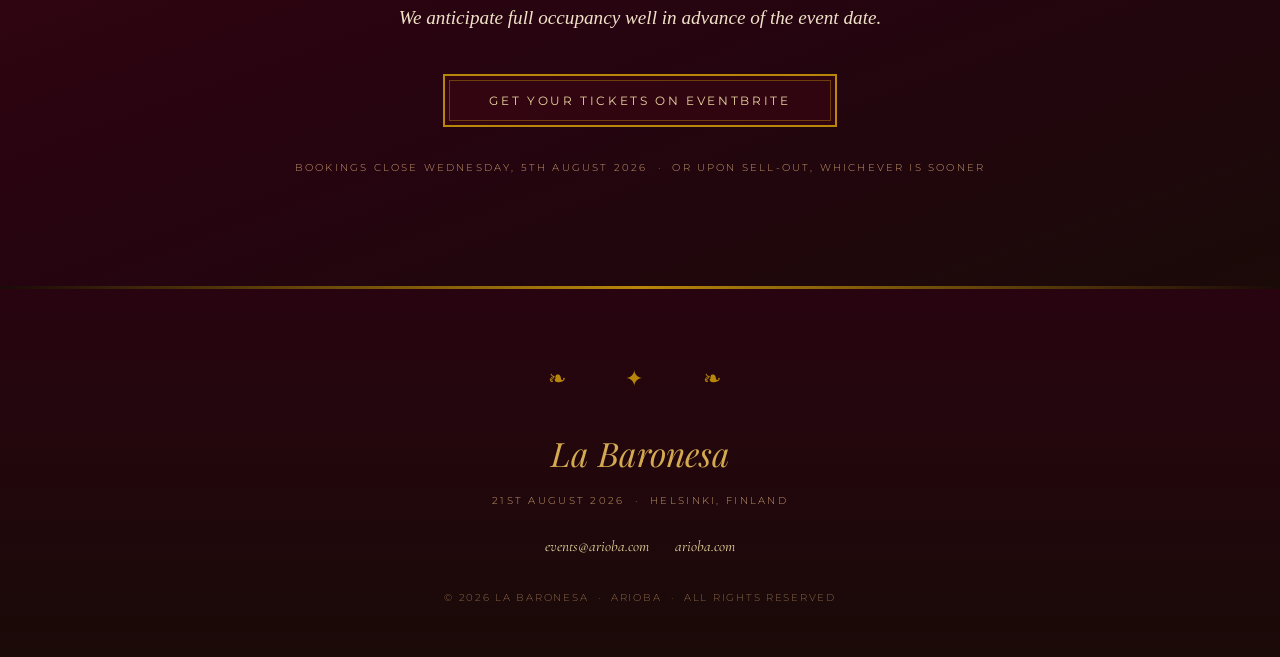
==== commit 63093c97: "correct wording" ====
--- a/index.html
+++ b/index.html
@@ -106,8 +106,8 @@
         <p class="dress-code-rule">Ladies are invited to wear a full-length gown or an elegant cocktail dress. Gentlemen are required to wear a tuxedo or a black suit. Casual dress is not permitted.</p>
 
         <div class="dress-code-boards" role="list">
-          <a class="dress-board" href="https://pin.it/4fusInB5Q" target="_blank" rel="noopener noreferrer">Dress Mood Vision</a>
-          <a class="dress-board" href="https://pin.it/1NRxevU7A" target="_blank" rel="noopener noreferrer">Suit Mood Vision</a>
+          <a class="dress-board" href="https://pin.it/4fusInB5Q" target="_blank" rel="noopener noreferrer">Dress Mood Board</a>
+          <a class="dress-board" href="https://pin.it/1NRxevU7A" target="_blank" rel="noopener noreferrer">Suit Mood Board</a>
         </div>
       </div>
     </section>
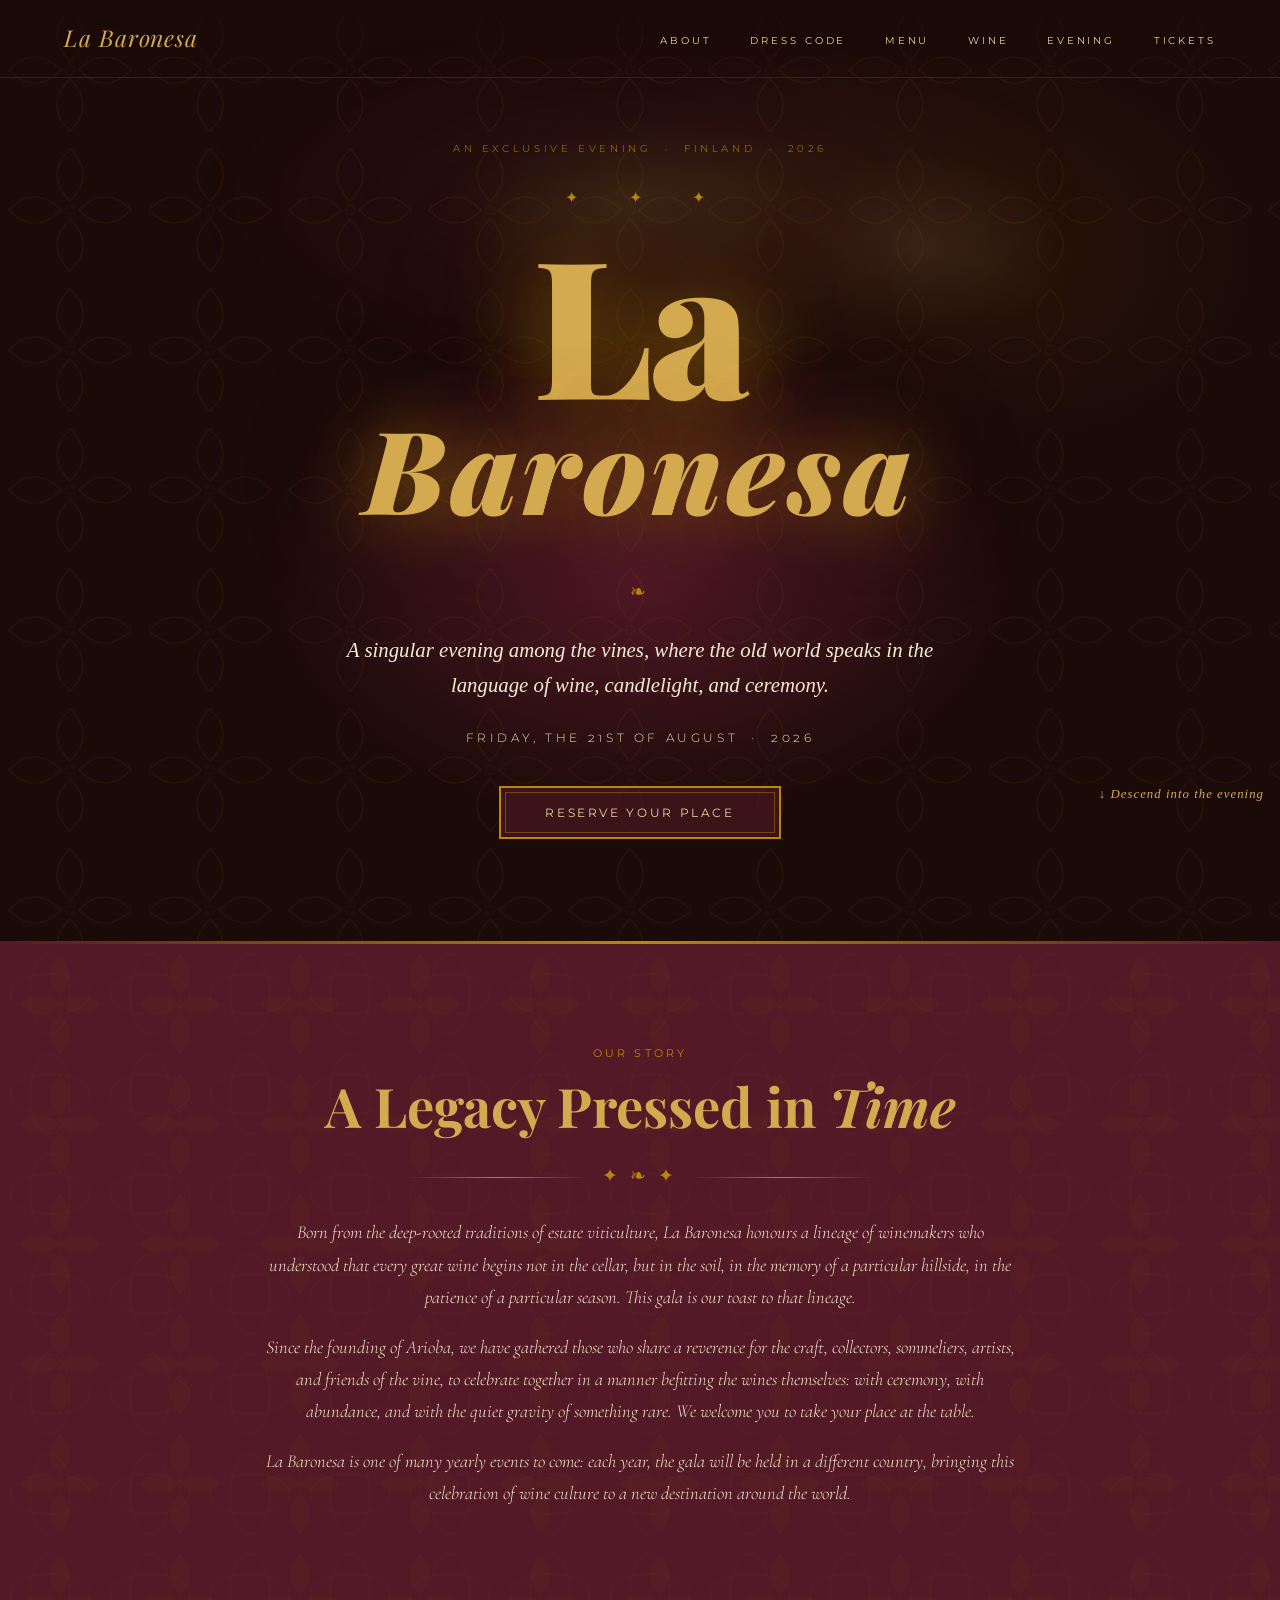
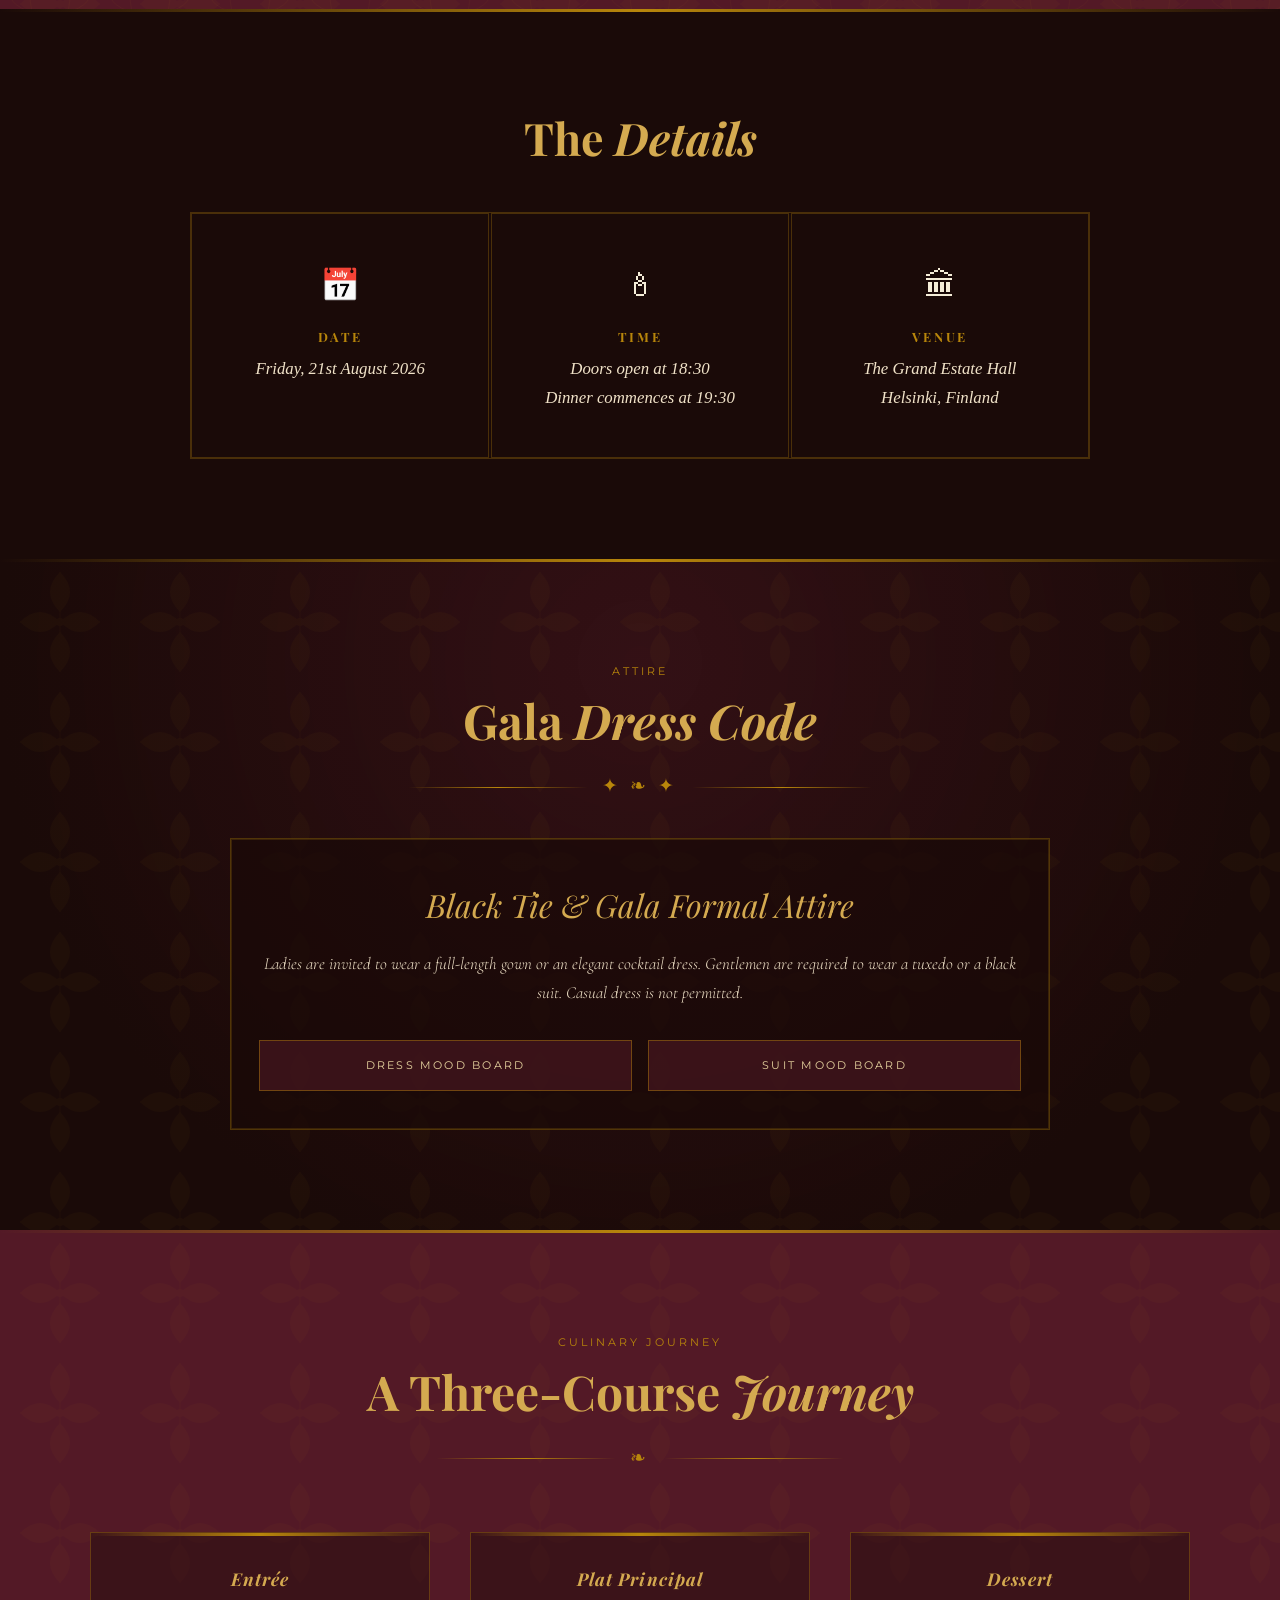
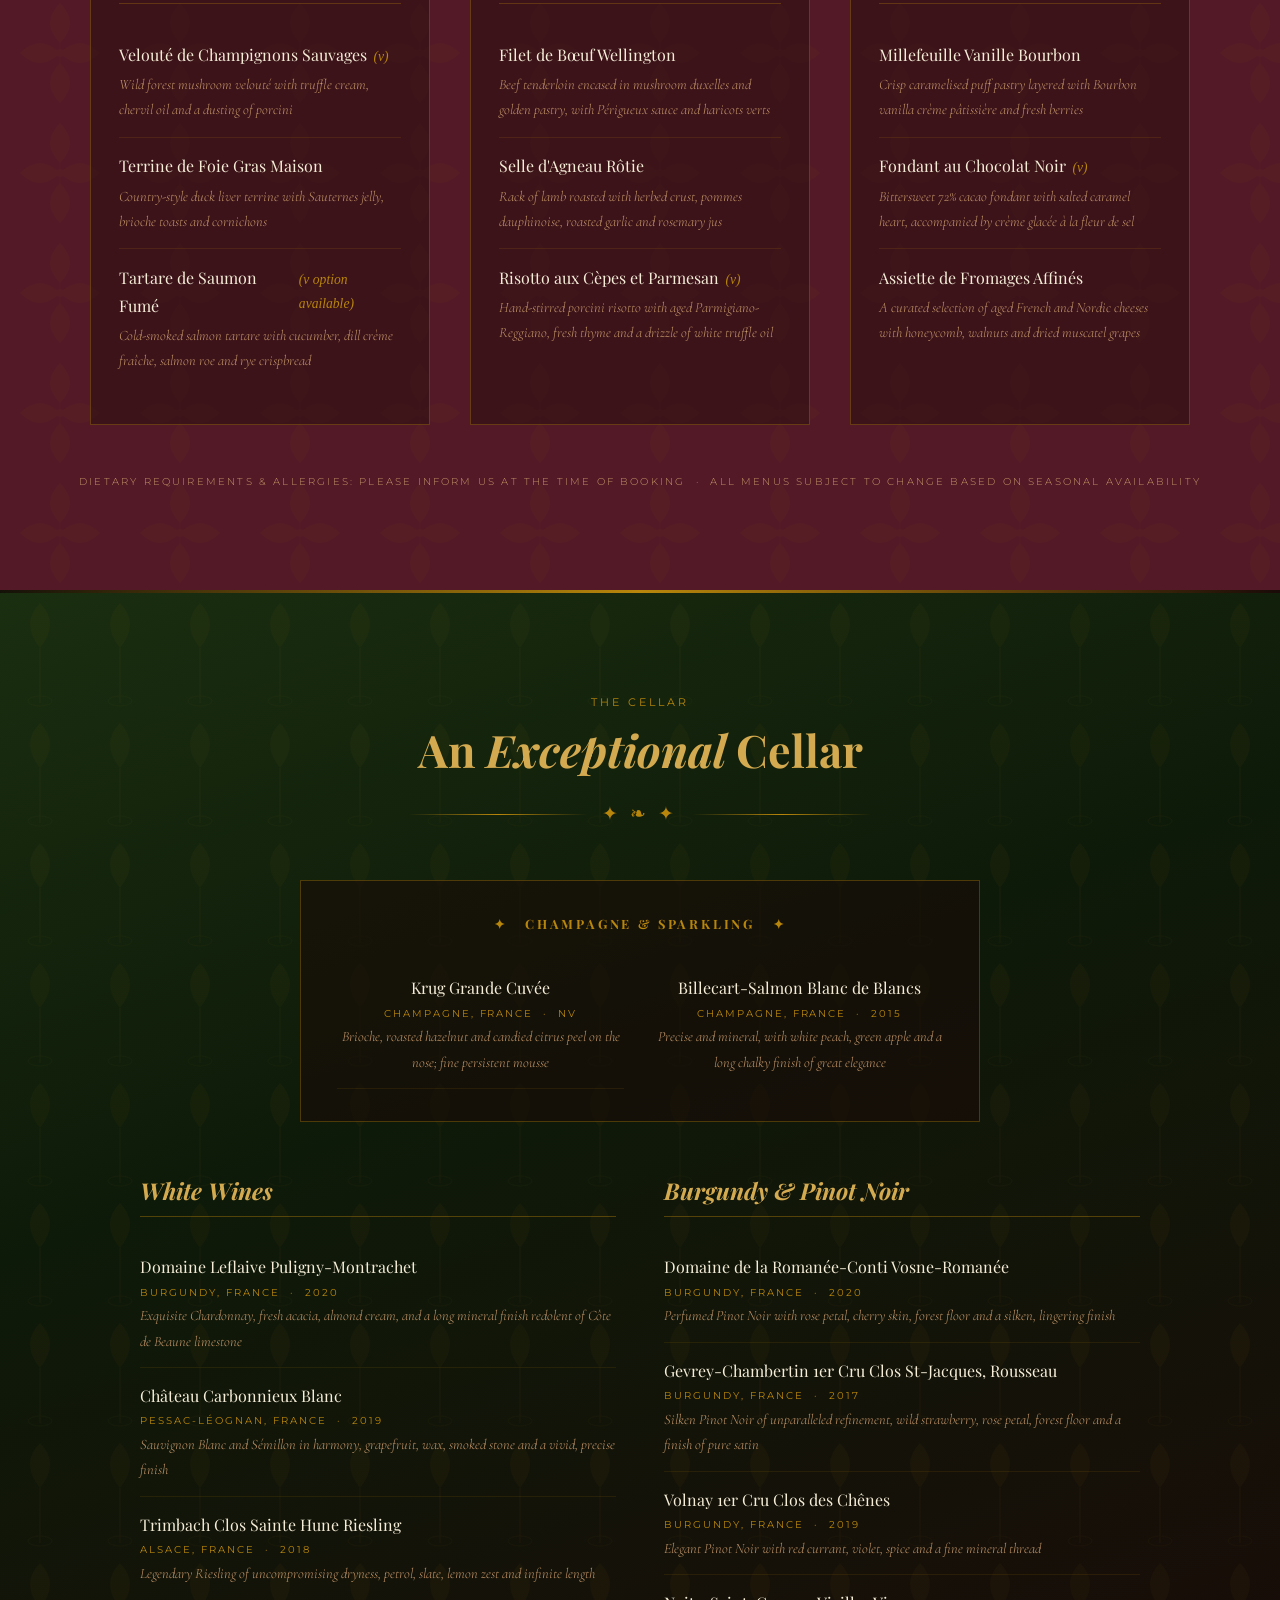
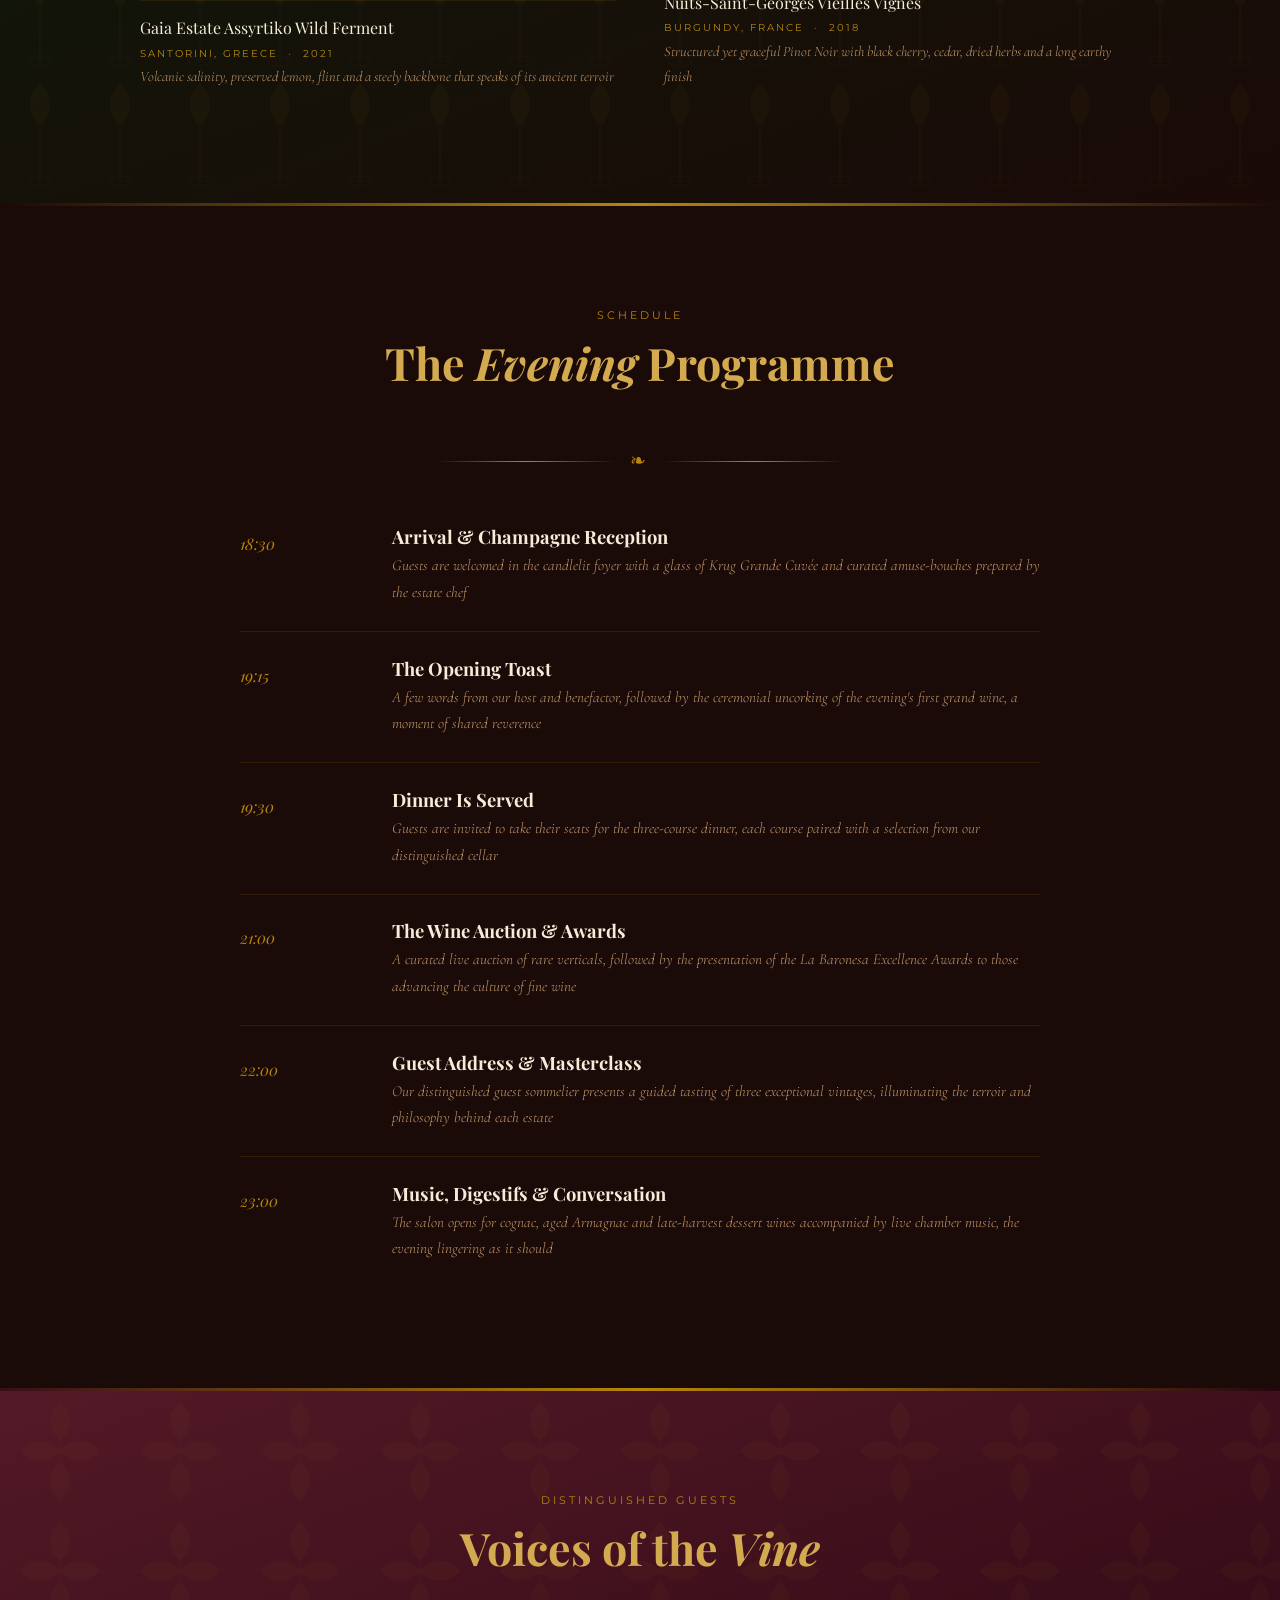
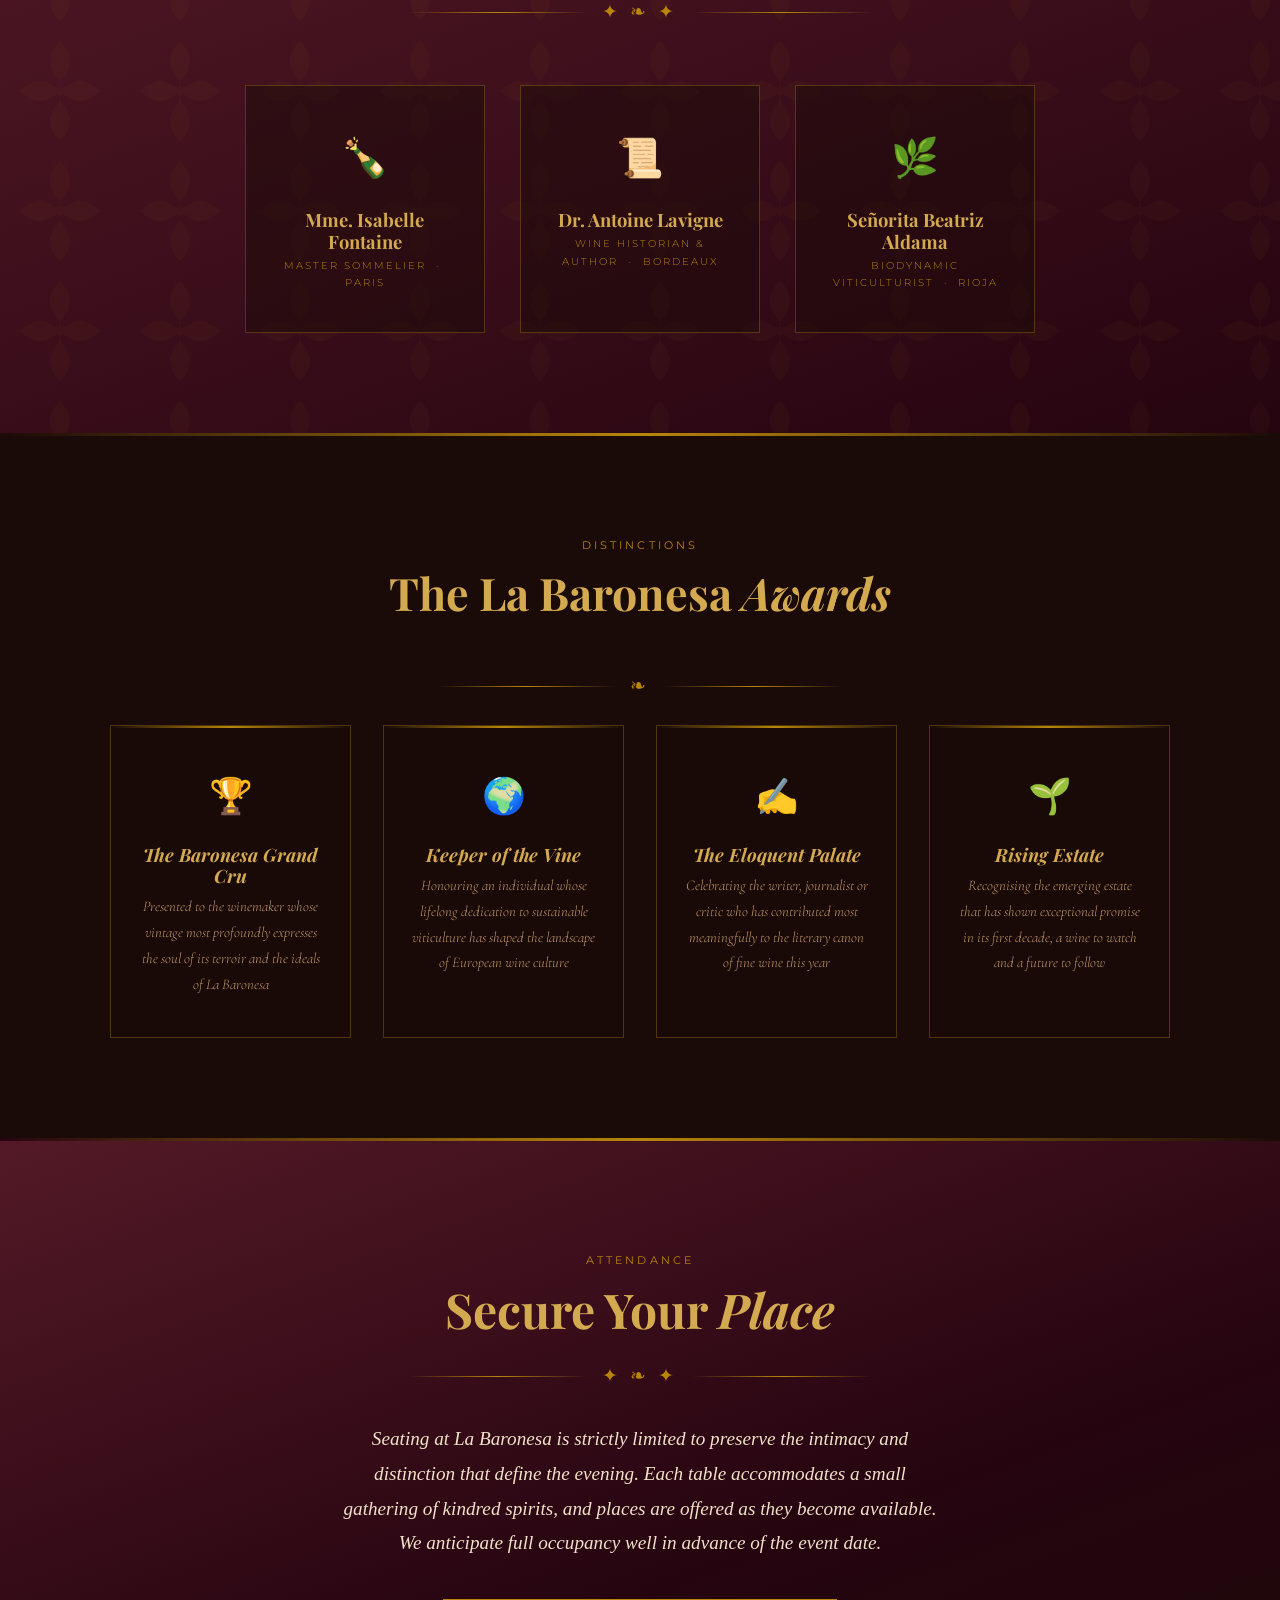
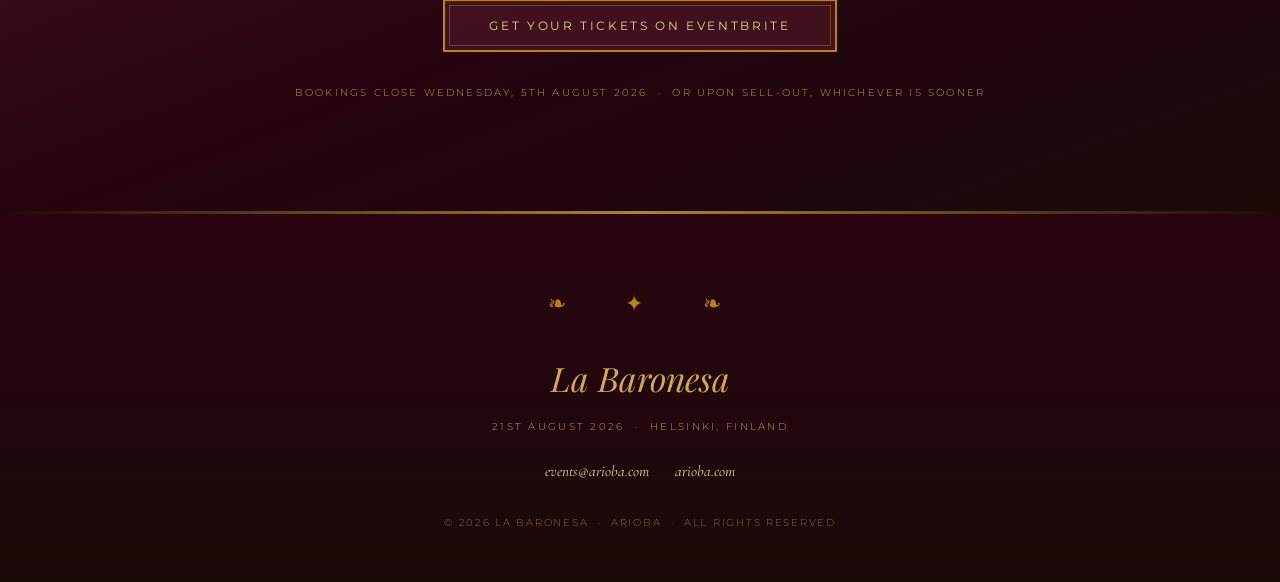
==== commit 11547f00: "change color" ====
--- a/index.html
+++ b/index.html
@@ -1,451 +1,673 @@
 <!DOCTYPE html>
 <html lang="en">
-<head>
-  <meta charset="UTF-8" />
-  <meta name="viewport" content="width=device-width, initial-scale=1.0" />
-  <title>La Baronesa — An Exclusive Winery Gala · Finland 2026</title>
-  <link rel="preconnect" href="https://fonts.googleapis.com" />
-  <link rel="preconnect" href="https://fonts.gstatic.com" crossorigin />
-  <link href="https://fonts.googleapis.com/css2?family=Playfair+Display:ital,wght@0,400;0,700;0,900;1,400;1,700;1,900&family=IM+Fell+English:ital@0;1&family=Cormorant+Garamond:ital,wght@0,300;0,400;1,300;1,400&family=Montserrat:wght@300;400&display=swap" rel="stylesheet" />
-  <link rel="stylesheet" href="style.css" />
-</head>
-<body>
-
-  <!-- Navigation -->
-  <header role="banner">
-    <nav aria-label="Main navigation">
-      <a href="#hero" class="nav-logo">La Baronesa</a>
-      <ul class="nav-links" role="list">
-        <li><a href="#about">About</a></li>
-        <li><a href="#dress-code">Dress Code</a></li>
-        <li><a href="#menu">Menu</a></li>
-        <li><a href="#wine">Wine</a></li>
-        <li><a href="#programme">Evening</a></li>
-        <li><a href="#tickets">Tickets</a></li>
-      </ul>
-    </nav>
-  </header>
-
-  <main>
-
-    <!-- Hero -->
-    <section id="hero" aria-labelledby="hero-title">
-      <p class="hero-eyebrow">An Exclusive Evening &nbsp;·&nbsp; Finland &nbsp;·&nbsp; 2026</p>
-      <span class="hero-crest" aria-hidden="true">🍷</span>
-      <span class="hero-ornament" aria-hidden="true">✦ &nbsp; ✦ &nbsp; ✦</span>
-      <h1 id="hero-title">
-        <span class="hero-title-la">La</span>
-        <span class="hero-title-baronesa">Baronesa</span>
-      </h1>
-      <div class="vine-rule" aria-hidden="true"><span>❧</span></div>
-      <!-- TODO: replace with real event subtitle -->
-      <p class="hero-subtitle">A singular evening among the vines, where the old world speaks in the language of wine, candlelight, and ceremony.</p>
-      <p class="hero-date">
-        <time datetime="2026-08-21">Thursday, the 21st of August &nbsp;·&nbsp; 2026</time>
-      </p>
-      <a href="#tickets" class="btn-cta">Reserve Your Place</a>
-      <span class="hero-scroll-hint" aria-hidden="true">↓ Descend into the evening</span>
-    </section>
-
-
-    <!-- About -->
-    <section id="about" class="section-border-top vine-bg" aria-labelledby="about-title">
-      <div class="about-inner">
-        <span class="section-tag">Our Story</span>
-        <h2 id="about-title">A Legacy Pressed in <span class="italic-gold">Time</span></h2>
-        <div class="vine-rule" aria-hidden="true"><span>✦ ❧ ✦</span></div>
-        <!-- TODO: replace with real winery history -->
-        <p>Born from the deep-rooted traditions of estate viticulture, La Baronesa honours a lineage of winemakers who understood that every great wine begins not in the cellar, but in the soil — in the memory of a particular hillside, in the patience of a particular season. This gala is our toast to that lineage.</p>
-        <!-- TODO: replace with real winery history -->
-        <p>Since the founding of Arioba, we have gathered those who share a reverence for the craft — collectors, sommeliers, artists, and friends of the vine — to celebrate together in a manner befitting the wines themselves: with ceremony, with abundance, and with the quiet gravity of something rare. We welcome you to take your place at the table.</p>
-        <p>La Baronesa is one of many yearly events to come: each year, the gala will be held in a different country, bringing this celebration of wine culture to a new destination around the world.</p>
-      </div>
-    </section>
-
-
-    <!-- Event Details -->
-    <section id="details" class="section-border-top" aria-labelledby="details-title">
-      <h2 id="details-title">The <span class="italic-gold">Details</span></h2>
-      <ul class="details-grid" role="list">
-
-        <li class="detail-card">
-          <span class="detail-icon" aria-hidden="true">📅</span>
-          <h3>Date</h3>
-          <!-- TODO: replace with confirmed date -->
-          <p><time datetime="2026-08-21">Thursday, 21st August 2026</time></p>
-        </li>
-
-        <li class="detail-card">
-          <span class="detail-icon" aria-hidden="true">🕯</span>
-          <h3>Time</h3>
-          <!-- TODO: replace with confirmed time -->
-          <p>Doors open at <time datetime="18:30">18:30</time><br />Dinner commences at <time datetime="19:30">19:30</time></p>
-        </li>
-
-        <li class="detail-card">
-          <span class="detail-icon" aria-hidden="true">🏛</span>
-          <h3>Venue</h3>
-          <!-- TODO: replace with real venue name and address -->
-          <p>The Grand Estate Hall<br />Helsinki, Finland</p>
-        </li>
-
-      </ul>
-    </section>
-
-
-    <!-- Dress Code -->
-    <section id="dress-code" class="section-border-top vine-bg" aria-labelledby="dress-code-title">
-      <header class="section-header centred max-w">
-        <span class="section-tag">Attire</span>
-        <h2 id="dress-code-title">Gala <span class="italic-gold">Dress Code</span></h2>
-        <div class="vine-rule" aria-hidden="true"><span>✦ ❧ ✦</span></div>
-      </header>
-
-      <div class="dress-code-panel">
-        <p class="dress-code-lead">Black Tie &amp; Gala Formal Attire</p>
-        <p class="dress-code-rule">Ladies are invited to wear a full-length gown or an elegant cocktail dress. Gentlemen are required to wear a tuxedo or a black suit. Casual dress is not permitted.</p>
-
-        <div class="dress-code-boards" role="list">
-          <a class="dress-board" href="https://pin.it/4fusInB5Q" target="_blank" rel="noopener noreferrer">Dress Mood Board</a>
-          <a class="dress-board" href="https://pin.it/1NRxevU7A" target="_blank" rel="noopener noreferrer">Suit Mood Board</a>
+  <head>
+    <meta charset="UTF-8" />
+    <meta name="viewport" content="width=device-width, initial-scale=1.0" />
+    <title>La Baronesa | An Exclusive Winery Gala · Finland 2026</title>
+    <link rel="preconnect" href="https://fonts.googleapis.com" />
+    <link rel="preconnect" href="https://fonts.gstatic.com" crossorigin />
+    <link
+      href="https://fonts.googleapis.com/css2?family=Playfair+Display:ital,wght@0,400;0,700;0,900;1,400;1,700;1,900&family=IM+Fell+English:ital@0;1&family=Cormorant+Garamond:ital,wght@0,300;0,400;1,300;1,400&family=Montserrat:wght@300;400&display=swap"
+      rel="stylesheet"
+    />
+    <link rel="stylesheet" href="style.css" />
+  </head>
+  <body>
+    <!-- Navigation -->
+    <header role="banner">
+      <nav aria-label="Main navigation">
+        <a href="#hero" class="nav-logo">La Baronesa</a>
+        <ul class="nav-links" role="list">
+          <li><a href="#about">About</a></li>
+          <li><a href="#dress-code">Dress Code</a></li>
+          <li><a href="#menu">Menu</a></li>
+          <li><a href="#wine">Wine</a></li>
+          <li><a href="#programme">Evening</a></li>
+          <li><a href="#tickets">Tickets</a></li>
+        </ul>
+      </nav>
+    </header>
+
+    <main>
+      <!-- Hero -->
+      <section id="hero" aria-labelledby="hero-title">
+        <p class="hero-eyebrow">
+          An Exclusive Evening &nbsp;·&nbsp; Finland &nbsp;·&nbsp; 2026
+        </p>
+        <span class="hero-ornament" aria-hidden="true"
+          >✦ &nbsp; ✦ &nbsp; ✦</span
+        >
+        <h1 id="hero-title">
+          <span class="hero-title-la">La</span>
+          <span class="hero-title-baronesa">Baronesa</span>
+        </h1>
+        <div class="vine-rule" aria-hidden="true"><span>❧</span></div>
+        <!-- TODO: replace with real event subtitle -->
+        <p class="hero-subtitle">
+          A singular evening among the vines, where the old world speaks in the
+          language of wine, candlelight, and ceremony.
+        </p>
+        <p class="hero-date">
+          <time datetime="2026-08-21"
+            >Friday, the 21st of August &nbsp;·&nbsp; 2026</time
+          >
+        </p>
+        <a href="#tickets" class="btn-cta">Reserve Your Place</a>
+        <span class="hero-scroll-hint" aria-hidden="true"
+          >↓ Descend into the evening</span
+        >
+      </section>
+
+      <!-- About -->
+      <section
+        id="about"
+        class="section-border-top vine-bg"
+        aria-labelledby="about-title"
+      >
+        <div class="about-inner">
+          <span class="section-tag">Our Story</span>
+          <h2 id="about-title">
+            A Legacy Pressed in <span class="italic-gold">Time</span>
+          </h2>
+          <div class="vine-rule" aria-hidden="true"><span>✦ ❧ ✦</span></div>
+          <!-- TODO: replace with real winery history -->
+          <p>
+            Born from the deep-rooted traditions of estate viticulture, La
+            Baronesa honours a lineage of winemakers who understood that every
+            great wine begins not in the cellar, but in the soil, in the memory
+            of a particular hillside, in the patience of a particular season.
+            This gala is our toast to that lineage.
+          </p>
+          <!-- TODO: replace with real winery history -->
+          <p>
+            Since the founding of Arioba, we have gathered those who share a
+            reverence for the craft, collectors, sommeliers, artists, and
+            friends of the vine, to celebrate together in a manner befitting
+            the wines themselves: with ceremony, with abundance, and with the
+            quiet gravity of something rare. We welcome you to take your place
+            at the table.
+          </p>
+          <p>
+            La Baronesa is one of many yearly events to come: each year, the
+            gala will be held in a different country, bringing this celebration
+            of wine culture to a new destination around the world.
+          </p>
         </div>
-      </div>
-    </section>
-
-
-    <!-- Dinner Menu -->
-    <section id="menu" class="section-border-top vine-bg" aria-labelledby="menu-title">
-      <header class="section-header centred">
-        <span class="section-tag">Culinary Journey</span>
-        <h2 id="menu-title">A Three-Course <span class="italic-gold">Journey</span></h2>
-        <div class="vine-rule" aria-hidden="true"><span>❧</span></div>
-      </header>
-
-      <div class="menu-columns">
-
-        <!-- Entrée -->
-        <article class="menu-col" aria-labelledby="menu-entree">
-          <h3 class="menu-col-heading" id="menu-entree">Entrée</h3>
-          <!-- TODO: replace with confirmed starter dishes -->
-          <ul role="list">
-            <li class="menu-item">
-              <div class="menu-item-name">Velouté de Champignons Sauvages <span class="menu-item-v">(v)</span></div>
-              <p class="menu-item-desc">Wild forest mushroom velouté with truffle cream, chervil oil and a dusting of porcini</p>
-            </li>
-            <li class="menu-item">
-              <div class="menu-item-name">Terrine de Foie Gras Maison</div>
-              <p class="menu-item-desc">Country-style duck liver terrine with Sauternes jelly, brioche toasts and cornichons</p>
-            </li>
-            <li class="menu-item">
-              <div class="menu-item-name">Tartare de Saumon Fumé <span class="menu-item-v">(v option available)</span></div>
-              <p class="menu-item-desc">Cold-smoked salmon tartare with cucumber, dill crème fraîche, salmon roe and rye crispbread</p>
-            </li>
-          </ul>
-        </article>
-
-        <!-- Main Course -->
-        <article class="menu-col" aria-labelledby="menu-main">
-          <h3 class="menu-col-heading" id="menu-main">Plat Principal</h3>
-          <!-- TODO: replace with confirmed main course dishes -->
-          <ul role="list">
-            <li class="menu-item">
-              <div class="menu-item-name">Filet de Bœuf Wellington</div>
-              <p class="menu-item-desc">Beef tenderloin encased in mushroom duxelles and golden pastry, with Périgueux sauce and haricots verts</p>
-            </li>
-            <li class="menu-item">
-              <div class="menu-item-name">Selle d'Agneau Rôtie</div>
-              <p class="menu-item-desc">Rack of lamb roasted with herbed crust, pommes dauphinoise, roasted garlic and rosemary jus</p>
-            </li>
-            <li class="menu-item">
-              <div class="menu-item-name">Risotto aux Cèpes et Parmesan <span class="menu-item-v">(v)</span></div>
-              <p class="menu-item-desc">Hand-stirred porcini risotto with aged Parmigiano-Reggiano, fresh thyme and a drizzle of white truffle oil</p>
-            </li>
-          </ul>
-        </article>
-
-        <!-- Dessert -->
-        <article class="menu-col" aria-labelledby="menu-dessert">
-          <h3 class="menu-col-heading" id="menu-dessert">Dessert</h3>
-          <!-- TODO: replace with confirmed dessert dishes -->
-          <ul role="list">
-            <li class="menu-item">
-              <div class="menu-item-name">Millefeuille Vanille Bourbon</div>
-              <p class="menu-item-desc">Crisp caramelised puff pastry layered with Bourbon vanilla crème pâtissière and fresh berries</p>
-            </li>
-            <li class="menu-item">
-              <div class="menu-item-name">Fondant au Chocolat Noir <span class="menu-item-v">(v)</span></div>
-              <p class="menu-item-desc">Bittersweet 72% cacao fondant with salted caramel heart, accompanied by crème glacée à la fleur de sel</p>
-            </li>
-            <li class="menu-item">
-              <div class="menu-item-name">Assiette de Fromages Affinés</div>
-              <p class="menu-item-desc">A curated selection of aged French and Nordic cheeses with honeycomb, walnuts and dried muscatel grapes</p>
-            </li>
-          </ul>
-        </article>
-
-      </div>
-
-      <!-- TODO: replace with real dietary contact information -->
-      <p class="menu-footer-note">Dietary requirements &amp; allergies: please inform us at the time of booking &nbsp;·&nbsp; All menus subject to change based on seasonal availability</p>
-    </section>
-
-
-    <!-- Wine Menu -->
-    <section id="wine" class="section-border-top" aria-labelledby="wine-title">
-      <header class="section-header centred max-w">
-        <span class="section-tag">The Cellar</span>
-        <h2 id="wine-title">An <span class="italic-gold">Exceptional</span> Cellar</h2>
-        <div class="vine-rule" aria-hidden="true"><span>✦ ❧ ✦</span></div>
-      </header>
-
-      <!-- Champagne & Sparkling -->
-      <div class="champagne-panel" role="region" aria-label="Champagne and Sparkling">
-        <p class="champagne-panel-heading" aria-hidden="true">✦ &nbsp; Champagne &amp; Sparkling &nbsp; ✦</p>
-        <ul class="champagne-pair" role="list">
-          <!-- TODO: replace with real champagne selections -->
-          <li class="wine-entry">
-            <div class="wine-name">Krug Grande Cuvée</div>
-            <div class="wine-meta">Champagne, France &nbsp;·&nbsp; NV</div>
-            <p class="wine-note">Brioche, roasted hazelnut and candied citrus peel on the nose; fine persistent mousse</p>
-          </li>
-          <li class="wine-entry">
-            <div class="wine-name">Billecart-Salmon Blanc de Blancs</div>
-            <div class="wine-meta">Champagne, France &nbsp;·&nbsp; 2015</div>
-            <p class="wine-note">Precise and mineral, with white peach, green apple and a long chalky finish of great elegance</p>
+      </section>
+
+      <!-- Event Details -->
+      <section
+        id="details"
+        class="section-border-top"
+        aria-labelledby="details-title"
+      >
+        <h2 id="details-title">The <span class="italic-gold">Details</span></h2>
+        <ul class="details-grid" role="list">
+          <li class="detail-card">
+            <span class="detail-icon" aria-hidden="true">📅</span>
+            <h3>Date</h3>
+            <!-- TODO: replace with confirmed date -->
+            <p><time datetime="2026-08-21">Friday, 21st August 2026</time></p>
+          </li>
+
+          <li class="detail-card">
+            <span class="detail-icon" aria-hidden="true">🕯</span>
+            <h3>Time</h3>
+            <!-- TODO: replace with confirmed time -->
+            <p>
+              Doors open at <time datetime="18:30">18:30</time><br />Dinner
+              commences at <time datetime="19:30">19:30</time>
+            </p>
+          </li>
+
+          <li class="detail-card">
+            <span class="detail-icon" aria-hidden="true">🏛</span>
+            <h3>Venue</h3>
+            <!-- TODO: replace with real venue name and address -->
+            <p>The Grand Estate Hall<br />Helsinki, Finland</p>
           </li>
         </ul>
-      </div>
-
-      <!-- White & Red Wines -->
-      <div class="wine-columns">
-
-        <div role="region" aria-labelledby="white-wines-heading">
-          <h3 class="wine-col-heading" id="white-wines-heading">White Wines</h3>
-          <!-- TODO: replace with real white wine selections -->
-          <ul role="list">
+      </section>
+
+      <!-- Dress Code -->
+      <section
+        id="dress-code"
+        class="section-border-top vine-bg"
+        aria-labelledby="dress-code-title"
+      >
+        <header class="section-header centred max-w">
+          <span class="section-tag">Attire</span>
+          <h2 id="dress-code-title">
+            Gala <span class="italic-gold">Dress Code</span>
+          </h2>
+          <div class="vine-rule" aria-hidden="true"><span>✦ ❧ ✦</span></div>
+        </header>
+
+        <div class="dress-code-panel">
+          <p class="dress-code-lead">Black Tie &amp; Gala Formal Attire</p>
+          <p class="dress-code-rule">
+            Ladies are invited to wear a full-length gown or an elegant cocktail
+            dress. Gentlemen are required to wear a tuxedo or a black suit.
+            Casual dress is not permitted.
+          </p>
+
+          <div class="dress-code-boards" role="list">
+            <a
+              class="dress-board"
+              href="https://pin.it/4fusInB5Q"
+              target="_blank"
+              rel="noopener noreferrer"
+              >Dress Mood Board</a
+            >
+            <a
+              class="dress-board"
+              href="https://pin.it/1NRxevU7A"
+              target="_blank"
+              rel="noopener noreferrer"
+              >Suit Mood Board</a
+            >
+          </div>
+        </div>
+      </section>
+
+      <!-- Dinner Menu -->
+      <section
+        id="menu"
+        class="section-border-top vine-bg"
+        aria-labelledby="menu-title"
+      >
+        <header class="section-header centred">
+          <span class="section-tag">Culinary Journey</span>
+          <h2 id="menu-title">
+            A Three-Course <span class="italic-gold">Journey</span>
+          </h2>
+          <div class="vine-rule" aria-hidden="true"><span>❧</span></div>
+        </header>
+
+        <div class="menu-columns">
+          <!-- Entrée -->
+          <article class="menu-col" aria-labelledby="menu-entree">
+            <h3 class="menu-col-heading" id="menu-entree">Entrée</h3>
+            <!-- TODO: replace with confirmed starter dishes -->
+            <ul role="list">
+              <li class="menu-item">
+                <div class="menu-item-name">
+                  Velouté de Champignons Sauvages
+                  <span class="menu-item-v">(v)</span>
+                </div>
+                <p class="menu-item-desc">
+                  Wild forest mushroom velouté with truffle cream, chervil oil
+                  and a dusting of porcini
+                </p>
+              </li>
+              <li class="menu-item">
+                <div class="menu-item-name">Terrine de Foie Gras Maison</div>
+                <p class="menu-item-desc">
+                  Country-style duck liver terrine with Sauternes jelly, brioche
+                  toasts and cornichons
+                </p>
+              </li>
+              <li class="menu-item">
+                <div class="menu-item-name">
+                  Tartare de Saumon Fumé
+                  <span class="menu-item-v">(v option available)</span>
+                </div>
+                <p class="menu-item-desc">
+                  Cold-smoked salmon tartare with cucumber, dill crème fraîche,
+                  salmon roe and rye crispbread
+                </p>
+              </li>
+            </ul>
+          </article>
+
+          <!-- Main Course -->
+          <article class="menu-col" aria-labelledby="menu-main">
+            <h3 class="menu-col-heading" id="menu-main">Plat Principal</h3>
+            <!-- TODO: replace with confirmed main course dishes -->
+            <ul role="list">
+              <li class="menu-item">
+                <div class="menu-item-name">Filet de Bœuf Wellington</div>
+                <p class="menu-item-desc">
+                  Beef tenderloin encased in mushroom duxelles and golden
+                  pastry, with Périgueux sauce and haricots verts
+                </p>
+              </li>
+              <li class="menu-item">
+                <div class="menu-item-name">Selle d'Agneau Rôtie</div>
+                <p class="menu-item-desc">
+                  Rack of lamb roasted with herbed crust, pommes dauphinoise,
+                  roasted garlic and rosemary jus
+                </p>
+              </li>
+              <li class="menu-item">
+                <div class="menu-item-name">
+                  Risotto aux Cèpes et Parmesan
+                  <span class="menu-item-v">(v)</span>
+                </div>
+                <p class="menu-item-desc">
+                  Hand-stirred porcini risotto with aged Parmigiano-Reggiano,
+                  fresh thyme and a drizzle of white truffle oil
+                </p>
+              </li>
+            </ul>
+          </article>
+
+          <!-- Dessert -->
+          <article class="menu-col" aria-labelledby="menu-dessert">
+            <h3 class="menu-col-heading" id="menu-dessert">Dessert</h3>
+            <!-- TODO: replace with confirmed dessert dishes -->
+            <ul role="list">
+              <li class="menu-item">
+                <div class="menu-item-name">Millefeuille Vanille Bourbon</div>
+                <p class="menu-item-desc">
+                  Crisp caramelised puff pastry layered with Bourbon vanilla
+                  crème pâtissière and fresh berries
+                </p>
+              </li>
+              <li class="menu-item">
+                <div class="menu-item-name">
+                  Fondant au Chocolat Noir <span class="menu-item-v">(v)</span>
+                </div>
+                <p class="menu-item-desc">
+                  Bittersweet 72% cacao fondant with salted caramel heart,
+                  accompanied by crème glacée à la fleur de sel
+                </p>
+              </li>
+              <li class="menu-item">
+                <div class="menu-item-name">Assiette de Fromages Affinés</div>
+                <p class="menu-item-desc">
+                  A curated selection of aged French and Nordic cheeses with
+                  honeycomb, walnuts and dried muscatel grapes
+                </p>
+              </li>
+            </ul>
+          </article>
+        </div>
+
+        <!-- TODO: replace with real dietary contact information -->
+        <p class="menu-footer-note">
+          Dietary requirements &amp; allergies: please inform us at the time of
+          booking &nbsp;·&nbsp; All menus subject to change based on seasonal
+          availability
+        </p>
+      </section>
+
+      <!-- Wine Menu -->
+      <section
+        id="wine"
+        class="section-border-top"
+        aria-labelledby="wine-title"
+      >
+        <header class="section-header centred max-w">
+          <span class="section-tag">The Cellar</span>
+          <h2 id="wine-title">
+            An <span class="italic-gold">Exceptional</span> Cellar
+          </h2>
+          <div class="vine-rule" aria-hidden="true"><span>✦ ❧ ✦</span></div>
+        </header>
+
+        <!-- Champagne & Sparkling -->
+        <div
+          class="champagne-panel"
+          role="region"
+          aria-label="Champagne and Sparkling"
+        >
+          <p class="champagne-panel-heading" aria-hidden="true">
+            ✦ &nbsp; Champagne &amp; Sparkling &nbsp; ✦
+          </p>
+          <ul class="champagne-pair" role="list">
+            <!-- TODO: replace with real champagne selections -->
             <li class="wine-entry">
-              <div class="wine-name">Domaine Leflaive Puligny-Montrachet</div>
-              <div class="wine-meta">Burgundy, France &nbsp;·&nbsp; 2020</div>
-              <p class="wine-note">Exquisite Chardonnay — fresh acacia, almond cream, and a long mineral finish redolent of Côte de Beaune limestone</p>
+              <div class="wine-name">Krug Grande Cuvée</div>
+              <div class="wine-meta">Champagne, France &nbsp;·&nbsp; NV</div>
+              <p class="wine-note">
+                Brioche, roasted hazelnut and candied citrus peel on the nose;
+                fine persistent mousse
+              </p>
             </li>
             <li class="wine-entry">
-              <div class="wine-name">Château Carbonnieux Blanc</div>
-              <div class="wine-meta">Pessac-Léognan, France &nbsp;·&nbsp; 2019</div>
-              <p class="wine-note">Sauvignon Blanc and Sémillon in harmony — grapefruit, wax, smoked stone and a vivid, precise finish</p>
-            </li>
-            <li class="wine-entry">
-              <div class="wine-name">Trimbach Clos Sainte Hune Riesling</div>
-              <div class="wine-meta">Alsace, France &nbsp;·&nbsp; 2018</div>
-              <p class="wine-note">Legendary Riesling of uncompromising dryness — petrol, slate, lemon zest and infinite length</p>
-            </li>
-            <li class="wine-entry">
-              <div class="wine-name">Gaia Estate Assyrtiko Wild Ferment</div>
-              <div class="wine-meta">Santorini, Greece &nbsp;·&nbsp; 2021</div>
-              <p class="wine-note">Volcanic salinity, preserved lemon, flint and a steely backbone that speaks of its ancient terroir</p>
+              <div class="wine-name">Billecart-Salmon Blanc de Blancs</div>
+              <div class="wine-meta">Champagne, France &nbsp;·&nbsp; 2015</div>
+              <p class="wine-note">
+                Precise and mineral, with white peach, green apple and a long
+                chalky finish of great elegance
+              </p>
             </li>
           </ul>
         </div>
 
-        <div role="region" aria-labelledby="red-wines-heading">
-          <h3 class="wine-col-heading" id="red-wines-heading">Red Wines</h3>
-          <!-- TODO: replace with real red wine selections -->
-          <ul role="list">
-            <li class="wine-entry">
-              <div class="wine-name">Château Pichon Baron</div>
-              <div class="wine-meta">Pauillac, Bordeaux &nbsp;·&nbsp; 2016</div>
-              <p class="wine-note">Cedar, blackcurrant, dark plum and violets — a structured Cabernet Sauvignon of great length and distinction</p>
-            </li>
-            <li class="wine-entry">
-              <div class="wine-name">Gevrey-Chambertin 1er Cru Clos St-Jacques — Rousseau</div>
-              <div class="wine-meta">Burgundy, France &nbsp;·&nbsp; 2017</div>
-              <p class="wine-note">Silken Pinot Noir of unparalleled refinement — wild strawberry, rose petal, forest floor and a finish of pure satin</p>
-            </li>
-            <li class="wine-entry">
-              <div class="wine-name">Vega Sicilia Único</div>
-              <div class="wine-meta">Ribera del Duero, Spain &nbsp;·&nbsp; 2012</div>
-              <p class="wine-note">Spain's most iconic wine — dried cherry, leather, cedar, tobacco and dusty tannins of extraordinary complexity</p>
-            </li>
-            <li class="wine-entry">
-              <div class="wine-name">Sassicaia Tenuta San Guido</div>
-              <div class="wine-meta">Bolgheri, Tuscany &nbsp;·&nbsp; 2018</div>
-              <p class="wine-note">The progenitor of Italy's Super Tuscans — cassis, pencil shavings, dark herbs and an endless mineral finish</p>
-            </li>
-          </ul>
+        <!-- White & Red Wines -->
+        <div class="wine-columns">
+          <div role="region" aria-labelledby="white-wines-heading">
+            <h3 class="wine-col-heading" id="white-wines-heading">
+              White Wines
+            </h3>
+            <!-- TODO: replace with real white wine selections -->
+            <ul role="list">
+              <li class="wine-entry">
+                <div class="wine-name">Domaine Leflaive Puligny-Montrachet</div>
+                <div class="wine-meta">Burgundy, France &nbsp;·&nbsp; 2020</div>
+                <p class="wine-note">
+                  Exquisite Chardonnay, fresh acacia, almond cream, and a long
+                  mineral finish redolent of Côte de Beaune limestone
+                </p>
+              </li>
+              <li class="wine-entry">
+                <div class="wine-name">Château Carbonnieux Blanc</div>
+                <div class="wine-meta">
+                  Pessac-Léognan, France &nbsp;·&nbsp; 2019
+                </div>
+                <p class="wine-note">
+                  Sauvignon Blanc and Sémillon in harmony, grapefruit, wax,
+                  smoked stone and a vivid, precise finish
+                </p>
+              </li>
+              <li class="wine-entry">
+                <div class="wine-name">Trimbach Clos Sainte Hune Riesling</div>
+                <div class="wine-meta">Alsace, France &nbsp;·&nbsp; 2018</div>
+                <p class="wine-note">
+                  Legendary Riesling of uncompromising dryness, petrol, slate,
+                  lemon zest and infinite length
+                </p>
+              </li>
+              <li class="wine-entry">
+                <div class="wine-name">Gaia Estate Assyrtiko Wild Ferment</div>
+                <div class="wine-meta">
+                  Santorini, Greece &nbsp;·&nbsp; 2021
+                </div>
+                <p class="wine-note">
+                  Volcanic salinity, preserved lemon, flint and a steely
+                  backbone that speaks of its ancient terroir
+                </p>
+              </li>
+            </ul>
+          </div>
+
+          <div role="region" aria-labelledby="red-wines-heading">
+            <h3 class="wine-col-heading" id="red-wines-heading">
+              Burgundy &amp; Pinot Noir
+            </h3>
+            <!-- TODO: replace with real Burgundy and Pinot Noir selections -->
+            <ul role="list">
+              <li class="wine-entry">
+                <div class="wine-name">
+                  Domaine de la Romanée-Conti Vosne-Romanée
+                </div>
+                <div class="wine-meta">Burgundy, France &nbsp;·&nbsp; 2020</div>
+                <p class="wine-note">
+                  Perfumed Pinot Noir with rose petal, cherry skin, forest floor
+                  and a silken, lingering finish
+                </p>
+              </li>
+              <li class="wine-entry">
+                <div class="wine-name">
+                  Gevrey-Chambertin 1er Cru Clos St-Jacques, Rousseau
+                </div>
+                <div class="wine-meta">Burgundy, France &nbsp;·&nbsp; 2017</div>
+                <p class="wine-note">
+                  Silken Pinot Noir of unparalleled refinement, wild
+                  strawberry, rose petal, forest floor and a finish of pure
+                  satin
+                </p>
+              </li>
+              <li class="wine-entry">
+                <div class="wine-name">Volnay 1er Cru Clos des Chênes</div>
+                <div class="wine-meta">Burgundy, France &nbsp;·&nbsp; 2019</div>
+                <p class="wine-note">
+                  Elegant Pinot Noir with red currant, violet, spice and a fine
+                  mineral thread
+                </p>
+              </li>
+              <li class="wine-entry">
+                <div class="wine-name">Nuits-Saint-Georges Vieilles Vignes</div>
+                <div class="wine-meta">Burgundy, France &nbsp;·&nbsp; 2018</div>
+                <p class="wine-note">
+                  Structured yet graceful Pinot Noir with black cherry, cedar,
+                  dried herbs and a long earthy finish
+                </p>
+              </li>
+            </ul>
+          </div>
         </div>
-
-      </div>
-    </section>
-
-
-    <!-- Evening Programme -->
-    <section id="programme" class="section-border-top" aria-labelledby="programme-title">
-      <header class="section-header centred">
-        <span class="section-tag">Schedule</span>
-        <h2 id="programme-title">The <span class="italic-gold">Evening</span> Programme</h2>
-        <div class="vine-rule" aria-hidden="true"><span>❧</span></div>
-      </header>
-
-      <!-- TODO: replace with confirmed programme times -->
-      <ol class="programme-list" role="list">
-
-        <li class="programme-item">
-          <time class="prog-time" datetime="18:30">18:30</time>
-          <div>
-            <h3 class="prog-title">Arrival &amp; Champagne Reception</h3>
-            <p class="prog-desc">Guests are welcomed in the candlelit foyer with a glass of Krug Grande Cuvée and curated amuse-bouches prepared by the estate chef</p>
-          </div>
-        </li>
-
-        <li class="programme-item">
-          <time class="prog-time" datetime="19:15">19:15</time>
-          <div>
-            <h3 class="prog-title">The Opening Toast</h3>
-            <p class="prog-desc">A few words from our host and benefactor, followed by the ceremonial uncorking of the evening's first grand wine — a moment of shared reverence</p>
-          </div>
-        </li>
-
-        <li class="programme-item">
-          <time class="prog-time" datetime="19:30">19:30</time>
-          <div>
-            <h3 class="prog-title">Dinner Is Served</h3>
-            <p class="prog-desc">Guests are invited to take their seats for the three-course dinner, each course paired with a selection from our distinguished cellar</p>
-          </div>
-        </li>
-
-        <li class="programme-item">
-          <time class="prog-time" datetime="21:00">21:00</time>
-          <div>
-            <h3 class="prog-title">The Wine Auction &amp; Awards</h3>
-            <p class="prog-desc">A curated live auction of rare verticals, followed by the presentation of the La Baronesa Excellence Awards to those advancing the culture of fine wine</p>
-          </div>
-        </li>
-
-        <li class="programme-item">
-          <time class="prog-time" datetime="22:00">22:00</time>
-          <div>
-            <h3 class="prog-title">Guest Address &amp; Masterclass</h3>
-            <p class="prog-desc">Our distinguished guest sommelier presents a guided tasting of three exceptional vintages, illuminating the terroir and philosophy behind each estate</p>
-          </div>
-        </li>
-
-        <li class="programme-item">
-          <time class="prog-time" datetime="23:00">23:00</time>
-          <div>
-            <h3 class="prog-title">Music, Digestifs &amp; Conversation</h3>
-            <p class="prog-desc">The salon opens for cognac, aged Armagnac and late-harvest dessert wines accompanied by live chamber music — the evening lingering as it should</p>
-          </div>
-        </li>
-
-      </ol>
-    </section>
-
-
-    <!-- Distinguished Guests -->
-    <section id="guests" class="section-border-top vine-bg centred" aria-labelledby="guests-title">
-      <span class="section-tag">Distinguished Guests</span>
-      <h2 id="guests-title">Voices of the <span class="italic-gold">Vine</span></h2>
-      <div class="vine-rule" aria-hidden="true"><span>✦ ❧ ✦</span></div>
-
-      <!-- TODO: replace with real speaker names, titles, and details -->
-      <ul class="guests-row" role="list">
-
-        <li class="guest-card">
-          <span class="guest-icon" aria-hidden="true">🍾</span>
-          <h3 class="guest-name">Mme. Isabelle Fontaine</h3>
-          <p class="guest-title">Master Sommelier &nbsp;·&nbsp; Paris</p>
-        </li>
-
-        <li class="guest-card">
-          <span class="guest-icon" aria-hidden="true">📜</span>
-          <h3 class="guest-name">Dr. Antoine Lavigne</h3>
-          <p class="guest-title">Wine Historian &amp; Author &nbsp;·&nbsp; Bordeaux</p>
-        </li>
-
-        <li class="guest-card">
-          <span class="guest-icon" aria-hidden="true">🌿</span>
-          <h3 class="guest-name">Señorita Beatriz Aldama</h3>
-          <p class="guest-title">Biodynamic Viticulturist &nbsp;·&nbsp; Rioja</p>
-        </li>
-
-      </ul>
-    </section>
-
-
-    <!-- Awards -->
-    <section id="awards" class="section-border-top" aria-labelledby="awards-title">
-      <header class="section-header centred">
-        <span class="section-tag">Distinctions</span>
-        <h2 id="awards-title">The La Baronesa <span class="italic-gold">Awards</span></h2>
-        <div class="vine-rule" aria-hidden="true"><span>❧</span></div>
-      </header>
-
-      <!-- TODO: replace with real award names and descriptions -->
-      <ul class="awards-grid" role="list">
-
-        <li class="award-card">
-          <span class="award-icon" aria-hidden="true">🏆</span>
-          <h3 class="award-name">The Baronesa Grand Cru</h3>
-          <p class="award-desc">Presented to the winemaker whose vintage most profoundly expresses the soul of its terroir and the ideals of La Baronesa</p>
-        </li>
-
-        <li class="award-card">
-          <span class="award-icon" aria-hidden="true">🌍</span>
-          <h3 class="award-name">Keeper of the Vine</h3>
-          <p class="award-desc">Honouring an individual whose lifelong dedication to sustainable viticulture has shaped the landscape of European wine culture</p>
-        </li>
-
-        <li class="award-card">
-          <span class="award-icon" aria-hidden="true">✍️</span>
-          <h3 class="award-name">The Eloquent Palate</h3>
-          <p class="award-desc">Celebrating the writer, journalist or critic who has contributed most meaningfully to the literary canon of fine wine this year</p>
-        </li>
-
-        <li class="award-card">
-          <span class="award-icon" aria-hidden="true">🌱</span>
-          <h3 class="award-name">Rising Estate</h3>
-          <p class="award-desc">Recognising the emerging estate that has shown exceptional promise in its first decade — a wine to watch and a future to follow</p>
-        </li>
-
-      </ul>
-    </section>
-
-
-    <!-- Tickets -->
-    <section id="tickets" class="section-border-top centred" aria-labelledby="tickets-title">
-      <span class="section-tag">Attendance</span>
-      <h2 id="tickets-title">Secure Your <span class="italic-gold">Place</span></h2>
-      <div class="vine-rule" aria-hidden="true"><span>✦ ❧ ✦</span></div>
-
-      <!-- TODO: replace with real ticketing copy and link -->
-      <p class="tickets-para">Seating at La Baronesa is strictly limited to preserve the intimacy and distinction that define the evening. Each table accommodates a small gathering of kindred spirits, and places are offered as they become available. We anticipate full occupancy well in advance of the event date.</p>
-
-      <!-- TODO: replace href with real Eventbrite link -->
-      <a href="#" class="btn-cta">Get Your Tickets on Eventbrite</a>
-
-      <!-- TODO: replace with real booking deadline -->
-      <p class="tickets-deadline">Bookings close <time datetime="2026-08-05">Wednesday, 5th August 2026</time> &nbsp;·&nbsp; or upon sell-out, whichever is sooner</p>
-    </section>
-
-  </main>
-
-
-  <!-- Footer -->
-  <footer role="contentinfo">
-    <span class="footer-flourish" aria-hidden="true">❧ &nbsp; ✦ &nbsp; ❧</span>
-    <span class="footer-logo">La Baronesa</span>
-    <!-- TODO: replace with confirmed event date and venue location -->
-    <p class="footer-meta">
-      <time datetime="2026-08-21">21st August 2026</time> &nbsp;·&nbsp; Helsinki, Finland
-    </p>
-    <address class="footer-links">
-      <!-- TODO: replace with real contact email and domain -->
-      <a href="mailto:events@arioba.com">events@arioba.com</a>
-      <a href="https://arioba.com">arioba.com</a>
-    </address>
-    <p class="footer-copy">&copy; 2026 La Baronesa &nbsp;·&nbsp; Arioba &nbsp;·&nbsp; All rights reserved</p>
-  </footer>
-
-  <script src="main.js"></script>
-
-</body>
-</html>+      </section>
+
+      <!-- Evening Programme -->
+      <section
+        id="programme"
+        class="section-border-top"
+        aria-labelledby="programme-title"
+      >
+        <header class="section-header centred">
+          <span class="section-tag">Schedule</span>
+          <h2 id="programme-title">
+            The <span class="italic-gold">Evening</span> Programme
+          </h2>
+          <div class="vine-rule" aria-hidden="true"><span>❧</span></div>
+        </header>
+
+        <!-- TODO: replace with confirmed programme times -->
+        <ol class="programme-list" role="list">
+          <li class="programme-item">
+            <time class="prog-time" datetime="18:30">18:30</time>
+            <div>
+              <h3 class="prog-title">Arrival &amp; Champagne Reception</h3>
+              <p class="prog-desc">
+                Guests are welcomed in the candlelit foyer with a glass of Krug
+                Grande Cuvée and curated amuse-bouches prepared by the estate
+                chef
+              </p>
+            </div>
+          </li>
+
+          <li class="programme-item">
+            <time class="prog-time" datetime="19:15">19:15</time>
+            <div>
+              <h3 class="prog-title">The Opening Toast</h3>
+              <p class="prog-desc">
+                A few words from our host and benefactor, followed by the
+                ceremonial uncorking of the evening's first grand wine, a
+                moment of shared reverence
+              </p>
+            </div>
+          </li>
+
+          <li class="programme-item">
+            <time class="prog-time" datetime="19:30">19:30</time>
+            <div>
+              <h3 class="prog-title">Dinner Is Served</h3>
+              <p class="prog-desc">
+                Guests are invited to take their seats for the three-course
+                dinner, each course paired with a selection from our
+                distinguished cellar
+              </p>
+            </div>
+          </li>
+
+          <li class="programme-item">
+            <time class="prog-time" datetime="21:00">21:00</time>
+            <div>
+              <h3 class="prog-title">The Wine Auction &amp; Awards</h3>
+              <p class="prog-desc">
+                A curated live auction of rare verticals, followed by the
+                presentation of the La Baronesa Excellence Awards to those
+                advancing the culture of fine wine
+              </p>
+            </div>
+          </li>
+
+          <li class="programme-item">
+            <time class="prog-time" datetime="22:00">22:00</time>
+            <div>
+              <h3 class="prog-title">Guest Address &amp; Masterclass</h3>
+              <p class="prog-desc">
+                Our distinguished guest sommelier presents a guided tasting of
+                three exceptional vintages, illuminating the terroir and
+                philosophy behind each estate
+              </p>
+            </div>
+          </li>
+
+          <li class="programme-item">
+            <time class="prog-time" datetime="23:00">23:00</time>
+            <div>
+              <h3 class="prog-title">Music, Digestifs &amp; Conversation</h3>
+              <p class="prog-desc">
+                The salon opens for cognac, aged Armagnac and late-harvest
+                dessert wines accompanied by live chamber music, the evening
+                lingering as it should
+              </p>
+            </div>
+          </li>
+        </ol>
+      </section>
+
+      <!-- Distinguished Guests -->
+      <section
+        id="guests"
+        class="section-border-top vine-bg centred"
+        aria-labelledby="guests-title"
+      >
+        <span class="section-tag">Distinguished Guests</span>
+        <h2 id="guests-title">
+          Voices of the <span class="italic-gold">Vine</span>
+        </h2>
+        <div class="vine-rule" aria-hidden="true"><span>✦ ❧ ✦</span></div>
+
+        <!-- TODO: replace with real speaker names, titles, and details -->
+        <ul class="guests-row" role="list">
+          <li class="guest-card">
+            <span class="guest-icon" aria-hidden="true">🍾</span>
+            <h3 class="guest-name">Mme. Isabelle Fontaine</h3>
+            <p class="guest-title">Master Sommelier &nbsp;·&nbsp; Paris</p>
+          </li>
+
+          <li class="guest-card">
+            <span class="guest-icon" aria-hidden="true">📜</span>
+            <h3 class="guest-name">Dr. Antoine Lavigne</h3>
+            <p class="guest-title">
+              Wine Historian &amp; Author &nbsp;·&nbsp; Bordeaux
+            </p>
+          </li>
+
+          <li class="guest-card">
+            <span class="guest-icon" aria-hidden="true">🌿</span>
+            <h3 class="guest-name">Señorita Beatriz Aldama</h3>
+            <p class="guest-title">
+              Biodynamic Viticulturist &nbsp;·&nbsp; Rioja
+            </p>
+          </li>
+        </ul>
+      </section>
+
+      <!-- Awards -->
+      <section
+        id="awards"
+        class="section-border-top"
+        aria-labelledby="awards-title"
+      >
+        <header class="section-header centred">
+          <span class="section-tag">Distinctions</span>
+          <h2 id="awards-title">
+            The La Baronesa <span class="italic-gold">Awards</span>
+          </h2>
+          <div class="vine-rule" aria-hidden="true"><span>❧</span></div>
+        </header>
+
+        <!-- TODO: replace with real award names and descriptions -->
+        <ul class="awards-grid" role="list">
+          <li class="award-card">
+            <span class="award-icon" aria-hidden="true">🏆</span>
+            <h3 class="award-name">The Baronesa Grand Cru</h3>
+            <p class="award-desc">
+              Presented to the winemaker whose vintage most profoundly expresses
+              the soul of its terroir and the ideals of La Baronesa
+            </p>
+          </li>
+
+          <li class="award-card">
+            <span class="award-icon" aria-hidden="true">🌍</span>
+            <h3 class="award-name">Keeper of the Vine</h3>
+            <p class="award-desc">
+              Honouring an individual whose lifelong dedication to sustainable
+              viticulture has shaped the landscape of European wine culture
+            </p>
+          </li>
+
+          <li class="award-card">
+            <span class="award-icon" aria-hidden="true">✍️</span>
+            <h3 class="award-name">The Eloquent Palate</h3>
+            <p class="award-desc">
+              Celebrating the writer, journalist or critic who has contributed
+              most meaningfully to the literary canon of fine wine this year
+            </p>
+          </li>
+
+          <li class="award-card">
+            <span class="award-icon" aria-hidden="true">🌱</span>
+            <h3 class="award-name">Rising Estate</h3>
+            <p class="award-desc">
+              Recognising the emerging estate that has shown exceptional promise
+              in its first decade, a wine to watch and a future to follow
+            </p>
+          </li>
+        </ul>
+      </section>
+
+      <!-- Tickets -->
+      <section
+        id="tickets"
+        class="section-border-top centred"
+        aria-labelledby="tickets-title"
+      >
+        <span class="section-tag">Attendance</span>
+        <h2 id="tickets-title">
+          Secure Your <span class="italic-gold">Place</span>
+        </h2>
+        <div class="vine-rule" aria-hidden="true"><span>✦ ❧ ✦</span></div>
+
+        <!-- TODO: replace with real ticketing copy and link -->
+        <p class="tickets-para">
+          Seating at La Baronesa is strictly limited to preserve the intimacy
+          and distinction that define the evening. Each table accommodates a
+          small gathering of kindred spirits, and places are offered as they
+          become available. We anticipate full occupancy well in advance of the
+          event date.
+        </p>
+
+        <!-- TODO: replace href with real Eventbrite link -->
+        <a href="#" class="btn-cta">Get Your Tickets on Eventbrite</a>
+
+        <!-- TODO: replace with real booking deadline -->
+        <p class="tickets-deadline">
+          Bookings close
+          <time datetime="2026-08-05">Wednesday, 5th August 2026</time>
+          &nbsp;·&nbsp; or upon sell-out, whichever is sooner
+        </p>
+      </section>
+    </main>
+
+    <!-- Footer -->
+    <footer role="contentinfo">
+      <span class="footer-flourish" aria-hidden="true"
+        >❧ &nbsp; ✦ &nbsp; ❧</span
+      >
+      <span class="footer-logo">La Baronesa</span>
+      <!-- TODO: replace with confirmed event date and venue location -->
+      <p class="footer-meta">
+        <time datetime="2026-08-21">21st August 2026</time> &nbsp;·&nbsp;
+        Helsinki, Finland
+      </p>
+      <address class="footer-links">
+        <!-- TODO: replace with real contact email and domain -->
+        <a href="mailto:events@arioba.com">events@arioba.com</a>
+        <a href="https://arioba.com">arioba.com</a>
+      </address>
+      <p class="footer-copy">
+        &copy; 2026 La Baronesa &nbsp;·&nbsp; Arioba &nbsp;·&nbsp; All rights
+        reserved
+      </p>
+    </footer>
+
+    <script src="main.js"></script>
+  </body>
+</html>
--- a/style.css
+++ b/style.css
@@ -1,28 +1,44 @@
 /* CSS CUSTOM PROPERTIES */
 :root {
-  --black:      #1a0a08;
-  --burgundy:   #3b0612;
-  --green:      #2d4a1e;
-  --gold:       #b8860b;
+  --black: #1a0a08;
+  --burgundy: #531926;
+  --green: #2d4a1e;
+  --gold: #b8860b;
   --gold-light: #d4aa50;
-  --gold-pale:  #e8d5a0;
-  --cream:      #f5edd8;
-  --parchment:  #f0e2c8;
-  --brown:      #c4976a;
-  --font-display: 'Playfair Display', serif;
-  --font-poetic:  'IM Fell English', serif;
-  --font-body:    'Cormorant Garamond', serif;
-  --font-label:   'Montserrat', sans-serif;
-  --border-gold: 1px solid rgba(184,134,11,0.35);
-  --gradient-gold: linear-gradient(90deg, transparent, var(--gold), transparent);
+  --gold-pale: #e8d5a0;
+  --cream: #f5edd8;
+  --parchment: #f0e2c8;
+  --brown: #c4976a;
+  --font-display: "Playfair Display", serif;
+  --font-poetic: "IM Fell English", serif;
+  --font-body: "Cormorant Garamond", serif;
+  --font-label: "Montserrat", sans-serif;
+  --border-gold: 1px solid rgba(184, 134, 11, 0.35);
+  --gradient-gold: linear-gradient(
+    90deg,
+    transparent,
+    var(--gold),
+    transparent
+  );
 }
 
 /* RESET & BASE */
-*, *::before, *::after { box-sizing: border-box; margin: 0; padding: 0; }
-
-ul, ol { list-style: none; }
-
-html { scroll-behavior: smooth; }
+*,
+*::before,
+*::after {
+  box-sizing: border-box;
+  margin: 0;
+  padding: 0;
+}
+
+ul,
+ol {
+  list-style: none;
+}
+
+html {
+  scroll-behavior: smooth;
+}
 
 body {
   background-color: var(--black);
@@ -35,7 +51,7 @@
 
 /* SVG dot texture overlay — fixed behind everything */
 body::before {
-  content: '';
+  content: "";
   position: fixed;
   inset: 0;
   z-index: 0;
@@ -47,7 +63,12 @@
 }
 
 /* All sections sit above the dot overlay */
-section, nav, footer { position: relative; z-index: 1; }
+section,
+nav,
+footer {
+  position: relative;
+  z-index: 1;
+}
 
 /* SECTION BORDERS & DIVIDERS */
 .section-border-top {
@@ -64,7 +85,7 @@
 }
 .vine-rule::before,
 .vine-rule::after {
-  content: '';
+  content: "";
   flex: 1;
   max-width: 180px;
   height: 1px;
@@ -111,7 +132,7 @@
 
 /* SVG vine background mixin (applied per section) */
 .vine-bg::after {
-  content: '';
+  content: "";
   position: absolute;
   inset: 0;
   pointer-events: none;
@@ -123,10 +144,16 @@
 }
 
 /* All content inside vine-bg needs z-index above the ::after */
-.vine-bg > * { position: relative; z-index: 1; }
+.vine-bg > * {
+  position: relative;
+  z-index: 1;
+}
 
 /* TYPOGRAPHY HELPERS */
-h1, h2, h3, h4 {
+h1,
+h2,
+h3,
+h4 {
   font-family: var(--font-display);
   color: var(--gold-light);
   line-height: 1.15;
@@ -156,15 +183,15 @@
   color: var(--gold-pale);
   text-decoration: none;
   border: 2px solid var(--gold);
-  background: rgba(59,6,18,0.6);
+  background: rgba(83, 25, 38, 0.6);
   cursor: pointer;
   transition: background 0.35s, color 0.35s;
 }
 .btn-cta::before {
-  content: '';
+  content: "";
   position: absolute;
   inset: 4px;
-  border: 1px solid rgba(184,134,11,0.45);
+  border: 1px solid rgba(184, 134, 11, 0.45);
   pointer-events: none;
   transition: border-color 0.35s;
 }
@@ -187,8 +214,8 @@
   align-items: center;
   justify-content: space-between;
   padding: 18px 5vw;
-  background: linear-gradient(to bottom, rgba(26,10,8,0.97), transparent);
-  border-bottom: 1px solid rgba(184,134,11,0.2);
+  background: linear-gradient(to bottom, rgba(26, 10, 8, 0.97), transparent);
+  border-bottom: 1px solid rgba(184, 134, 11, 0.2);
 }
 
 .nav-logo {
@@ -216,10 +243,12 @@
   text-decoration: none;
   transition: color 0.25s;
 }
-.nav-links a:hover { color: var(--gold-light); }
+.nav-links a:hover {
+  color: var(--gold-light);
+}
 .nav-links a[aria-current="page"] {
   color: var(--gold-light);
-  border-bottom: 1px solid rgba(184,134,11,0.6);
+  border-bottom: 1px solid rgba(184, 134, 11, 0.6);
   padding-bottom: 2px;
 }
 
@@ -234,28 +263,93 @@
   text-align: center;
   padding: 140px 5vw 80px;
   overflow: hidden;
-  background:
-    radial-gradient(ellipse 60% 55% at 30% 65%, rgba(59,6,18,0.75) 0%, transparent 70%),
-    radial-gradient(ellipse 50% 45% at 75% 35%, rgba(45,74,30,0.35) 0%, transparent 65%),
-    radial-gradient(ellipse 80% 80% at 50% 50%, rgba(26,10,8,0.6) 0%, transparent 100%),
+  background: radial-gradient(
+      ellipse 62% 58% at 50% 64%,
+      rgba(83, 25, 38, 0.95) 0%,
+      rgba(26, 10, 8, 0.55) 48%,
+      transparent 74%
+    ),
+    radial-gradient(
+      ellipse 42% 38% at 72% 28%,
+      rgba(212, 170, 80, 0.16) 0%,
+      rgba(184, 134, 11, 0.06) 28%,
+      transparent 68%
+    ),
+    radial-gradient(
+      ellipse 90% 90% at 50% 50%,
+      rgba(26, 10, 8, 0.58) 0%,
+      transparent 100%
+    ),
     var(--black);
   background-attachment: fixed;
 }
 
+#hero::before {
+  content: "";
+  position: absolute;
+  inset: -10% -6% auto;
+  height: 78%;
+  pointer-events: none;
+  z-index: 0;
+  background: radial-gradient(
+    ellipse 42% 34% at 50% 40%,
+    rgba(212, 170, 80, 0.16) 0%,
+    rgba(83, 25, 38, 0.18) 32%,
+    transparent 72%
+  );
+  filter: blur(12px);
+}
+
 /* SVG vine overlay for hero */
 #hero::after {
-  content: '';
+  content: "";
   position: absolute;
   inset: 0;
   pointer-events: none;
   z-index: 0;
-  opacity: 0.05;
+  opacity: 0.08;
   background-image: url("data:image/svg+xml,%3Csvg xmlns='http://www.w3.org/2000/svg' width='160' height='160' viewBox='0 0 160 160'%3E%3Cpath d='M80 10 Q110 40 80 70 Q50 40 80 10Z' fill='none' stroke='%23b8860b' stroke-width='1.5'/%3E%3Cpath d='M80 90 Q110 120 80 150 Q50 120 80 90Z' fill='none' stroke='%23b8860b' stroke-width='1.5'/%3E%3Cpath d='M10 80 Q40 50 70 80 Q40 110 10 80Z' fill='none' stroke='%23b8860b' stroke-width='1.5'/%3E%3Cpath d='M90 80 Q120 50 150 80 Q120 110 90 80Z' fill='none' stroke='%23b8860b' stroke-width='1.5'/%3E%3Ccircle cx='80' cy='80' r='5' fill='none' stroke='%23b8860b' stroke-width='1'/%3E%3C/svg%3E");
   background-repeat: repeat;
-  background-size: 160px 160px;
-}
-
-#hero > * { position: relative; z-index: 1; }
+  background-size: 140px 140px;
+}
+
+#hero > * {
+  position: relative;
+  z-index: 1;
+  animation: heroReveal 1.1s ease-out both;
+}
+
+.hero-eyebrow {
+  animation-delay: 0.08s;
+}
+
+.hero-crest {
+  animation-delay: 0.18s;
+}
+
+.hero-ornament {
+  animation-delay: 0.28s;
+}
+
+#hero-title {
+  animation-delay: 0.38s;
+}
+
+.hero-subtitle {
+  animation-delay: 0.55s;
+}
+
+.hero-date {
+  animation-delay: 0.68s;
+}
+
+.btn-cta {
+  animation-delay: 0.82s;
+}
+
+.hero-scroll-hint {
+  animation-delay: 1s;
+}
 
 .hero-eyebrow {
   font-family: var(--font-label);
@@ -285,14 +379,12 @@
   display: block;
   font-family: var(--font-display);
   font-weight: 900;
-  font-size: clamp(5rem, 15vw, 11rem);
+  font-size: clamp(5.2rem, 16vw, 12rem);
   color: var(--gold-light);
   line-height: 0.9;
   letter-spacing: -0.02em;
-  text-shadow:
-    0 0 80px rgba(184,134,11,0.55),
-    0 0 180px rgba(184,134,11,0.25),
-    0 0 320px rgba(184,134,11,0.12);
+  text-shadow: 0 0 90px rgba(184, 134, 11, 0.72),
+    0 0 180px rgba(184, 134, 11, 0.32), 0 0 340px rgba(184, 134, 11, 0.16);
 }
 
 .hero-title-baronesa {
@@ -300,52 +392,73 @@
   font-family: var(--font-display);
   font-weight: 900;
   font-style: italic;
-  font-size: clamp(3rem, 9vw, 6.6rem);
+  font-size: clamp(3.2rem, 9.5vw, 7.2rem);
   color: var(--gold-light);
   line-height: 1.05;
   letter-spacing: 0.04em;
-  text-shadow:
-    0 0 60px rgba(184,134,11,0.45),
-    0 0 130px rgba(184,134,11,0.2);
-  margin-bottom: 1.8rem;
+  text-shadow: 0 0 70px rgba(184, 134, 11, 0.6),
+    0 0 150px rgba(184, 134, 11, 0.28);
+  margin-bottom: 1.6rem;
 }
 
 .hero-subtitle {
   font-family: var(--font-poetic);
   font-style: italic;
-  font-size: 1.2rem;
-  color: var(--parchment);
-  max-width: 560px;
+  font-size: 1.3rem;
+  color: #f7ebd4;
+  max-width: 620px;
   margin: 0 auto 1.5rem;
   line-height: 1.7;
 }
 
 .hero-date {
   font-family: var(--font-label);
-  font-size: 0.7rem;
+  font-size: 0.75rem;
   letter-spacing: 0.3em;
   text-transform: uppercase;
-  color: var(--gold-pale);
+  color: #f0dfb0;
   margin-bottom: 2.4rem;
   font-variant-numeric: oldstyle-nums;
 }
 
 .hero-scroll-hint {
   position: absolute;
-  bottom: 32px;
-  left: 50%;
+  bottom: 56px;
+  left: 47%;
   transform: translateX(-50%);
   font-family: var(--font-poetic);
   font-style: italic;
-  font-size: 0.85rem;
-  color: var(--brown);
+  font-size: 0.8rem;
+  color: var(--gold-light);
   letter-spacing: 0.08em;
+  max-width: calc(100vw - 48px);
+  text-align: center;
   animation: floatDown 2.2s ease-in-out infinite;
 }
 
+@keyframes heroReveal {
+  from {
+    opacity: 0;
+    transform: translateY(18px);
+    filter: blur(4px);
+  }
+  to {
+    opacity: 1;
+    transform: translateY(0);
+    filter: blur(0);
+  }
+}
+
 @keyframes floatDown {
-  0%, 100% { opacity: 0.5; transform: translateX(-50%) translateY(0); }
-  50%       { opacity: 1;   transform: translateX(-50%) translateY(7px); }
+  0%,
+  100% {
+    opacity: 0.5;
+    transform: translateX(-50%) translateY(0);
+  }
+  50% {
+    opacity: 1;
+    transform: translateX(-50%) translateY(7px);
+  }
 }
 
 /* ABOUT / OUR STORY */
@@ -374,7 +487,7 @@
 
 /* Ellipse SVG pattern for about */
 #about::before {
-  content: '';
+  content: "";
   position: absolute;
   inset: 0;
   pointer-events: none;
@@ -384,7 +497,10 @@
   background-repeat: repeat;
   background-size: 100px 100px;
 }
-#about > * { position: relative; z-index: 1; }
+#about > * {
+  position: relative;
+  z-index: 1;
+}
 
 /* EVENT DETAILS CARDS */
 #details {
@@ -402,7 +518,7 @@
   display: grid;
   grid-template-columns: repeat(auto-fit, minmax(220px, 1fr));
   gap: 1.5px;
-  border: 1.5px solid rgba(184,134,11,0.3);
+  border: 1.5px solid rgba(184, 134, 11, 0.3);
   max-width: 900px;
   margin: 0 auto;
 }
@@ -410,11 +526,13 @@
 .detail-card {
   padding: 44px 32px;
   background: var(--black);
-  border: 1.5px solid rgba(184,134,11,0.3);
+  border: 1.5px solid rgba(184, 134, 11, 0.3);
   text-align: center;
   transition: background 0.3s;
 }
-.detail-card:hover { background: rgba(59,6,18,0.6); }
+.detail-card:hover {
+  background: rgba(83, 25, 38, 0.6);
+}
 
 .detail-icon {
   font-size: 2rem;
@@ -441,7 +559,11 @@
 
 /* DRESS CODE */
 #dress-code {
-  background: radial-gradient(circle at 50% 15%, rgba(59,6,18,0.45) 0%, var(--black) 75%);
+  background: radial-gradient(
+    circle at 50% 15%,
+    rgba(83, 25, 38, 0.45) 0%,
+    var(--black) 75%
+  );
   padding: 100px 5vw;
 }
 
@@ -452,9 +574,9 @@
 .dress-code-panel {
   max-width: 820px;
   margin: 2.1rem auto 0;
-  border: 1px solid rgba(184,134,11,0.35);
-  box-shadow: inset 0 0 0 1px rgba(184,134,11,0.2);
-  background: rgba(26,10,8,0.68);
+  border: 1px solid rgba(184, 134, 11, 0.35);
+  box-shadow: inset 0 0 0 1px rgba(184, 134, 11, 0.2);
+  background: rgba(26, 10, 8, 0.68);
   padding: 38px 28px;
   text-align: center;
 }
@@ -483,8 +605,8 @@
 
 .dress-board {
   display: block;
-  border: 1px solid rgba(184,134,11,0.45);
-  background: rgba(59,6,18,0.56);
+  border: 1px solid rgba(184, 134, 11, 0.45);
+  background: rgba(83, 25, 38, 0.56);
   color: var(--gold-pale);
   text-decoration: none;
   font-family: var(--font-label);
@@ -496,9 +618,9 @@
 }
 
 .dress-board:hover {
-  background: rgba(59,6,18,0.86);
-  color: var(--gold-light);
-  border-color: rgba(184,134,11,0.75);
+  background: rgba(83, 25, 38, 0.86);
+  color: var(--gold-light);
+  border-color: rgba(184, 134, 11, 0.75);
 }
 
 /* DINNER MENU */
@@ -526,14 +648,16 @@
 .menu-col {
   border: var(--border-gold);
   padding: 36px 28px;
-  background: rgba(26,10,8,0.4);
+  background: rgba(26, 10, 8, 0.4);
   position: relative;
 }
 
 .menu-col::before {
-  content: '';
+  content: "";
   position: absolute;
-  top: 0; left: 0; right: 0;
+  top: 0;
+  left: 0;
+  right: 0;
   height: 3px;
   background: var(--gradient-gold);
 }
@@ -547,14 +671,16 @@
   text-align: center;
   padding-bottom: 0.9rem;
   margin-bottom: 1.4rem;
-  border-bottom: 1px solid rgba(184,134,11,0.3);
+  border-bottom: 1px solid rgba(184, 134, 11, 0.3);
 }
 
 .menu-item {
   padding: 0.9rem 0;
-  border-bottom: 1px solid rgba(184,134,11,0.15);
-}
-.menu-item:last-child { border-bottom: none; }
+  border-bottom: 1px solid rgba(184, 134, 11, 0.15);
+}
+.menu-item:last-child {
+  border-bottom: none;
+}
 
 .menu-item-name {
   font-family: var(--font-display);
@@ -600,7 +726,7 @@
 }
 
 #wine::after {
-  content: '';
+  content: "";
   position: absolute;
   inset: 0;
   pointer-events: none;
@@ -611,7 +737,10 @@
   background-size: 80px 120px;
 }
 
-#wine > * { position: relative; z-index: 1; }
+#wine > * {
+  position: relative;
+  z-index: 1;
+}
 
 #wine h2 {
   text-align: center;
@@ -625,7 +754,7 @@
   max-width: 680px;
   margin: 3rem auto 0;
   padding: 32px 36px;
-  background: rgba(26,10,8,0.55);
+  background: rgba(26, 10, 8, 0.55);
   text-align: center;
 }
 
@@ -655,8 +784,12 @@
 }
 
 @media (max-width: 640px) {
-  .wine-columns { grid-template-columns: 1fr; }
-  .champagne-pair { grid-template-columns: 1fr; }
+  .wine-columns {
+    grid-template-columns: 1fr;
+  }
+  .champagne-pair {
+    grid-template-columns: 1fr;
+  }
 }
 
 .wine-col-heading {
@@ -665,15 +798,17 @@
   font-size: 1.45rem;
   color: var(--gold-light);
   padding-bottom: 0.7rem;
-  border-bottom: 1px solid rgba(184,134,11,0.4);
+  border-bottom: 1px solid rgba(184, 134, 11, 0.4);
   margin-bottom: 1.4rem;
 }
 
 .wine-entry {
   padding: 0.85rem 0;
-  border-bottom: 1px solid rgba(184,134,11,0.12);
-}
-.wine-entry:last-child { border-bottom: none; }
+  border-bottom: 1px solid rgba(184, 134, 11, 0.12);
+}
+.wine-entry:last-child {
+  border-bottom: none;
+}
 
 .wine-name {
   font-family: var(--font-display);
@@ -720,14 +855,16 @@
   grid-template-columns: 120px 1fr;
   gap: 2rem;
   padding: 1.6rem 0;
-  border-bottom: 1px solid rgba(184,134,11,0.15);
+  border-bottom: 1px solid rgba(184, 134, 11, 0.15);
   position: relative;
   transition: padding-left 0.3s;
 }
-.programme-item:last-child { border-bottom: none; }
+.programme-item:last-child {
+  border-bottom: none;
+}
 
 .programme-item::before {
-  content: '✦';
+  content: "✦";
   position: absolute;
   left: -28px;
   top: 50%;
@@ -737,7 +874,9 @@
   opacity: 0;
   transition: opacity 0.3s;
 }
-.programme-item:hover::before { opacity: 1; }
+.programme-item:hover::before {
+  opacity: 1;
+}
 
 .prog-time {
   font-family: var(--font-display);
@@ -786,10 +925,12 @@
   width: 240px;
   border: var(--border-gold);
   padding: 40px 28px;
-  background: rgba(26,10,8,0.5);
+  background: rgba(26, 10, 8, 0.5);
   transition: background 0.3s;
 }
-.guest-card:hover { background: rgba(59,6,18,0.75); }
+.guest-card:hover {
+  background: var(--burgundy);
+}
 
 .guest-icon {
   font-size: 2.4rem;
@@ -835,15 +976,17 @@
 .award-card {
   border: var(--border-gold);
   padding: 40px 28px;
-  background: rgba(26,10,8,0.3);
+  background: rgba(26, 10, 8, 0.3);
   position: relative;
   text-align: center;
 }
 
 .award-card::before {
-  content: '';
+  content: "";
   position: absolute;
-  top: 0; left: 0; right: 0;
+  top: 0;
+  left: 0;
+  right: 0;
   height: 2px;
   background: var(--gradient-gold);
 }
@@ -872,7 +1015,7 @@
 
 /* TICKETS */
 #tickets {
-  background: linear-gradient(160deg, #3b0612, #250410 60%, #1a0a08);
+  background: linear-gradient(160deg, #531926, #250410 60%, #1a0a08);
   padding: 110px 5vw;
   text-align: center;
 }
@@ -949,7 +1092,9 @@
   margin: 0 0.7rem;
   transition: color 0.25s;
 }
-.footer-links a:hover { color: var(--gold-light); }
+.footer-links a:hover {
+  color: var(--gold-light);
+}
 
 .footer-copy {
   font-family: var(--font-label);
@@ -962,12 +1107,23 @@
 
 /* RESPONSIVE TWEAKS */
 @media (max-width: 768px) {
-  .menu-columns { grid-template-columns: 1fr; }
-  .programme-item { grid-template-columns: 90px 1fr; gap: 1rem; }
-  .nav-links { gap: 1.4rem; }
-  .champagne-pair { grid-template-columns: 1fr; }
+  .menu-columns {
+    grid-template-columns: 1fr;
+  }
+  .programme-item {
+    grid-template-columns: 90px 1fr;
+    gap: 1rem;
+  }
+  .nav-links {
+    gap: 1.4rem;
+  }
+  .champagne-pair {
+    grid-template-columns: 1fr;
+  }
 }
 
 @media (max-width: 520px) {
-  .nav-links { display: none; }
-}+  .nav-links {
+    display: none;
+  }
+}
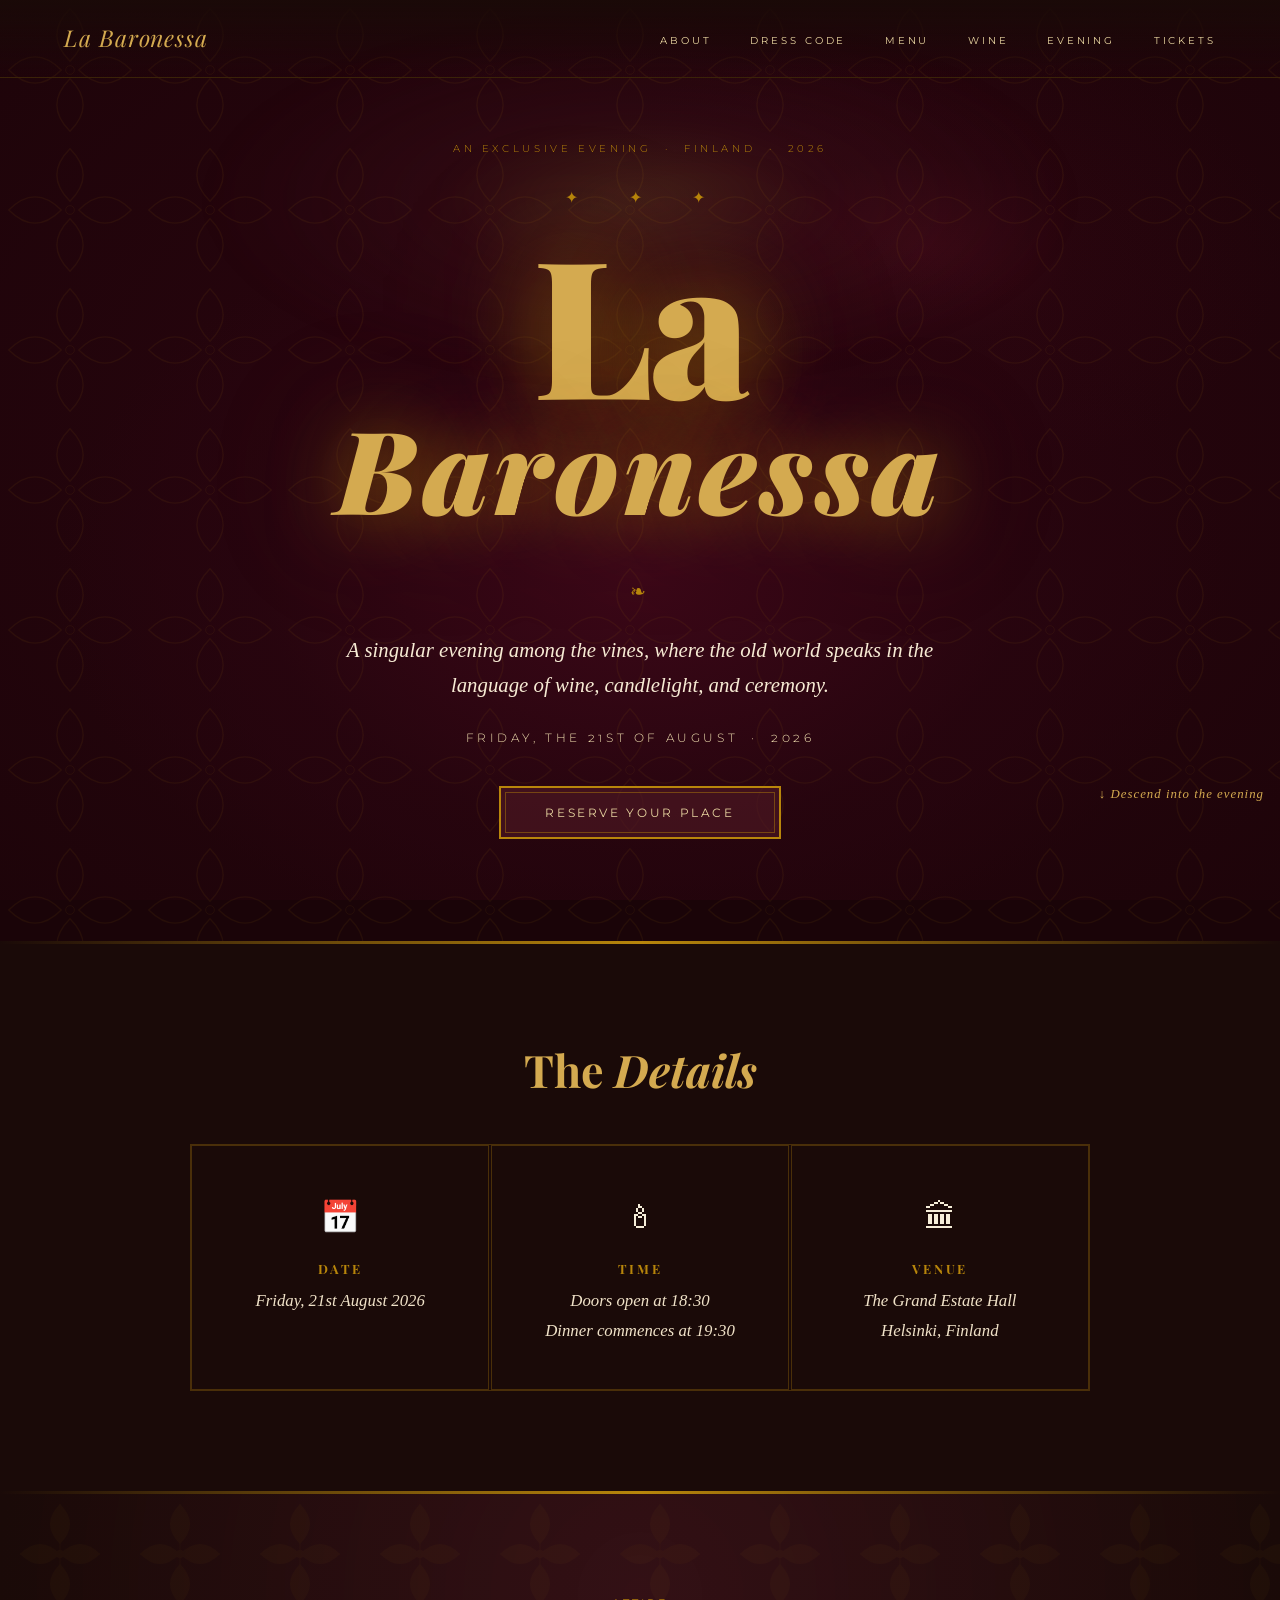
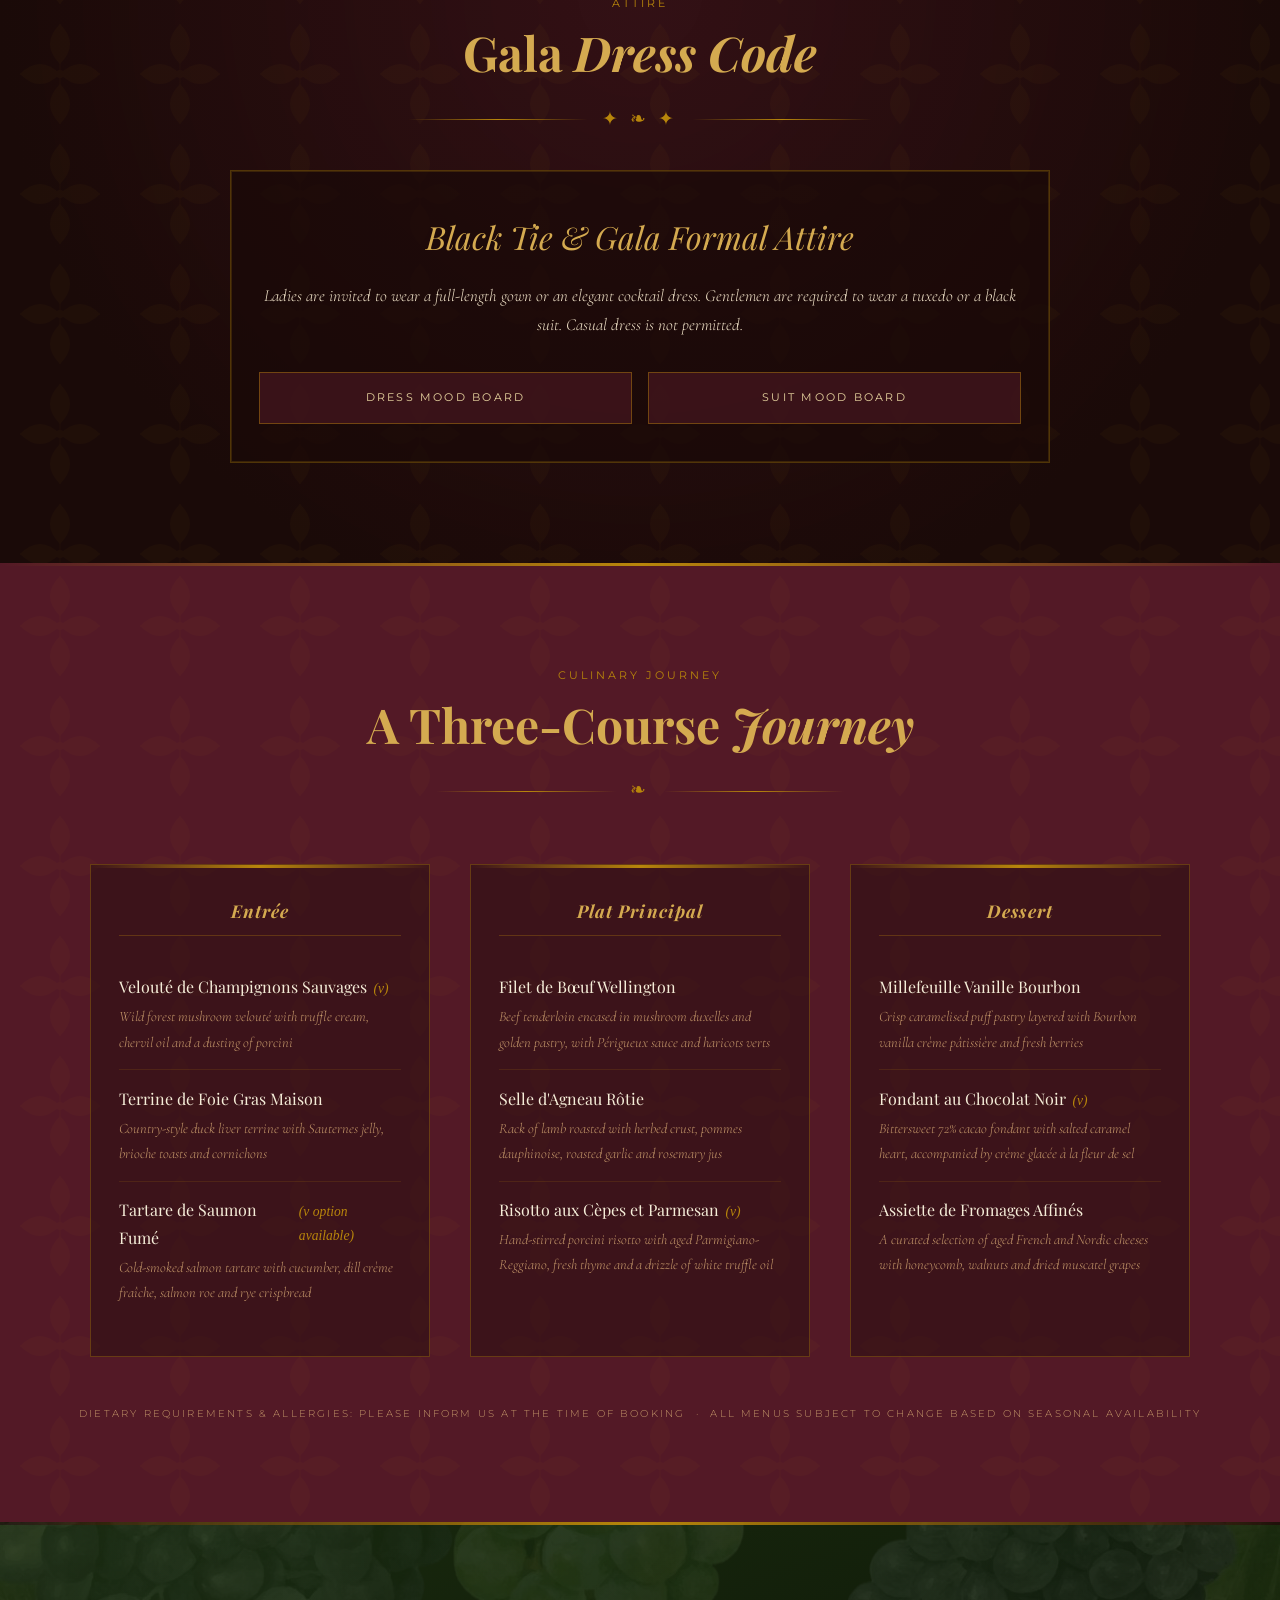
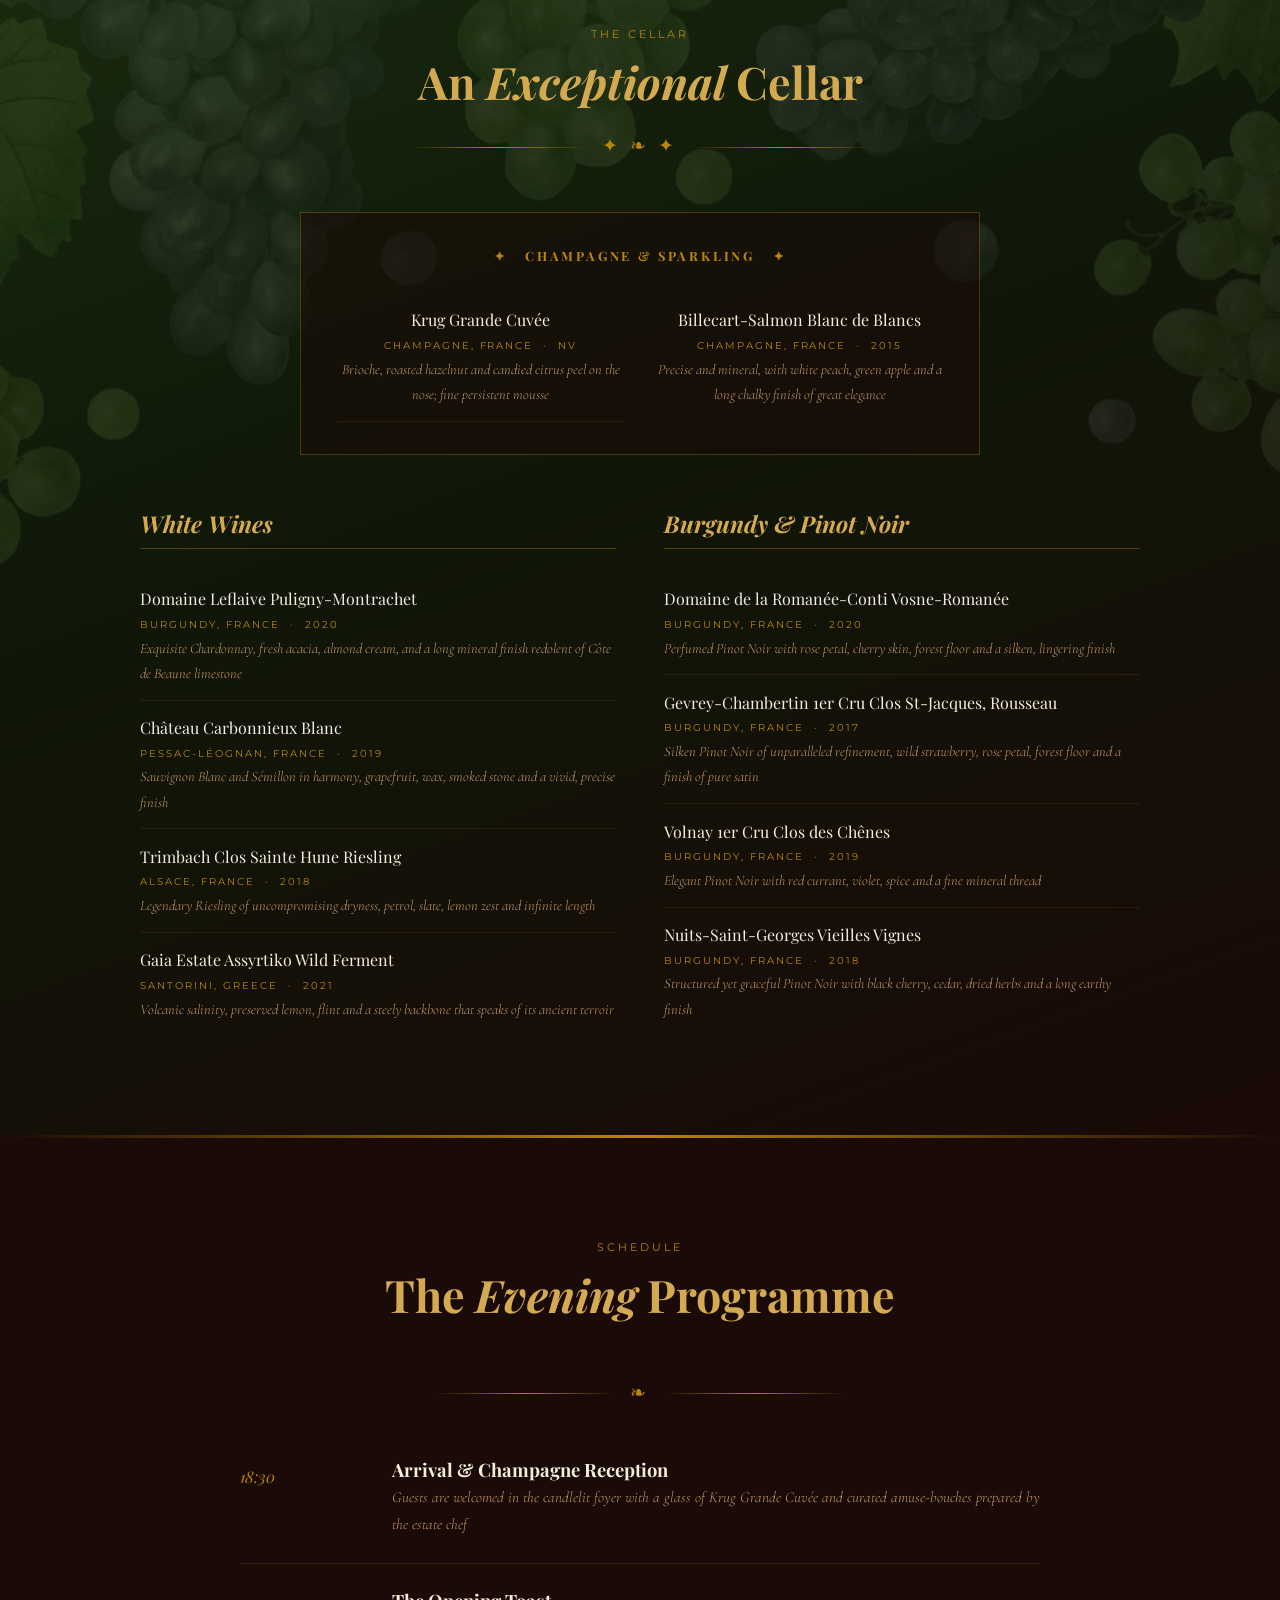
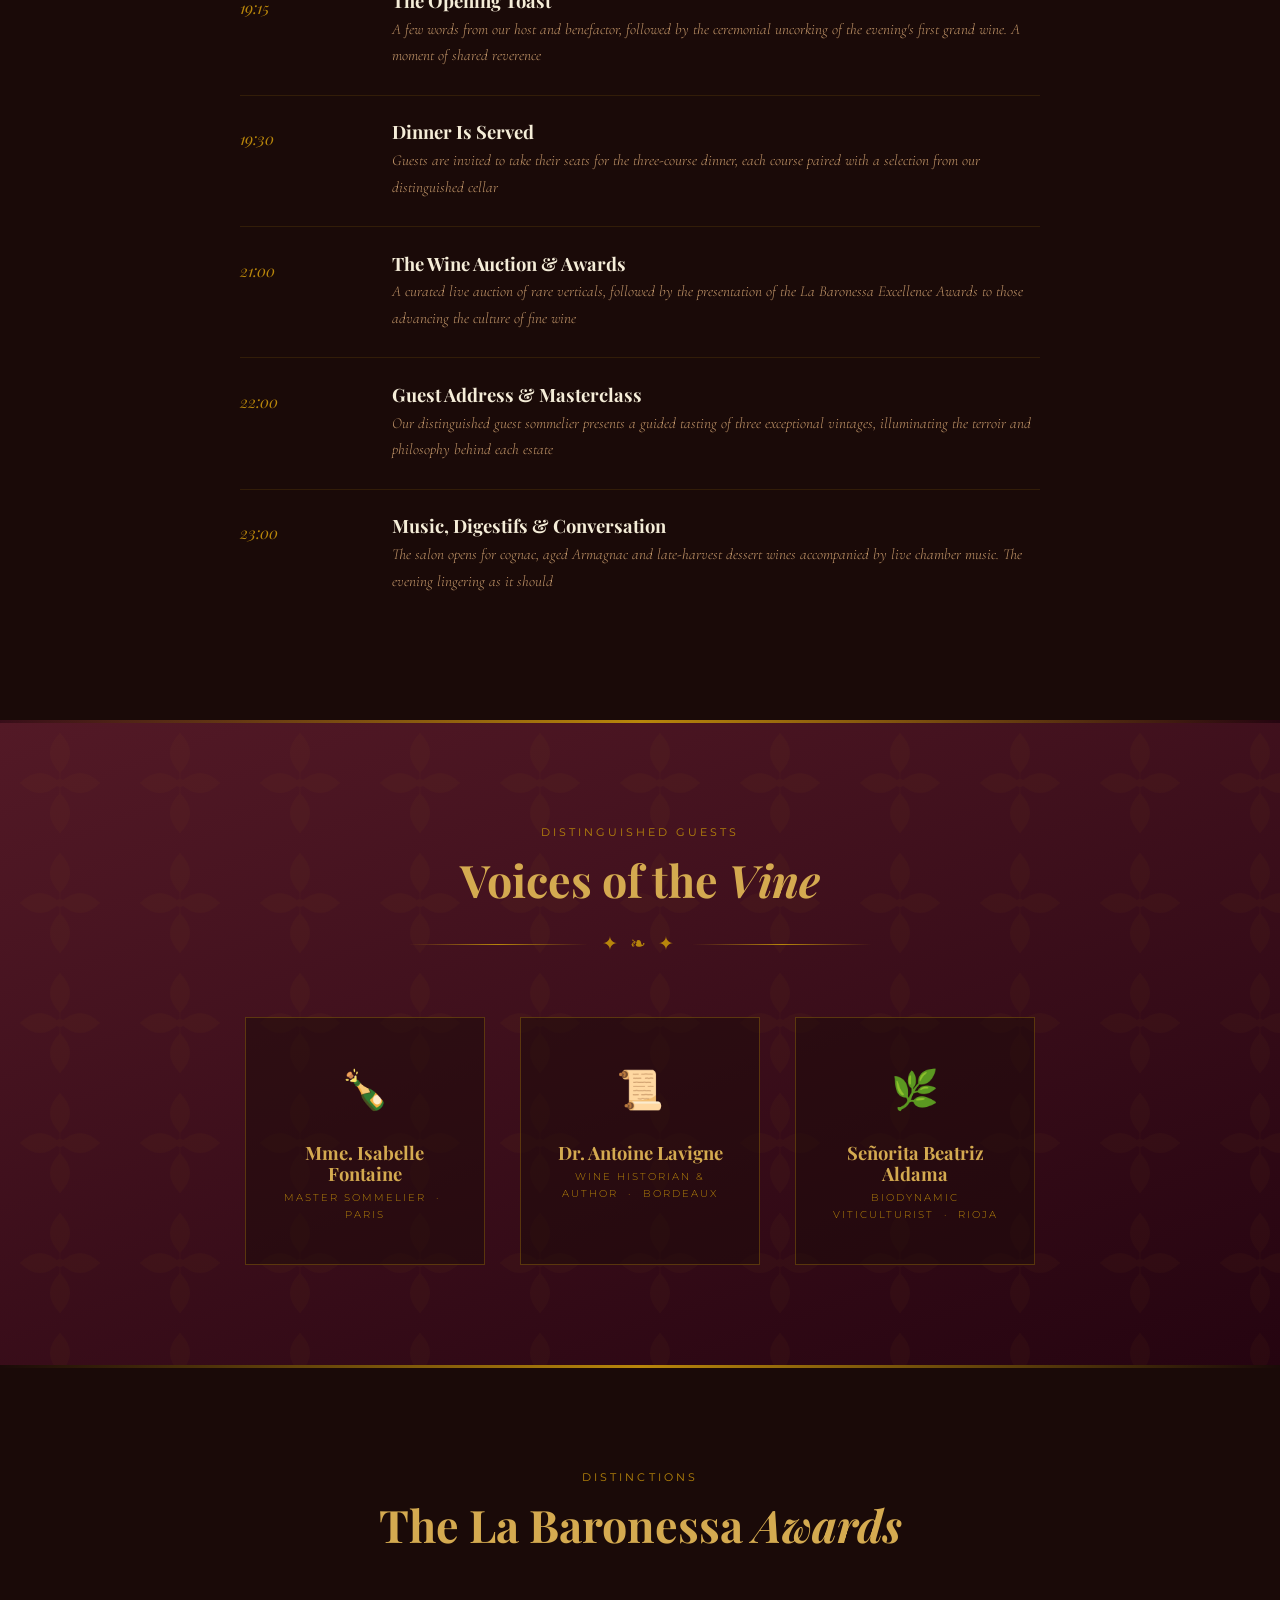
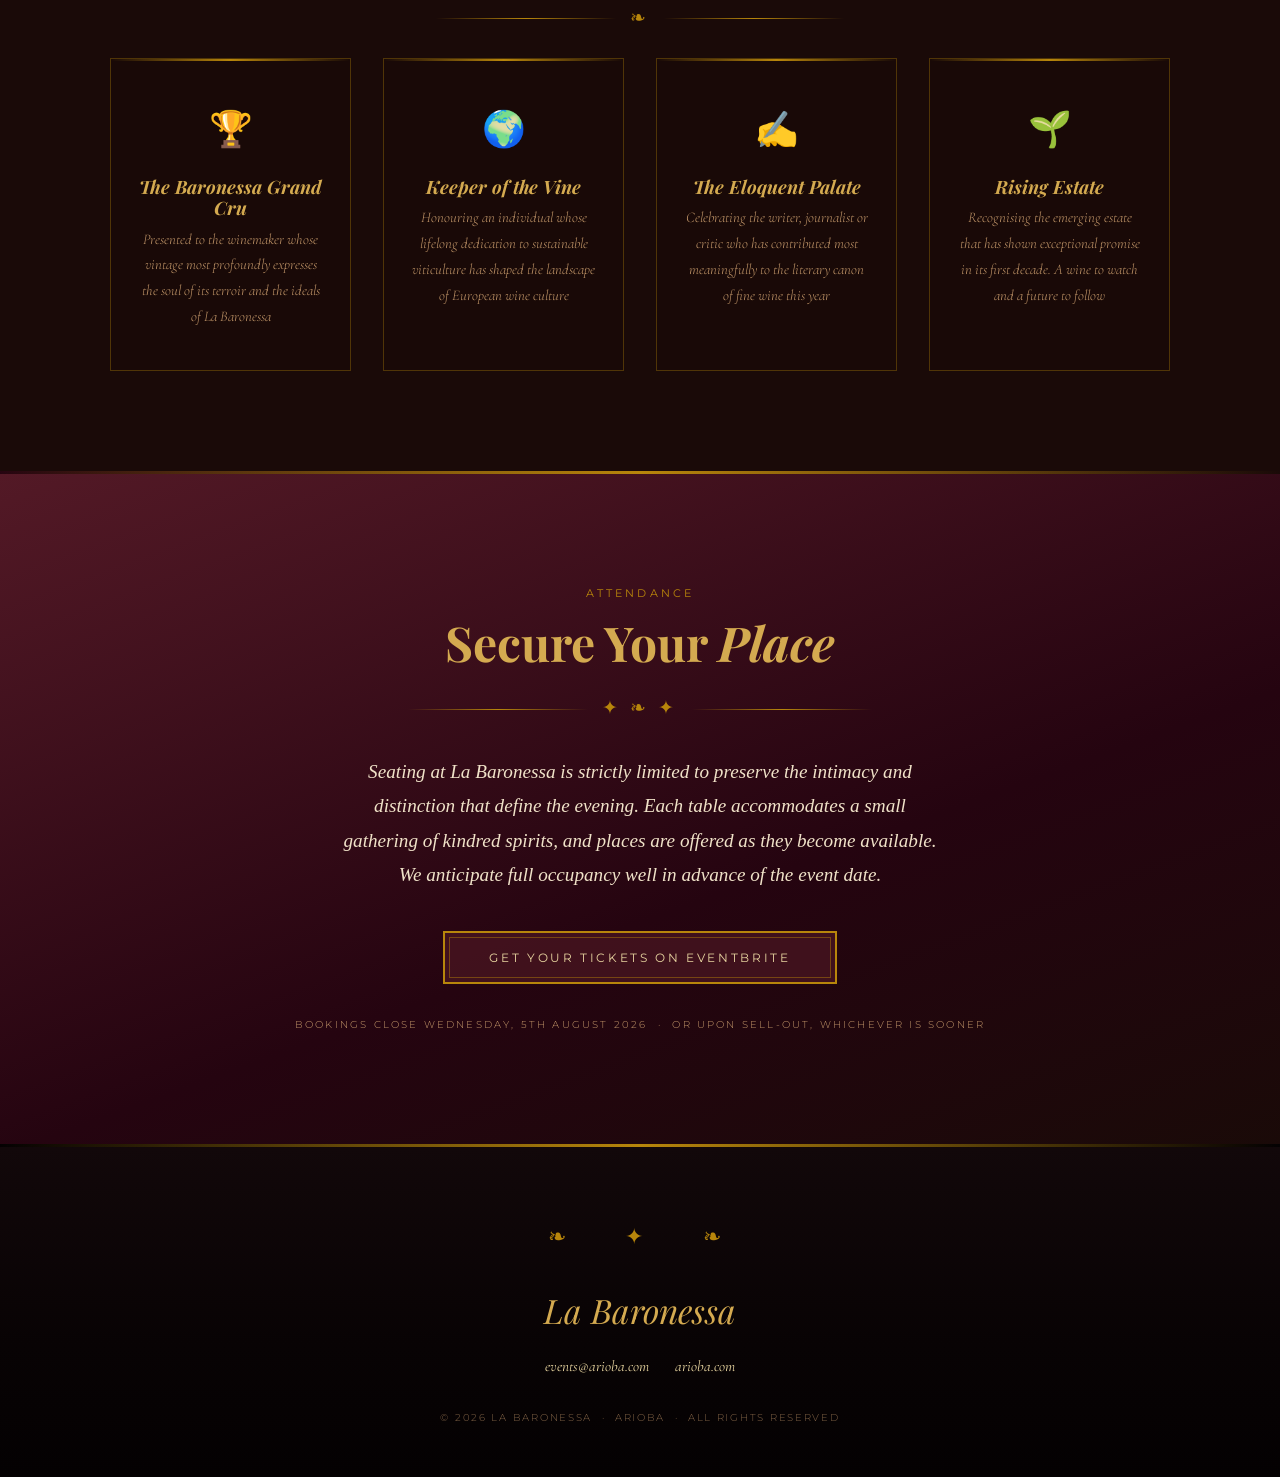
==== commit 1d4eead4: "add grape, add about page" ====
--- a/index.html
+++ b/index.html
@@ -3,7 +3,7 @@
   <head>
     <meta charset="UTF-8" />
     <meta name="viewport" content="width=device-width, initial-scale=1.0" />
-    <title>La Baronesa | An Exclusive Winery Gala · Finland 2026</title>
+    <title>La Baronessa | An Exclusive Winery Gala · Finland 2026</title>
     <link rel="preconnect" href="https://fonts.googleapis.com" />
     <link rel="preconnect" href="https://fonts.gstatic.com" crossorigin />
     <link
@@ -16,9 +16,9 @@
     <!-- Navigation -->
     <header role="banner">
       <nav aria-label="Main navigation">
-        <a href="#hero" class="nav-logo">La Baronesa</a>
+        <a href="#hero" class="nav-logo">La Baronessa</a>
         <ul class="nav-links" role="list">
-          <li><a href="#about">About</a></li>
+          <li><a href="about.html">About</a></li>
           <li><a href="#dress-code">Dress Code</a></li>
           <li><a href="#menu">Menu</a></li>
           <li><a href="#wine">Wine</a></li>
@@ -39,10 +39,9 @@
         >
         <h1 id="hero-title">
           <span class="hero-title-la">La</span>
-          <span class="hero-title-baronesa">Baronesa</span>
+          <span class="hero-title-baronesa">Baronessa</span>
         </h1>
         <div class="vine-rule" aria-hidden="true"><span>❧</span></div>
-        <!-- TODO: replace with real event subtitle -->
         <p class="hero-subtitle">
           A singular evening among the vines, where the old world speaks in the
           language of wine, candlelight, and ceremony.
@@ -58,43 +57,6 @@
         >
       </section>
 
-      <!-- About -->
-      <section
-        id="about"
-        class="section-border-top vine-bg"
-        aria-labelledby="about-title"
-      >
-        <div class="about-inner">
-          <span class="section-tag">Our Story</span>
-          <h2 id="about-title">
-            A Legacy Pressed in <span class="italic-gold">Time</span>
-          </h2>
-          <div class="vine-rule" aria-hidden="true"><span>✦ ❧ ✦</span></div>
-          <!-- TODO: replace with real winery history -->
-          <p>
-            Born from the deep-rooted traditions of estate viticulture, La
-            Baronesa honours a lineage of winemakers who understood that every
-            great wine begins not in the cellar, but in the soil, in the memory
-            of a particular hillside, in the patience of a particular season.
-            This gala is our toast to that lineage.
-          </p>
-          <!-- TODO: replace with real winery history -->
-          <p>
-            Since the founding of Arioba, we have gathered those who share a
-            reverence for the craft, collectors, sommeliers, artists, and
-            friends of the vine, to celebrate together in a manner befitting
-            the wines themselves: with ceremony, with abundance, and with the
-            quiet gravity of something rare. We welcome you to take your place
-            at the table.
-          </p>
-          <p>
-            La Baronesa is one of many yearly events to come: each year, the
-            gala will be held in a different country, bringing this celebration
-            of wine culture to a new destination around the world.
-          </p>
-        </div>
-      </section>
-
       <!-- Event Details -->
       <section
         id="details"
@@ -106,20 +68,16 @@
           <li class="detail-card">
             <span class="detail-icon" aria-hidden="true">📅</span>
             <h3>Date</h3>
-            <!-- TODO: replace with confirmed date -->
             <p><time datetime="2026-08-21">Friday, 21st August 2026</time></p>
           </li>
-
           <li class="detail-card">
             <span class="detail-icon" aria-hidden="true">🕯</span>
             <h3>Time</h3>
-            <!-- TODO: replace with confirmed time -->
             <p>
-              Doors open at <time datetime="18:30">18:30</time><br />Dinner
-              commences at <time datetime="19:30">19:30</time>
+              Doors open at <time datetime="18:30">18:30</time><br />
+              Dinner commences at <time datetime="19:30">19:30</time>
             </p>
           </li>
-
           <li class="detail-card">
             <span class="detail-icon" aria-hidden="true">🏛</span>
             <h3>Venue</h3>
@@ -142,7 +100,6 @@
           </h2>
           <div class="vine-rule" aria-hidden="true"><span>✦ ❧ ✦</span></div>
         </header>
-
         <div class="dress-code-panel">
           <p class="dress-code-lead">Black Tie &amp; Gala Formal Attire</p>
           <p class="dress-code-rule">
@@ -150,7 +107,6 @@
             dress. Gentlemen are required to wear a tuxedo or a black suit.
             Casual dress is not permitted.
           </p>
-
           <div class="dress-code-boards" role="list">
             <a
               class="dress-board"
@@ -183,7 +139,6 @@
           </h2>
           <div class="vine-rule" aria-hidden="true"><span>❧</span></div>
         </header>
-
         <div class="menu-columns">
           <!-- Entrée -->
           <article class="menu-col" aria-labelledby="menu-entree">
@@ -283,8 +238,6 @@
             </ul>
           </article>
         </div>
-
-        <!-- TODO: replace with real dietary contact information -->
         <p class="menu-footer-note">
           Dietary requirements &amp; allergies: please inform us at the time of
           booking &nbsp;·&nbsp; All menus subject to change based on seasonal
@@ -387,7 +340,7 @@
             <h3 class="wine-col-heading" id="red-wines-heading">
               Burgundy &amp; Pinot Noir
             </h3>
-            <!-- TODO: replace with real Burgundy and Pinot Noir selections -->
+            <!-- TODO: replace with real wine selections -->
             <ul role="list">
               <li class="wine-entry">
                 <div class="wine-name">
@@ -405,9 +358,8 @@
                 </div>
                 <div class="wine-meta">Burgundy, France &nbsp;·&nbsp; 2017</div>
                 <p class="wine-note">
-                  Silken Pinot Noir of unparalleled refinement, wild
-                  strawberry, rose petal, forest floor and a finish of pure
-                  satin
+                  Silken Pinot Noir of unparalleled refinement, wild strawberry,
+                  rose petal, forest floor and a finish of pure satin
                 </p>
               </li>
               <li class="wine-entry">
@@ -444,7 +396,6 @@
           </h2>
           <div class="vine-rule" aria-hidden="true"><span>❧</span></div>
         </header>
-
         <!-- TODO: replace with confirmed programme times -->
         <ol class="programme-list" role="list">
           <li class="programme-item">
@@ -465,8 +416,8 @@
               <h3 class="prog-title">The Opening Toast</h3>
               <p class="prog-desc">
                 A few words from our host and benefactor, followed by the
-                ceremonial uncorking of the evening's first grand wine, a
-                moment of shared reverence
+                ceremonial uncorking of the evening's first grand wine. A moment
+                of shared reverence
               </p>
             </div>
           </li>
@@ -489,7 +440,7 @@
               <h3 class="prog-title">The Wine Auction &amp; Awards</h3>
               <p class="prog-desc">
                 A curated live auction of rare verticals, followed by the
-                presentation of the La Baronesa Excellence Awards to those
+                presentation of the La Baronessa Excellence Awards to those
                 advancing the culture of fine wine
               </p>
             </div>
@@ -513,7 +464,7 @@
               <h3 class="prog-title">Music, Digestifs &amp; Conversation</h3>
               <p class="prog-desc">
                 The salon opens for cognac, aged Armagnac and late-harvest
-                dessert wines accompanied by live chamber music, the evening
+                dessert wines accompanied by live chamber music. The evening
                 lingering as it should
               </p>
             </div>
@@ -532,15 +483,13 @@
           Voices of the <span class="italic-gold">Vine</span>
         </h2>
         <div class="vine-rule" aria-hidden="true"><span>✦ ❧ ✦</span></div>
-
-        <!-- TODO: replace with real speaker names, titles, and details -->
+        <!-- TODO: replace with real speaker names and titles -->
         <ul class="guests-row" role="list">
           <li class="guest-card">
             <span class="guest-icon" aria-hidden="true">🍾</span>
             <h3 class="guest-name">Mme. Isabelle Fontaine</h3>
             <p class="guest-title">Master Sommelier &nbsp;·&nbsp; Paris</p>
           </li>
-
           <li class="guest-card">
             <span class="guest-icon" aria-hidden="true">📜</span>
             <h3 class="guest-name">Dr. Antoine Lavigne</h3>
@@ -548,7 +497,6 @@
               Wine Historian &amp; Author &nbsp;·&nbsp; Bordeaux
             </p>
           </li>
-
           <li class="guest-card">
             <span class="guest-icon" aria-hidden="true">🌿</span>
             <h3 class="guest-name">Señorita Beatriz Aldama</h3>
@@ -568,22 +516,20 @@
         <header class="section-header centred">
           <span class="section-tag">Distinctions</span>
           <h2 id="awards-title">
-            The La Baronesa <span class="italic-gold">Awards</span>
+            The La Baronessa <span class="italic-gold">Awards</span>
           </h2>
           <div class="vine-rule" aria-hidden="true"><span>❧</span></div>
         </header>
-
         <!-- TODO: replace with real award names and descriptions -->
         <ul class="awards-grid" role="list">
           <li class="award-card">
             <span class="award-icon" aria-hidden="true">🏆</span>
-            <h3 class="award-name">The Baronesa Grand Cru</h3>
+            <h3 class="award-name">The Baronessa Grand Cru</h3>
             <p class="award-desc">
               Presented to the winemaker whose vintage most profoundly expresses
-              the soul of its terroir and the ideals of La Baronesa
+              the soul of its terroir and the ideals of La Baronessa
             </p>
           </li>
-
           <li class="award-card">
             <span class="award-icon" aria-hidden="true">🌍</span>
             <h3 class="award-name">Keeper of the Vine</h3>
@@ -592,7 +538,6 @@
               viticulture has shaped the landscape of European wine culture
             </p>
           </li>
-
           <li class="award-card">
             <span class="award-icon" aria-hidden="true">✍️</span>
             <h3 class="award-name">The Eloquent Palate</h3>
@@ -601,13 +546,12 @@
               most meaningfully to the literary canon of fine wine this year
             </p>
           </li>
-
           <li class="award-card">
             <span class="award-icon" aria-hidden="true">🌱</span>
             <h3 class="award-name">Rising Estate</h3>
             <p class="award-desc">
               Recognising the emerging estate that has shown exceptional promise
-              in its first decade, a wine to watch and a future to follow
+              in its first decade. A wine to watch and a future to follow
             </p>
           </li>
         </ul>
@@ -624,20 +568,20 @@
           Secure Your <span class="italic-gold">Place</span>
         </h2>
         <div class="vine-rule" aria-hidden="true"><span>✦ ❧ ✦</span></div>
-
-        <!-- TODO: replace with real ticketing copy and link -->
         <p class="tickets-para">
-          Seating at La Baronesa is strictly limited to preserve the intimacy
+          Seating at La Baronessa is strictly limited to preserve the intimacy
           and distinction that define the evening. Each table accommodates a
           small gathering of kindred spirits, and places are offered as they
           become available. We anticipate full occupancy well in advance of the
           event date.
         </p>
-
-        <!-- TODO: replace href with real Eventbrite link -->
-        <a href="#" class="btn-cta">Get Your Tickets on Eventbrite</a>
-
-        <!-- TODO: replace with real booking deadline -->
+        <a
+          href="https://www.eventbrite.ie/e/la-baronessa-kutsu-tickets-1986715485498?utm-campaign=social&utm-content=attendeeshare&utm-medium=discovery&utm-term=listing&utm-source=cp&aff=ebdsshcopyurl"
+          class="btn-cta"
+          target="_blank"
+          rel="noopener noreferrer"
+          >Get Your Tickets on Eventbrite</a
+        >
         <p class="tickets-deadline">
           Bookings close
           <time datetime="2026-08-05">Wednesday, 5th August 2026</time>
@@ -651,19 +595,13 @@
       <span class="footer-flourish" aria-hidden="true"
         >❧ &nbsp; ✦ &nbsp; ❧</span
       >
-      <span class="footer-logo">La Baronesa</span>
-      <!-- TODO: replace with confirmed event date and venue location -->
-      <p class="footer-meta">
-        <time datetime="2026-08-21">21st August 2026</time> &nbsp;·&nbsp;
-        Helsinki, Finland
-      </p>
+      <span class="footer-logo">La Baronessa</span>
       <address class="footer-links">
-        <!-- TODO: replace with real contact email and domain -->
         <a href="mailto:events@arioba.com">events@arioba.com</a>
         <a href="https://arioba.com">arioba.com</a>
       </address>
       <p class="footer-copy">
-        &copy; 2026 La Baronesa &nbsp;·&nbsp; Arioba &nbsp;·&nbsp; All rights
+        &copy; 2026 La Baronessa &nbsp;·&nbsp; Arioba &nbsp;·&nbsp; All rights
         reserved
       </p>
     </footer>
--- a/style.css
+++ b/style.css
@@ -265,22 +265,22 @@
   overflow: hidden;
   background: radial-gradient(
       ellipse 62% 58% at 50% 64%,
-      rgba(83, 25, 38, 0.95) 0%,
-      rgba(26, 10, 8, 0.55) 48%,
+      rgba(60, 8, 24, 0.98) 0%,
+      rgba(40, 5, 15, 0.75) 48%,
       transparent 74%
     ),
     radial-gradient(
       ellipse 42% 38% at 72% 28%,
-      rgba(212, 170, 80, 0.16) 0%,
-      rgba(184, 134, 11, 0.06) 28%,
+      rgba(120, 20, 45, 0.22) 0%,
+      rgba(80, 10, 30, 0.1) 28%,
       transparent 68%
     ),
     radial-gradient(
       ellipse 90% 90% at 50% 50%,
-      rgba(26, 10, 8, 0.58) 0%,
+      rgba(50, 5, 18, 0.7) 0%,
       transparent 100%
     ),
-    var(--black);
+    #1a0408;
   background-attachment: fixed;
 }
 
@@ -485,18 +485,6 @@
   font-style: italic;
 }
 
-/* Ellipse SVG pattern for about */
-#about::before {
-  content: "";
-  position: absolute;
-  inset: 0;
-  pointer-events: none;
-  z-index: 0;
-  opacity: 0.05;
-  background-image: url("data:image/svg+xml,%3Csvg xmlns='http://www.w3.org/2000/svg' width='100' height='100'%3E%3Cellipse cx='50' cy='50' rx='40' ry='20' fill='none' stroke='%23b8860b' stroke-width='1'/%3E%3Cellipse cx='50' cy='50' rx='20' ry='40' fill='none' stroke='%23b8860b' stroke-width='1'/%3E%3C/svg%3E");
-  background-repeat: repeat;
-  background-size: 100px 100px;
-}
 #about > * {
   position: relative;
   z-index: 1;
@@ -719,7 +707,13 @@
 
 /* WINE MENU */
 #wine {
-  background: linear-gradient(160deg, #1a2e10 0%, #0e1a09 40%, #1a0a08 100%);
+  background: linear-gradient(
+      160deg,
+      rgba(26, 46, 16, 0.9) 0%,
+      rgba(14, 26, 9, 0.88) 40%,
+      rgba(26, 10, 8, 0.94) 100%
+    ),
+    url("grapes-top.png") center / cover no-repeat;
   padding: 100px 5vw;
   position: relative;
   overflow: hidden;
@@ -728,13 +722,17 @@
 #wine::after {
   content: "";
   position: absolute;
-  inset: 0;
+  left: 0;
+  right: 0;
+  bottom: 0;
+  height: 240px;
+  background: url("grapes-top.png") bottom center / cover no-repeat;
+  transform: scaleY(-1);
+  opacity: 0.16;
+  filter: blur(1px) brightness(0.5);
+  mix-blend-mode: multiply;
   pointer-events: none;
   z-index: 0;
-  opacity: 0.04;
-  background-image: url("data:image/svg+xml,%3Csvg xmlns='http://www.w3.org/2000/svg' width='80' height='120'%3E%3Cpath d='M40 10 Q60 30 40 55 Q20 30 40 10Z' fill='%23b8860b'/%3E%3Cpath d='M40 55 L40 110' stroke='%23b8860b' stroke-width='1.5'/%3E%3Cellipse cx='40' cy='108' rx='12' ry='5' fill='none' stroke='%23b8860b' stroke-width='1'/%3E%3C/svg%3E");
-  background-repeat: repeat;
-  background-size: 80px 120px;
 }
 
 #wine > * {
@@ -1046,7 +1044,7 @@
 
 /* FOOTER */
 footer {
-  background: linear-gradient(to bottom, #280410, var(--black));
+  background: linear-gradient(to bottom, #12080a, #080304 60%, #040102);
   padding: 70px 5vw 50px;
   text-align: center;
   border-top: 3px solid transparent;
